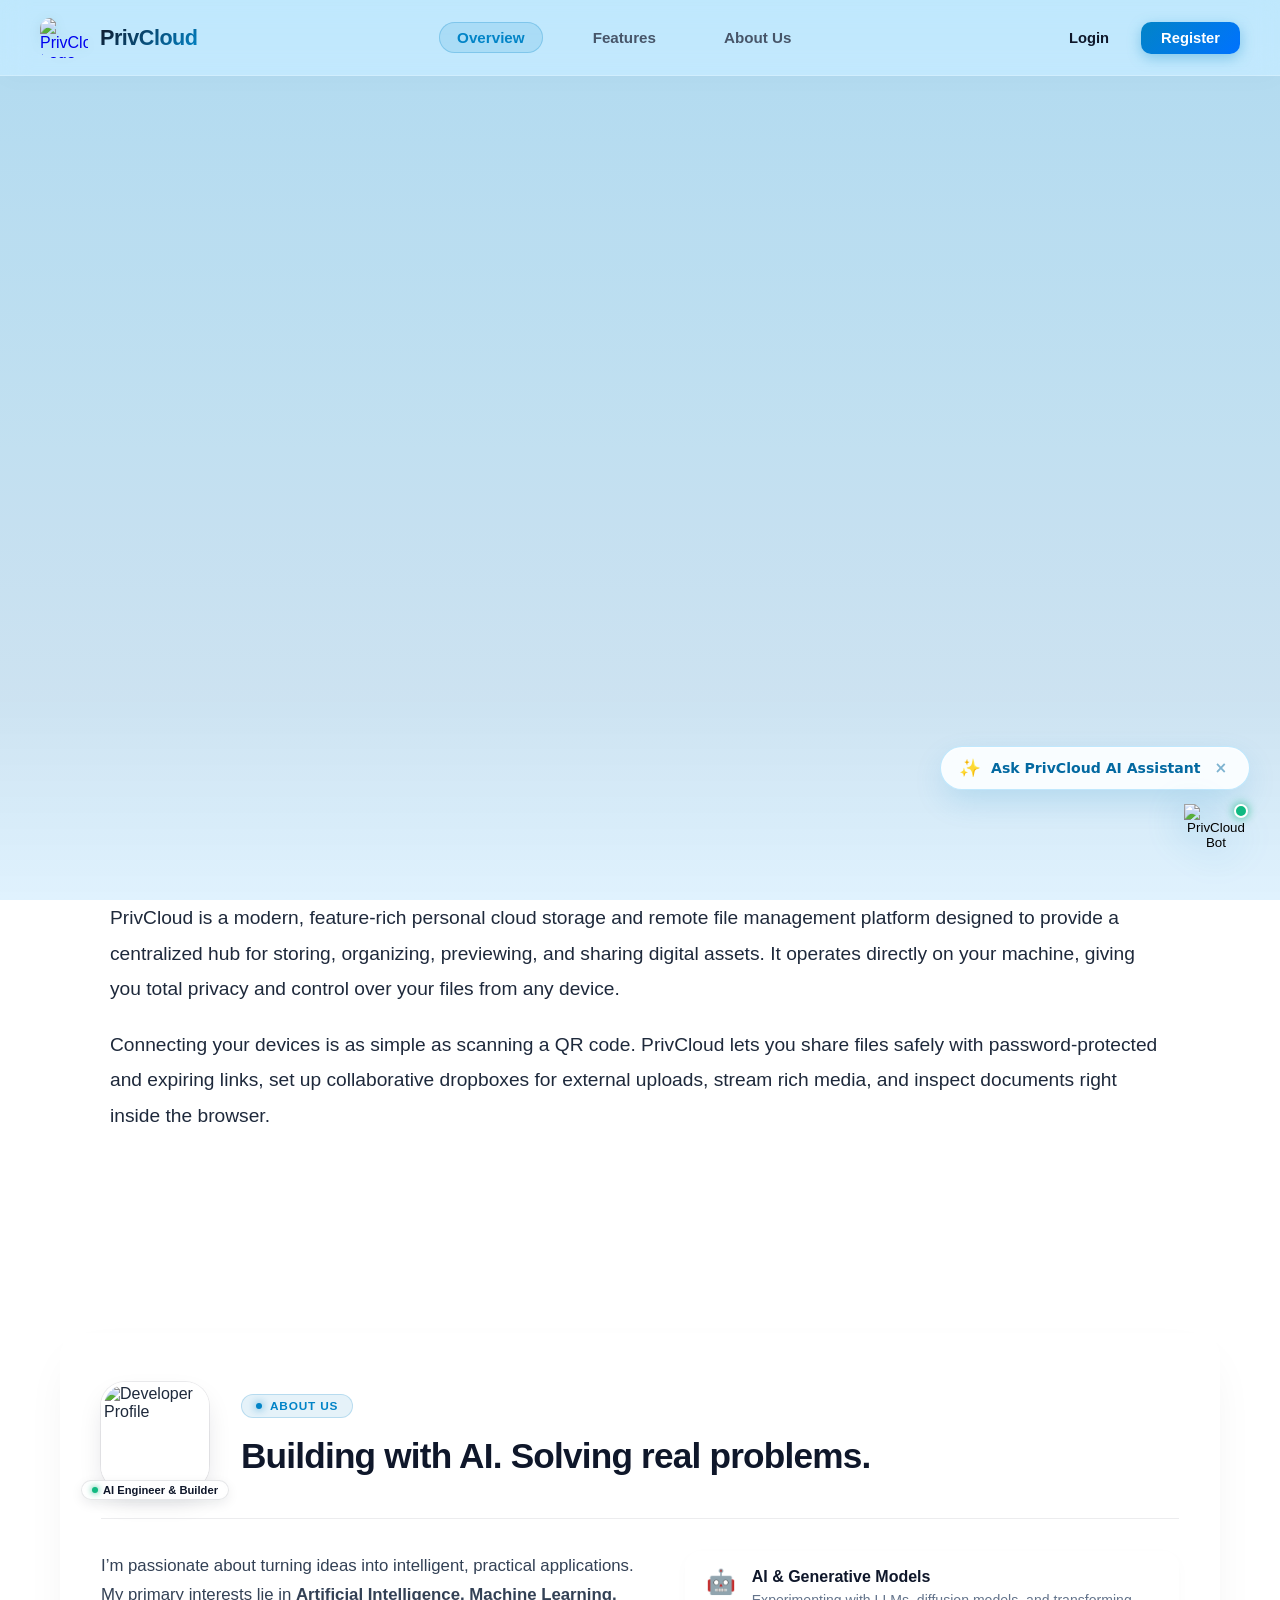
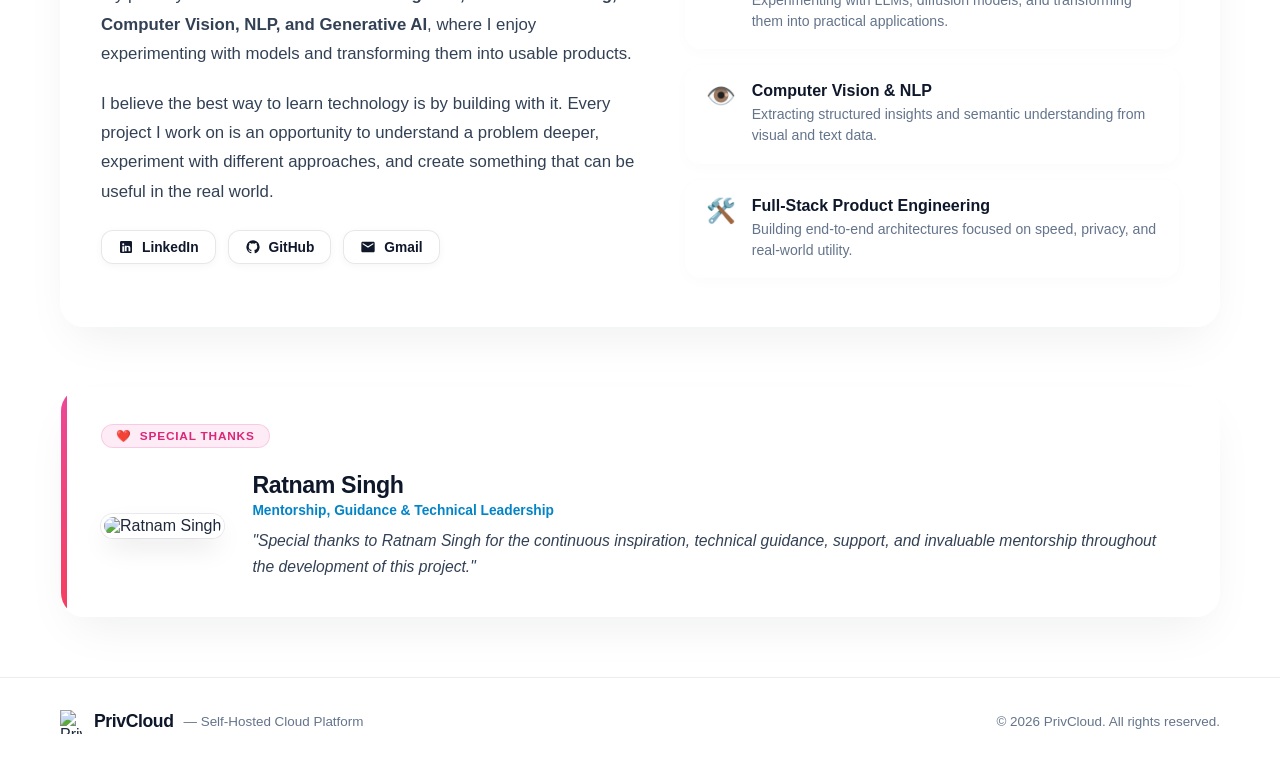
==== frontend/index.html @ df7674d1 "Merge branch 'chatbot' into features" ====
<!DOCTYPE html>
<html lang="en">

<head>
    <meta charset="UTF-8">
    <meta name="viewport" content="width=device-width, initial-scale=1.0">
    <title>PrivCloud - Features</title>
    <!-- Importing Inter font for modern typography -->
    <link rel="preconnect" href="https://fonts.googleapis.com">
    <link rel="preconnect" href="https://fonts.gstatic.com" crossorigin>
    <link rel="icon" type="image/png" href="https://qrxjyvezlotjwggtgoqe.supabase.co/storage/v1/object/public/assets/logo.png">
    <link rel="stylesheet" href="styles.css?v=18">
    <!-- Supabase JS Client -->
    <script src="https://cdn.jsdelivr.net/npm/@supabase/supabase-js@2"></script>
    <script src="supabaseClient.js"></script>
    <!-- Floating AI Chatbot Styles -->
    <link rel="stylesheet" href="chatbot.css?v=6">
</head>

<body>

    <!-- Top Navigation Bar -->
    <nav class="navbar">
        <a href="#overview" class="nav-brand">
            <img src="https://qrxjyvezlotjwggtgoqe.supabase.co/storage/v1/object/public/assets/logo.png" alt="PrivCloud Logo" class="nav-logo">
            <span class="nav-brand-text">PrivCloud</span>
        </a>
        <ul class="nav-links">
            <li><a href="#overview" class="active">Overview</a></li>
            <li><a href="#features">Features</a></li>
            <li><a href="#about-us">About Us</a></li>
        </ul>
        <div class="nav-actions">
            <a href="auth.html#login" class="btn-login">Login</a>
            <a href="auth.html#register" class="btn-register">Register</a>
        </div>
    </nav>

    <!-- Overview Section (Video + Intro) -->
    <section id="overview" class="overview-section">
        <!-- Video Container -->
        <div class="video-placeholder-wrapper">
            <video autoplay loop muted playsinline class="product-video">
                <source src="https://qrxjyvezlotjwggtgoqe.supabase.co/storage/v1/object/public/assets/retry.mp4" type="video/mp4">
            </video>
        </div>

        <div class="container">
            <!-- About Overview Text -->
            <div class="about-section">
                <div class="about-text-container">
                    <p>
                        PrivCloud is a modern, feature-rich personal cloud storage and remote file management platform
                        designed to provide a centralized hub for storing, organizing, previewing, and sharing digital
                        assets. It operates directly on your machine, giving you total privacy and control over your files
                        from any device.
                    </p>
                    <p>
                        Connecting your devices is as simple as scanning a QR code. PrivCloud lets you share files safely
                        with password-protected and expiring links, set up collaborative dropboxes for external uploads,
                        stream rich media, and inspect documents right inside the browser.
                    </p>
                </div>
            </div>
        </div>
    </section>

    <!-- Pinned Scroll-Driven SaaS Feature Showcase -->
    <section id="features" class="showcase-section-container">
        <div id="feature-showcase-root"></div>
    </section>

    <!-- About Us Section (Bottom of Page) -->
    <section id="about-us" class="about-us-section">
        <div class="container">
            
            <!-- About Me Card -->
            <div class="about-us-card">
                
                <div class="about-me-intro-row">
                    <div class="about-me-avatar-box">
                        <img src="https://qrxjyvezlotjwggtgoqe.supabase.co/storage/v1/object/public/assets/profile.jpg" alt="Developer Profile" class="about-me-avatar-img" onerror="this.onerror=null;this.src='https://qrxjyvezlotjwggtgoqe.supabase.co/storage/v1/object/public/assets/logo.png';">
                        <span class="avatar-status-badge">
                            <span class="avatar-status-dot"></span>
                            AI Engineer & Builder
                        </span>
                    </div>

                    <div class="about-me-title-box">
                        <div class="about-us-badge">
                            <span class="about-badge-dot"></span>
                            ABOUT US
                        </div>
                        <h2 class="about-us-title">Building with AI. Solving real problems.</h2>
                    </div>
                </div>

                <div class="about-us-grid">
                    <div class="about-us-text-col">
                        <p>
                            I’m passionate about turning ideas into intelligent, practical applications. My primary interests lie in <strong>Artificial Intelligence, Machine Learning, Computer Vision, NLP, and Generative AI</strong>, where I enjoy experimenting with models and transforming them into usable products.
                        </p>
                        <p>
                            I believe the best way to learn technology is by building with it. Every project I work on is an opportunity to understand a problem deeper, experiment with different approaches, and create something that can be useful in the real world.
                        </p>

                        <!-- Social / Contact Links -->
                        <div class="about-me-social-links">
                            <a href="https://www.linkedin.com" target="_blank" rel="noopener noreferrer" class="social-chip linkedin" title="Connect on LinkedIn">
                                <svg class="social-svg" viewBox="0 0 24 24" width="16" height="16" fill="currentColor"><path d="M19 3a2 2 0 0 1 2 2v14a2 2 0 0 1-2 2H5a2 2 0 0 1-2-2V5a2 2 0 0 1 2-2h14m-.5 15.5v-5.3a3.26 3.26 0 0 0-3.26-3.26c-.85 0-1.84.52-2.28 1.3v-1.11h-2.79v8.37h2.79v-4.93c0-.77.62-1.4 1.39-1.4a1.4 1.4 0 0 1 1.4 1.4v4.93h2.75M6.46 10.9v8.37H9.2V10.9H6.46M7.83 6.45a1.6 1.6 0 0 0-1.6 1.6 1.6 1.6 0 0 0 1.6 1.6 1.6 1.6 0 0 0 1.6-1.6 1.6 1.6 0 0 0-1.6-1.6Z"/></svg>
                                <span>LinkedIn</span>
                            </a>
                            <a href="https://github.com" target="_blank" rel="noopener noreferrer" class="social-chip github" title="Explore GitHub">
                                <svg class="social-svg" viewBox="0 0 24 24" width="16" height="16" fill="currentColor"><path d="M12 2A10 10 0 0 0 2 12c0 4.42 2.87 8.17 6.84 9.5.5.08.66-.23.66-.5v-1.69c-2.77.6-3.36-1.34-3.36-1.34-.46-1.16-1.11-1.47-1.11-1.47-.91-.62.07-.6.07-.6 1 .07 1.53 1.03 1.53 1.03.87 1.52 2.34 1.07 2.91.83.1-.65.35-1.09.63-1.34-2.22-.25-4.55-1.11-4.55-4.92 0-1.11.38-2 1.03-2.71-.1-.25-.45-1.29.1-2.64 0 0 .84-.27 2.75 1.02.79-.22 1.65-.33 2.5-.33.85 0 1.71.11 2.5.33 1.91-1.29 2.75-1.02 2.75-1.02.55 1.35.2 2.39.1 2.64.65.71 1.03 1.6 1.03 2.71 0 3.82-2.34 4.66-4.57 4.91.36.31.69.92.69 1.85V21c0 .27.16.59.67.5C19.14 20.16 22 16.42 22 12A10 10 0 0 0 12 2Z"/></svg>
                                <span>GitHub</span>
                            </a>
                            <a href="mailto:rajchandan739@gmail.com" class="social-chip gmail" title="Send an Email">
                                <svg class="social-svg" viewBox="0 0 24 24" width="16" height="16" fill="currentColor"><path d="M20 4H4c-1.1 0-1.99.9-1.99 2L2 18c0 1.1.9 2 2 2h16c1.1 0 2-.9 2-2V6c0-1.1-.9-2-2-2zm0 4l-8 5-8-5V6l8 5 8-5v2z"/></svg>
                                <span>Gmail</span>
                            </a>
                        </div>
                    </div>

                    <div class="about-us-pillars">
                        <div class="pillar-card">
                            <div class="pillar-icon">🤖</div>
                            <div class="pillar-content">
                                <h4>AI & Generative Models</h4>
                                <p>Experimenting with LLMs, diffusion models, and transforming them into practical applications.</p>
                            </div>
                        </div>
                        <div class="pillar-card">
                            <div class="pillar-icon">👁️</div>
                            <div class="pillar-content">
                                <h4>Computer Vision & NLP</h4>
                                <p>Extracting structured insights and semantic understanding from visual and text data.</p>
                            </div>
                        </div>
                        <div class="pillar-card">
                            <div class="pillar-icon">🛠️</div>
                            <div class="pillar-content">
                                <h4>Full-Stack Product Engineering</h4>
                                <p>Building end-to-end architectures focused on speed, privacy, and real-world utility.</p>
                            </div>
                        </div>
                    </div>
                </div>
            </div>

            <!-- Special Thanks Section Card -->
            <div class="special-thanks-card">
                <div class="special-thanks-badge">
                    <span>❤️</span> SPECIAL THANKS
                </div>
                <div class="special-thanks-content">
                    <div class="thanks-avatar-box">
                        <img src="https://qrxjyvezlotjwggtgoqe.supabase.co/storage/v1/object/public/assets/ratnam_singh.jpg" alt="Ratnam Singh" class="thanks-avatar-img" onerror="this.onerror=null;this.src='https://qrxjyvezlotjwggtgoqe.supabase.co/storage/v1/object/public/assets/logo.png';">
                    </div>
                    <div class="thanks-info">
                        <h3 class="thanks-name">Ratnam Singh</h3>
                        <span class="thanks-role">Mentorship, Guidance & Technical Leadership</span>
                        <p class="thanks-quote">
                            "Special thanks to Ratnam Singh for the continuous inspiration, technical guidance, support, and invaluable mentorship throughout the development of this project."
                        </p>
                    </div>
                </div>
            </div>

        </div>

        <!-- Modern Footer -->
        <footer class="site-footer">
            <div class="container footer-content">
                <div class="footer-brand">
                    <img src="https://qrxjyvezlotjwggtgoqe.supabase.co/storage/v1/object/public/assets/logo.png" alt="PrivCloud Logo" class="footer-logo">
                    <span class="footer-brand-name">PrivCloud</span>
                    <span class="footer-tagline">— Self-Hosted Cloud Platform</span>
                </div>
                <div class="footer-copy">
                    &copy; 2026 PrivCloud. All rights reserved.
                </div>
            </div>
        </footer>
    </section>

    <!-- Core Scripts: GSAP & ScrollTrigger -->
    <script src="https://cdnjs.cloudflare.com/ajax/libs/gsap/3.12.5/gsap.min.js"></script>
    <script src="https://cdnjs.cloudflare.com/ajax/libs/gsap/3.12.5/ScrollTrigger.min.js"></script>

    <!-- React 18 & ReactDOM -->
    <script crossorigin src="https://unpkg.com/react@18/umd/react.production.min.js"></script>
    <script crossorigin src="https://unpkg.com/react-dom@18/umd/react-dom.production.min.js"></script>

    <!-- Babel Standalone for In-Browser JSX -->
    <script src="https://unpkg.com/@babel/standalone/babel.min.js"></script>

    <!-- Feature Showcase React Component -->
    <script type="text/babel" src="FeatureShowcase.jsx?v=18"></script>

    <!-- Active Scrollspy Navigation Script -->
    <script>
        document.addEventListener('DOMContentLoaded', () => {
            const navLinks = document.querySelectorAll('.nav-links a');

            function getActiveSection() {
                const scrollY = window.pageYOffset || document.documentElement.scrollTop;
                const windowHeight = window.innerHeight;
                const documentHeight = document.documentElement.scrollHeight;

                // Check if user has reached bottom of the page
                if (scrollY + windowHeight >= documentHeight - 120) {
                    return 'about-us';
                }

                const aboutEl = document.getElementById('about-us');
                const featEl = document.getElementById('features');

                if (aboutEl) {
                    const aboutTop = aboutEl.offsetTop - 120;
                    if (scrollY >= aboutTop) {
                        return 'about-us';
                    }
                }

                if (featEl) {
                    const featTop = featEl.offsetTop - 120;
                    const featBottom = featTop + featEl.offsetHeight;
                    if (scrollY >= featTop && scrollY < featBottom) {
                        return 'features';
                    }
                }

                return 'overview';
            }

            function updateNavHighlight() {
                const activeId = getActiveSection();
                navLinks.forEach(link => {
                    const target = link.getAttribute('href').replace('#', '');
                    if (target === activeId) {
                        link.classList.add('active');
                    } else {
                        link.classList.remove('active');
                    }
                });
            }

            window.addEventListener('scroll', updateNavHighlight, { passive: true });
            window.addEventListener('resize', updateNavHighlight, { passive: true });
            updateNavHighlight();

            // Smooth scroll click handler
            document.querySelectorAll('.navbar a[href^="#"], .site-footer a[href^="#"]').forEach(anchor => {
                anchor.addEventListener('click', function(e) {
                    const href = this.getAttribute('href');
                    if (href === '#' || href === '#login' || href === '#register') return;
                    
                    const targetEl = document.querySelector(href);
                    if (targetEl) {
                        e.preventDefault();
                        const headerOffset = 76;
                        const elementPosition = targetEl.getBoundingClientRect().top;
                        const offsetPosition = elementPosition + window.pageYOffset - headerOffset;

                        window.scrollTo({
                            top: offsetPosition,
                            behavior: 'smooth'
                        });

                        setTimeout(updateNavHighlight, 300);
                    }
                });
            });

            // Supabase Auth state listener for Navbar
            if (window.PrivCloudAuth) {
                const updateNavbarUser = (session) => {
                    const navActions = document.querySelector('.nav-actions');
                    if (!navActions) return;
                    if (session && session.user) {
                        const email = session.user.email || 'User';
                        const username = email.split('@')[0];
                        navActions.innerHTML = `
                            <span style="font-size: 0.88rem; font-weight: 600; color: #0284c7; background: rgba(2,132,199,0.08); padding: 6px 14px; border-radius: 20px; border: 1px solid rgba(2,132,199,0.2);">
                                👤 ${username}
                            </span>
                            <button id="btn-logout" class="btn-login" style="cursor: pointer; border: none; background: transparent;">Sign Out</button>
                        `;
                        const logoutBtn = document.getElementById('btn-logout');
                        if (logoutBtn) {
                            logoutBtn.addEventListener('click', async () => {
                                await window.PrivCloudAuth.signOut();
                                window.location.reload();
                            });
                        }
                    }
                };

                window.PrivCloudAuth.getSession().then(updateNavbarUser);

                const client = window.PrivCloudAuth.getClient();
                if (client) {
                    client.auth.onAuthStateChange((_event, session) => {
                        updateNavbarUser(session);
                    });
                }
            }
        });
    </script>

    <!-- Floating AI Chatbot Widget -->
    <script src="chatbot-widget.js?v=6"></script>

</body>

</html>
---- frontend/styles.css ----
:root {
    --bg-light-start: #bae6fd;
    /* Lighter soft blue top */
    --bg-light-end: #e0f2fe;
    /* Still slightly blue at the bottom */
    --text-main: #1e293b;
    /* Dark slate for high contrast */
    --text-muted: #64748b;
    /* Muted slate */

    --card-bg: rgba(255, 255, 255, 0.6);
    --card-border: rgba(255, 255, 255, 0.8);
    --card-hover-bg: rgba(255, 255, 255, 0.9);
    --card-hover-border: rgba(255, 255, 255, 1);

    /* Vibrant Gradients for Icons */
    --grad-blue: linear-gradient(135deg, #00c6ff 0%, #0072ff 100%);
    --grad-purple: linear-gradient(135deg, #8e2de2 0%, #4a00e0 100%);
    --grad-pink: linear-gradient(135deg, #ff0844 0%, #ffb199 100%);
    --grad-teal: linear-gradient(135deg, #11998e 0%, #38ef7d 100%);
    --grad-orange: linear-gradient(135deg, #ff9a44 0%, #fc6076 100%);
    --grad-magenta: linear-gradient(135deg, #f0059b 0%, #61045f 100%);
    --grad-silver: linear-gradient(135deg, #e6e9f0 0%, #eef1f5 100%);
}

* {
    margin: 0;
    padding: 0;
    box-sizing: border-box;
}

html {
    scroll-behavior: smooth;
}

body {
    background: linear-gradient(to bottom, var(--bg-light-start), var(--bg-light-end));
    background-attachment: fixed;
    font-family: 'Inter', sans-serif;
    color: var(--text-main);
    min-height: 100vh;
    overflow-x: hidden;
    position: relative;
}

/* ----------------------------------------------------
   TOP NAVIGATION BAR
   ---------------------------------------------------- */
.navbar {
    position: fixed;
    top: 0;
    left: 0;
    width: 100%;
    height: 76px;
    display: flex;
    align-items: center;
    justify-content: space-between;
    padding: 0 40px;
    background: rgba(255, 255, 255, 0.08);
    backdrop-filter: blur(14px);
    -webkit-backdrop-filter: blur(14px);
    border-bottom: 1px solid rgba(255, 255, 255, 0.25);
    box-shadow: 0 4px 24px rgba(0, 0, 0, 0.02);
    z-index: 1000;
}

.nav-brand {
    display: flex;
    align-items: center;
    gap: 12px;
    text-decoration: none;
    cursor: pointer;
}

.nav-logo {
    height: 40px;
    width: auto;
    max-width: 48px;
    object-fit: contain;
    border-radius: 10px;
    filter: drop-shadow(0 2px 6px rgba(0, 0, 0, 0.08));
    transition: transform 0.3s ease;
}

.nav-brand:hover .nav-logo {
    transform: scale(1.06);
}

.nav-brand-text {
    font-size: 1.35rem;
    font-weight: 800;
    letter-spacing: -0.5px;
    color: #0f172a;
    background: linear-gradient(135deg, #0f172a 0%, #0284c7 100%);
    -webkit-background-clip: text;
    -webkit-text-fill-color: transparent;
}

.nav-links {
    display: flex;
    align-items: center;
    gap: 32px;
    list-style: none;
}

.nav-links li a {
    text-decoration: none;
    font-size: 0.95rem;
    font-weight: 600;
    color: #475569;
    padding: 7px 18px;
    border-radius: 20px;
    transition: all 0.25s cubic-bezier(0.16, 1, 0.3, 1);
    display: inline-block;
}

.nav-links li a:hover {
    color: #0284c7;
    background: rgba(2, 132, 199, 0.06);
}

.nav-links li a.active {
    color: #0284c7;
    background: rgba(2, 132, 199, 0.12);
    font-weight: 700;
    box-shadow: inset 0 0 0 1px rgba(2, 132, 199, 0.25);
}

.nav-actions {
    display: flex;
    align-items: center;
    gap: 14px;
}

.btn-login {
    text-decoration: none;
    font-size: 0.92rem;
    font-weight: 600;
    color: #0f172a;
    padding: 8px 18px;
    border-radius: 10px;
    transition: all 0.2s ease;
}

.btn-login:hover {
    color: #0284c7;
    background: rgba(255, 255, 255, 0.6);
}

.btn-register {
    text-decoration: none;
    font-size: 0.92rem;
    font-weight: 600;
    color: #ffffff;
    background: linear-gradient(135deg, #0284c7 0%, #0072ff 100%);
    padding: 8px 20px;
    border-radius: 10px;
    box-shadow: 0 4px 14px rgba(2, 132, 199, 0.35);
    transition: all 0.25s ease;
}

.btn-register:hover {
    transform: translateY(-2px);
    box-shadow: 0 6px 20px rgba(2, 132, 199, 0.45);
}

/* Layout */
.container {
    max-width: 1200px;
    margin: 0 auto;
    padding: 0 20px;
}

.section-header {
    text-align: center;
    margin-bottom: 60px;
    animation: fadeInDown 1s ease-out forwards;
    scroll-margin-top: 100px;
    /* Accounts for fixed navbar when scrolling */
}

/* About Section */
.about-section {
    margin-bottom: 100px;
    scroll-margin-top: 100px;
    /* Offset for fixed navbar */
    display: flex;
    flex-direction: column;
    align-items: center;
    animation: fadeInUp 0.8s ease-out forwards;
}

.about-text-container {
    width: 100%;
    max-width: 1100px;
    text-align: left;
    padding: 0 20px;
}

.about-text-container p {
    font-size: 1.2rem;
    line-height: 1.85;
    color: var(--text-main);
    font-weight: 450;
    margin-bottom: 20px;
}

.about-text-container p:last-child {
    margin-bottom: 0;
}

/* ==========================================================================
   ABOUT US & FOOTER SECTION (BOTTOM OF PAGE)
   ========================================================================== */
.about-us-section {
    position: relative;
    padding: 100px 0 40px;
    background: linear-gradient(to bottom, var(--bg-light-start), var(--bg-light-end));
    background-attachment: fixed;
    z-index: 20;
    scroll-margin-top: 80px;
}

.about-us-card {
    background: rgba(255, 255, 255, 0.72);
    backdrop-filter: blur(24px);
    -webkit-backdrop-filter: blur(24px);
    border: 1px solid rgba(255, 255, 255, 0.95);
    border-radius: 24px;
    padding: 48px 40px;
    box-shadow: 0 20px 50px -15px rgba(15, 23, 42, 0.08);
    margin-bottom: 60px;
}

.about-us-badge {
    display: inline-flex;
    align-items: center;
    gap: 8px;
    padding: 4px 14px;
    border-radius: 20px;
    background: rgba(2, 132, 199, 0.1);
    border: 1px solid rgba(2, 132, 199, 0.2);
    font-size: 0.74rem;
    font-weight: 800;
    letter-spacing: 0.8px;
    color: #0284c7;
    margin-bottom: 16px;
    text-transform: uppercase;
}

.about-badge-dot {
    width: 6px;
    height: 6px;
    border-radius: 50%;
    background: #0284c7;
    box-shadow: 0 0 8px #0284c7;
}

.about-me-intro-row {
    display: flex;
    align-items: center;
    gap: 32px;
    margin-bottom: 32px;
    padding-bottom: 28px;
    border-bottom: 1px solid rgba(15, 23, 42, 0.08);
}

.about-me-avatar-box {
    position: relative;
    display: flex;
    flex-direction: column;
    align-items: center;
    flex-shrink: 0;
}

.about-me-avatar-img {
    width: 108px;
    height: 108px;
    border-radius: 24px;
    object-fit: cover;
    border: 3px solid #ffffff;
    box-shadow: 0 12px 28px -6px rgba(15, 23, 42, 0.15), 0 0 0 1px rgba(15, 23, 42, 0.08);
    transition: transform 0.3s ease, box-shadow 0.3s ease;
}

.about-me-avatar-img:hover {
    transform: scale(1.04) rotate(-1deg);
    box-shadow: 0 16px 36px -8px rgba(15, 23, 42, 0.22);
}

.avatar-status-badge {
    position: absolute;
    bottom: -10px;
    background: rgba(255, 255, 255, 0.95);
    backdrop-filter: blur(12px);
    border: 1px solid rgba(15, 23, 42, 0.1);
    padding: 3px 10px;
    border-radius: 20px;
    font-size: 0.7rem;
    font-weight: 700;
    color: #0f172a;
    display: inline-flex;
    align-items: center;
    gap: 5px;
    white-space: nowrap;
    box-shadow: 0 4px 12px rgba(15, 23, 42, 0.08);
}

.avatar-status-dot {
    width: 6px;
    height: 6px;
    border-radius: 50%;
    background: #10b981;
    box-shadow: 0 0 6px #10b981;
    animation: livePulse 2s infinite;
}

.about-me-title-box {
    flex: 1;
}

.about-me-title-box .about-us-title {
    margin-bottom: 0;
}

.about-us-title {
    font-size: 2.2rem;
    font-weight: 800;
    letter-spacing: -0.8px;
    color: #0f172a;
    line-height: 1.25;
    margin-bottom: 32px;
    max-width: 750px;
}

.about-us-grid {
    display: grid;
    grid-template-columns: 1.1fr 1fr;
    gap: 40px;
    align-items: start;
}

.about-us-text-col p {
    font-size: 1.05rem;
    line-height: 1.75;
    color: #334155;
    margin-bottom: 20px;
}

.about-us-text-col p:last-child {
    margin-bottom: 0;
}

.about-us-pillars {
    display: flex;
    flex-direction: column;
    gap: 16px;
}

.pillar-card {
    background: rgba(255, 255, 255, 0.65);
    border: 1px solid rgba(255, 255, 255, 0.9);
    border-radius: 16px;
    padding: 16px 20px;
    display: flex;
    align-items: flex-start;
    gap: 16px;
    transition: all 0.25s ease;
    box-shadow: 0 4px 15px rgba(15, 23, 42, 0.02);
}

.pillar-card:hover {
    background: rgba(255, 255, 255, 0.95);
    transform: translateY(-2px);
    box-shadow: 0 8px 24px rgba(15, 23, 42, 0.06);
}

.pillar-icon {
    font-size: 1.5rem;
    line-height: 1;
    flex-shrink: 0;
    margin-top: 2px;
}

.pillar-content h4 {
    font-size: 1rem;
    font-weight: 700;
    color: #0f172a;
    margin-bottom: 4px;
}

.pillar-content p {
    font-size: 0.88rem;
    color: #64748b;
    line-height: 1.5;
    margin: 0;
}

/* Social Links */
.about-me-social-links {
    display: flex;
    gap: 12px;
    margin-top: 24px;
    flex-wrap: wrap;
}

.social-chip {
    display: inline-flex;
    align-items: center;
    gap: 8px;
    padding: 8px 16px;
    border-radius: 12px;
    background: rgba(255, 255, 255, 0.85);
    border: 1px solid rgba(15, 23, 42, 0.1);
    color: #0f172a;
    font-size: 0.86rem;
    font-weight: 700;
    text-decoration: none;
    transition: all 0.25s cubic-bezier(0.16, 1, 0.3, 1);
    box-shadow: 0 2px 8px rgba(15, 23, 42, 0.04);
}

.social-chip .social-svg {
    transition: transform 0.25s ease;
}

.social-chip.linkedin:hover {
    background: #0a66c2;
    color: #ffffff;
    border-color: #0a66c2;
    transform: translateY(-2px);
    box-shadow: 0 8px 20px rgba(10, 102, 194, 0.25);
}

.social-chip.github:hover {
    background: #0f172a;
    color: #ffffff;
    border-color: #0f172a;
    transform: translateY(-2px);
    box-shadow: 0 8px 20px rgba(15, 23, 42, 0.25);
}

.social-chip.gmail:hover {
    background: #ea4335;
    color: #ffffff;
    border-color: #ea4335;
    transform: translateY(-2px);
    box-shadow: 0 8px 20px rgba(234, 67, 53, 0.25);
}

.social-chip:hover .social-svg {
    transform: scale(1.15);
}

/* Special Thanks Section Card */
.special-thanks-card {
    background: rgba(255, 255, 255, 0.72);
    backdrop-filter: blur(24px);
    -webkit-backdrop-filter: blur(24px);
    border: 1px solid rgba(255, 255, 255, 0.95);
    border-radius: 24px;
    padding: 36px 40px;
    box-shadow: 0 20px 50px -15px rgba(15, 23, 42, 0.08);
    margin-bottom: 60px;
    position: relative;
    overflow: hidden;
}

.special-thanks-card::before {
    content: '';
    position: absolute;
    top: 0;
    left: 0;
    width: 6px;
    height: 100%;
    background: linear-gradient(to bottom, #ec4899, #f43f5e);
}

.special-thanks-badge {
    display: inline-flex;
    align-items: center;
    gap: 8px;
    padding: 4px 14px;
    border-radius: 20px;
    background: rgba(236, 72, 153, 0.1);
    border: 1px solid rgba(236, 72, 153, 0.2);
    font-size: 0.74rem;
    font-weight: 800;
    letter-spacing: 0.8px;
    color: #db2777;
    margin-bottom: 24px;
    text-transform: uppercase;
}

.special-thanks-content {
    display: flex;
    align-items: center;
    gap: 28px;
}

.thanks-avatar-box {
    flex-shrink: 0;
}

.thanks-avatar-img {
    width: 96px;
    height: 96px;
    border-radius: 22px;
    object-fit: cover;
    border: 3px solid #ffffff;
    box-shadow: 0 12px 28px -6px rgba(15, 23, 42, 0.15), 0 0 0 1px rgba(15, 23, 42, 0.08);
    transition: transform 0.3s ease;
}

.thanks-avatar-img:hover {
    transform: scale(1.04) rotate(1deg);
}

.thanks-info {
    flex: 1;
}

.thanks-name {
    font-size: 1.45rem;
    font-weight: 800;
    letter-spacing: -0.4px;
    color: #0f172a;
    margin-bottom: 4px;
}

.thanks-role {
    font-size: 0.86rem;
    font-weight: 700;
    color: #0284c7;
    display: block;
    margin-bottom: 10px;
}

.thanks-quote {
    font-size: 0.98rem;
    line-height: 1.65;
    color: #334155;
    margin: 0;
    font-style: italic;
}

/* Modern Site Footer */
.site-footer {
    border-top: 1px solid rgba(15, 23, 42, 0.08);
    padding-top: 32px;
}

.footer-content {
    display: flex;
    align-items: center;
    justify-content: space-between;
    flex-wrap: wrap;
    gap: 20px;
}

.footer-brand {
    display: flex;
    align-items: center;
    gap: 10px;
}

.footer-logo {
    width: 24px;
    height: 24px;
    object-fit: contain;
}

.footer-brand-name {
    font-size: 1.1rem;
    font-weight: 800;
    color: #0f172a;
    letter-spacing: -0.4px;
}

.footer-tagline {
    font-size: 0.84rem;
    color: #64748b;
}

.footer-links {
    display: flex;
    gap: 24px;
}

.footer-links a {
    color: #475569;
    text-decoration: none;
    font-size: 0.9rem;
    font-weight: 600;
    transition: color 0.2s ease;
}

.footer-links a:hover {
    color: #0284c7;
}

.footer-copy {
    font-size: 0.84rem;
    color: #64748b;
}

.glow-text {
    font-size: 3.5rem;
    font-weight: 800;
    letter-spacing: -1.5px;
    margin-bottom: 15px;
    background: linear-gradient(to right, #0f172a, #334155);
    -webkit-background-clip: text;
    -webkit-text-fill-color: transparent;
    text-shadow: 0 10px 30px rgba(0, 0, 0, 0.05);
}

.subtitle {
    font-size: 1.1rem;
    color: var(--text-muted);
    max-width: 600px;
    margin: 0 auto;
    line-height: 1.6;
}

/* Video Section */
.video-section {
    width: 100%;
    margin-bottom: 80px;
    display: flex;
    justify-content: center;
    animation: fadeInDown 1s ease-out forwards;
}

.video-placeholder-wrapper {
    width: 100%;
    max-width: 100%;
    height: calc(100vh - 76px);
    /* Fills the rest of the screen vertically */
    background: rgba(0, 0, 0, 0.05);
    /* very faint tint just to see the placeholder */
    position: relative;
    overflow: hidden;

    /* Smoothly fade the bottom of the video into the page */
    -webkit-mask-image: linear-gradient(to bottom, black 75%, transparent 100%);
    mask-image: linear-gradient(to bottom, black 75%, transparent 100%);
}

.product-video {
    width: 100%;
    height: 100%;
    object-fit: cover;
    display: block;
}

/* Grid System */
.features-grid {
    display: grid;
    grid-template-columns: repeat(auto-fit, minmax(320px, 1fr));
    gap: 30px;
}

/* Glassmorphic Cards */
.feature-card {
    background: var(--card-bg);
    backdrop-filter: blur(16px);
    -webkit-backdrop-filter: blur(16px);
    border: 1px solid var(--card-border);
    border-radius: 24px;
    padding: 40px 30px;
    transition: all 0.4s cubic-bezier(0.175, 0.885, 0.32, 1.275);
    box-shadow: 0 10px 30px rgba(0, 0, 0, 0.2);
    position: relative;
    overflow: hidden;
    display: flex;
    flex-direction: column;
    opacity: 0;
    transform: translateY(20px);
    animation: fadeInUp 0.6s ease-out forwards;
}

/* Stagger card animations */
.feature-card:nth-child(1) {
    animation-delay: 0.1s;
}

.feature-card:nth-child(2) {
    animation-delay: 0.2s;
}

.feature-card:nth-child(3) {
    animation-delay: 0.3s;
}

.feature-card:nth-child(4) {
    animation-delay: 0.4s;
}

.feature-card:nth-child(5) {
    animation-delay: 0.5s;
}

.feature-card:nth-child(6) {
    animation-delay: 0.6s;
}

.feature-card:nth-child(7) {
    animation-delay: 0.7s;
}

/* Micro-interactions & Hover States */
.feature-card:hover {
    transform: translateY(-12px);
    background: var(--card-hover-bg);
    border-color: var(--card-hover-border);
    box-shadow: 0 20px 50px rgba(0, 0, 0, 0.5);
}

/* Card highlight effect on top edge */
.feature-card::before {
    content: '';
    position: absolute;
    top: 0;
    left: 0;
    right: 0;
    height: 2px;
    background: linear-gradient(90deg, transparent, rgba(255, 255, 255, 0.8), transparent);
    opacity: 0;
    transition: opacity 0.4s;
}

.feature-card:hover::before {
    opacity: 1;
}

/* Icon Design */
.card-icon-wrapper {
    width: 60px;
    height: 60px;
    border-radius: 16px;
    display: flex;
    align-items: center;
    justify-content: center;
    margin-bottom: 25px;
    font-size: 1.5rem;
    box-shadow: 0 10px 20px rgba(0, 0, 0, 0.2);
}

.blue-gradient {
    background: var(--grad-blue);
}

.purple-gradient {
    background: var(--grad-purple);
}

.pink-gradient {
    background: var(--grad-pink);
}

.teal-gradient {
    background: var(--grad-teal);
}

.orange-gradient {
    background: var(--grad-orange);
}

.magenta-gradient {
    background: var(--grad-magenta);
}

.silver-gradient {
    background: var(--grad-silver);
    text-shadow: 0 2px 5px rgba(0, 0, 0, 0.2);
}

.card-title {
    font-size: 1.35rem;
    font-weight: 600;
    margin-bottom: 20px;
    letter-spacing: -0.3px;
}

/* Bullet Points */
.card-list {
    list-style: none;
    flex-grow: 1;
}

.card-list li {
    margin-bottom: 14px;
    font-size: 0.95rem;
    color: var(--text-muted);
    display: flex;
    align-items: flex-start;
    transition: color 0.2s;
    line-height: 1.55;
}

.card-list li:last-child {
    margin-bottom: 0;
}

.card-list li span {
    flex: 1;
}

.card-list li strong {
    color: var(--text-main);
    font-weight: 600;
}

.card-list li:hover {
    color: var(--text-main);
}

.card-list li::before {
    content: '→';
    margin-right: 10px;
    font-size: 1rem;
    color: #0072ff;
    line-height: 1.5;
    flex-shrink: 0;
}

/* Featured Card (Spans gracefully across desktop grid) */
@media (min-width: 993px) {
    .features-grid {
        grid-template-columns: repeat(3, 1fr);
    }

    .feature-card.featured {
        grid-column: 1 / -1;
    }

    .feature-card.featured .card-list {
        display: grid;
        grid-template-columns: repeat(2, 1fr);
        gap: 14px 40px;
    }
}

/* Override body padding for fixed navbar */
body {
    padding-top: 76px;
    /* Exactly matches the height of the navbar */
}

/* Animations */
@keyframes fadeInUp {
    to {
        opacity: 1;
        transform: translateY(0);
    }
}

@keyframes fadeInDown {
    from {
        opacity: 0;
        transform: translateY(-20px);
    }

    to {
        opacity: 1;
        transform: translateY(0);
    }
}

/* Responsive Breakpoints & Mobile Optimization */
@media (max-width: 992px) {
    .glow-text {
        font-size: 2.8rem;
    }

    .features-grid {
        grid-template-columns: repeat(auto-fit, minmax(280px, 1fr));
        gap: 24px;
    }

    .navbar {
        padding: 16px 28px;
    }

    .nav-links {
        gap: 22px;
    }

    .about-us-section {
        margin-top: 90px;
    }
}

@media (max-width: 768px) {
    body {
        padding-top: 66px;
    }

    .navbar {
        padding: 14px 20px;
    }

    .nav-brand {
        font-size: 1.45rem;
    }

    .nav-links {
        gap: 16px;
    }

    .nav-links a {
        font-size: 0.92rem;
    }

    .nav-actions {
        gap: 12px;
    }

    .btn-login {
        font-size: 0.88rem;
    }

    .btn-register {
        padding: 8px 18px;
        font-size: 0.88rem;
    }

    .video-placeholder-wrapper {
        height: 52vh;
        min-height: 280px;
    }

    .glow-text {
        font-size: 2.3rem;
        letter-spacing: -1px;
    }

    .subtitle {
        font-size: 0.95rem;
    }

    .section-header {
        margin-bottom: 40px;
        scroll-margin-top: 80px;
    }

    .about-section {
        margin-bottom: 60px;
    }

    .about-us-section {
        margin-top: 70px;
        margin-bottom: 50px;
        scroll-margin-top: 80px;
    }

    .about-text-container p,
    .about-us-container p {
        font-size: 1.05rem;
        line-height: 1.7;
        margin-bottom: 16px;
    }

    .features-grid {
        grid-template-columns: 1fr;
        gap: 20px;
    }

    .feature-card {
        padding: 28px 22px;
        border-radius: 20px;
    }
}

@media (max-width: 480px) {
    body {
        padding-top: 60px;
    }

    .navbar {
        padding: 10px 14px;
    }

    .nav-brand {
        font-size: 1.25rem;
        letter-spacing: -0.5px;
    }

    .nav-links {
        gap: 10px;
    }

    .nav-links a {
        font-size: 0.82rem;
    }

    .nav-actions {
        gap: 8px;
    }

    .btn-login {
        display: none;
        /* Keep header clean on small mobile */
    }

    .btn-register {
        padding: 6px 14px;
        font-size: 0.8rem;
        border-radius: 20px;
    }

    .container {
        padding: 0 14px;
    }

    .video-placeholder-wrapper {
        height: 42vh;
        min-height: 240px;
    }

    .glow-text {
        font-size: 1.85rem;
    }

    .subtitle {
        font-size: 0.9rem;
        line-height: 1.5;
    }

    .about-text-container,
    .about-us-container {
        padding: 0 4px;
    }

    .about-text-container p,
    .about-us-container p {
        font-size: 0.96rem;
        line-height: 1.65;
        margin-bottom: 14px;
    }

    .feature-card {
        padding: 22px 18px;
        border-radius: 18px;
    }

    .card-icon-wrapper {
        width: 46px;
        height: 46px;
        font-size: 1.2rem;
        margin-bottom: 14px;
        border-radius: 12px;
    }

    .card-title {
        font-size: 1.15rem;
        margin-bottom: 12px;
    }

    .card-list li {
        font-size: 0.88rem;
        margin-bottom: 8px;
    }
}

/* ==========================================================================
   SCROLL-DRIVEN PINNED SAAS FEATURE SHOWCASE (LIGHT LUXURY STUDIO EXPERIENCE)
   ========================================================================== */

.showcase-section-container {
    width: 100%;
    position: relative;
    background: linear-gradient(to bottom, var(--bg-light-start), var(--bg-light-end));
    background-attachment: fixed;
    margin-top: 0;
    z-index: 20;
}

.showcase-scroll-wrapper {
    position: relative;
    width: 100%;
    background: linear-gradient(to bottom, var(--bg-light-start), var(--bg-light-end));
    background-attachment: fixed;
    color: #0f172a;
}

.showcase-pinned-stage {
    width: 100%;
    height: 100vh;
    min-height: 680px;
    position: relative;
    overflow: hidden;
    display: flex;
    flex-direction: column;
    justify-content: space-between;
    padding: 86px 40px 18px; /* Offset for 76px navbar */
    box-sizing: border-box;
    z-index: 50;
    background: linear-gradient(to bottom, var(--bg-light-start), var(--bg-light-end));
    background-attachment: fixed;
}

/* Ambient Backlight Glow */
.showcase-ambient-glow {
    position: absolute;
    top: 50%;
    left: 50%;
    transform: translate(-50%, -50%);
    width: 75vw;
    height: 65vh;
    border-radius: 50%;
    pointer-events: none;
    z-index: 0;
    transition: background 0.7s cubic-bezier(0.16, 1, 0.3, 1);
    filter: blur(90px);
    opacity: 0.75;
}

/* Subtle Matrix Grid Texture */
.showcase-grid-overlay {
    position: absolute;
    inset: 0;
    background-image: radial-gradient(rgba(15, 23, 42, 0.06) 1px, transparent 1px);
    background-size: 28px 28px;
    pointer-events: none;
    z-index: 1;
    opacity: 0.6;
}

/* ----------------------------------------------------
   SECTION HEADER
   ---------------------------------------------------- */
.showcase-header {
    text-align: center;
    margin-bottom: 6px;
    flex-shrink: 0;
    position: relative;
    z-index: 5;
}

.showcase-badge-row {
    display: inline-flex;
    align-items: center;
    gap: 12px;
    margin-bottom: 6px;
}

.showcase-pill-badge {
    background: rgba(255, 255, 255, 0.65);
    backdrop-filter: blur(16px);
    -webkit-backdrop-filter: blur(16px);
    border: 1px solid rgba(255, 255, 255, 0.95);
    padding: 4px 14px;
    border-radius: 30px;
    font-size: 0.75rem;
    font-weight: 700;
    letter-spacing: 0.8px;
    text-transform: uppercase;
    color: #0f172a;
    display: inline-flex;
    align-items: center;
    gap: 7px;
    box-shadow: 0 4px 15px rgba(0, 0, 0, 0.04);
    transition: border-color 0.4s;
}

.badge-pulse-dot {
    width: 6px;
    height: 6px;
    border-radius: 50%;
    display: inline-block;
    box-shadow: 0 0 10px currentColor;
    animation: livePulse 2s infinite;
}

.showcase-scroll-hint {
    font-size: 0.78rem;
    color: #475569;
    font-weight: 600;
    letter-spacing: -0.2px;
    display: inline-flex;
    align-items: center;
    gap: 5px;
    opacity: 0.9;
}

.mouse-icon {
    font-size: 0.85rem;
}

.showcase-main-title {
    font-size: 2.05rem;
    font-weight: 800;
    letter-spacing: -1px;
    color: #0f172a;
    line-height: 1.15;
}

.title-gradient-word {
    background-clip: text;
    -webkit-background-clip: text;
    -webkit-text-fill-color: transparent;
    transition: background-image 0.5s ease;
}

/* ----------------------------------------------------
   3-COLUMN SHOWCASE GRID
   ---------------------------------------------------- */
.showcase-columns-grid {
    display: grid;
    grid-template-columns: 290px 1fr 390px;
    gap: 32px;
    align-items: center;
    width: 100%;
    max-width: 1440px;
    margin: 0 auto;
    flex: 1;
    min-height: 0;
    position: relative;
    z-index: 5;
}

/* ----------------------------------------------------
   LEFT COLUMN: Clean Active Feature Name & Counter
   ---------------------------------------------------- */
.showcase-left-nav {
    display: flex;
    flex-direction: column;
    justify-content: center;
    height: 100%;
    padding: 0 10px;
}

.showcase-active-name-wrapper {
    display: flex;
    flex-direction: column;
    gap: 8px;
}

.showcase-feature-counter-tag {
    font-size: 0.88rem;
    font-weight: 800;
    font-family: monospace;
    letter-spacing: 1px;
    display: inline-block;
    transition: color 0.3s ease;
}

.counter-slash {
    opacity: 0.4;
    margin: 0 2px;
}

.showcase-active-feature-name {
    font-size: 1.85rem;
    font-weight: 800;
    letter-spacing: -0.8px;
    color: #0f172a;
    line-height: 1.25;
    display: block;
}

/* ----------------------------------------------------
   CENTER COLUMN: 3D Studio Floating Device Mockup
   ---------------------------------------------------- */
.showcase-center-visual {
    display: flex;
    align-items: center;
    justify-content: center;
    perspective: 1200px;
    width: 100%;
}

.showcase-mockup-studio {
    width: 100%;
    max-width: 660px;
    transition: transform 0.25s ease-out;
    transform-style: preserve-3d;
}

.studio-frame-shell {
    background: rgba(255, 255, 255, 0.85);
    backdrop-filter: blur(24px);
    -webkit-backdrop-filter: blur(24px);
    border-radius: 20px;
    border: 1px solid rgba(255, 255, 255, 1);
    box-shadow: 0 30px 75px -15px rgba(15, 23, 42, 0.2), 0 0 45px -10px var(--mockup-glow), 0 0 0 1px rgba(255, 255, 255, 0.9);
    overflow: hidden;
    display: flex;
    flex-direction: column;
    position: relative;
}

/* Studio Acrylic Topbar */
.studio-topbar {
    display: flex;
    align-items: center;
    justify-content: space-between;
    padding: 10px 16px;
    background: rgba(255, 255, 255, 0.92);
    backdrop-filter: blur(24px);
    -webkit-backdrop-filter: blur(24px);
    border-bottom: 1px solid rgba(15, 23, 42, 0.06);
    gap: 12px;
}

.studio-controls {
    display: flex;
    gap: 7px;
    align-items: center;
}

.control-dot {
    width: 10px;
    height: 10px;
    border-radius: 50%;
    display: inline-block;
}

.control-dot.close { background: #ff5f56; }
.control-dot.minimize { background: #ffbd2e; }
.control-dot.expand { background: #27c93f; }

.studio-address-capsule {
    flex: 1;
    max-width: 320px;
    background: rgba(15, 23, 42, 0.04);
    border: 1px solid rgba(15, 23, 42, 0.08);
    border-radius: 8px;
    padding: 4px 10px;
    display: flex;
    align-items: center;
    gap: 6px;
    font-size: 0.74rem;
    font-family: monospace;
}

.capsule-icon {
    font-size: 0.7rem;
    opacity: 0.8;
}

.capsule-host {
    color: #0f172a;
    font-weight: 600;
}

.capsule-path {
    color: var(--mockup-accent);
    font-weight: 600;
    white-space: nowrap;
    overflow: hidden;
    text-overflow: ellipsis;
}

.studio-status-pill {
    display: flex;
    align-items: center;
    gap: 6px;
    font-size: 0.7rem;
    font-weight: 700;
    color: #059669;
    text-transform: uppercase;
    letter-spacing: 0.6px;
    background: rgba(16, 185, 129, 0.1);
    padding: 3px 8px;
    border-radius: 12px;
    border: 1px solid rgba(16, 185, 129, 0.25);
}

.status-live-beacon {
    width: 6px;
    height: 6px;
    border-radius: 50%;
    background: #10b981;
    display: inline-block;
    box-shadow: 0 0 8px #10b981;
    animation: livePulse 2s infinite;
}

/* Viewport Stack */
.studio-image-screen {
    position: relative;
    width: 100%;
    aspect-ratio: 16 / 9.5;
    background: #0f172a;
    overflow: hidden;
}

.studio-image-slide {
    position: absolute;
    inset: 0;
    width: 100%;
    height: 100%;
    display: flex;
    align-items: center;
    justify-content: center;
    opacity: 0;
    will-change: transform, opacity, filter;
    transform-origin: center center;
}

.studio-image-slide.visible-initially {
    opacity: 1;
}

.studio-img-asset {
    width: 100%;
    height: 100%;
    object-fit: cover;
    display: block;
}

.studio-floating-tag {
    position: absolute;
    bottom: 14px;
    right: 14px;
    padding: 6px 14px;
    border-radius: 30px;
    color: #ffffff;
    font-size: 0.76rem;
    font-weight: 700;
    letter-spacing: 0.4px;
    box-shadow: 0 10px 25px rgba(0, 0, 0, 0.3);
    display: flex;
    align-items: center;
    gap: 7px;
    backdrop-filter: blur(12px);
    border: 1px solid rgba(255, 255, 255, 0.3);
}

.tag-icon {
    font-size: 0.95rem;
}

.studio-screen-glare {
    position: absolute;
    inset: 0;
    background: linear-gradient(135deg, rgba(255, 255, 255, 0.12) 0%, transparent 60%);
    pointer-events: none;
}

/* ----------------------------------------------------
   RIGHT COLUMN: Editorial Modern SaaS Highlights
   ---------------------------------------------------- */
.showcase-right-details {
    display: flex;
    align-items: center;
    height: 100%;
    position: relative;
    padding: 0 10px;
}

.showcase-content-viewport {
    position: relative;
    width: 100%;
    min-height: 440px;
    display: flex;
    align-items: center;
}

.showcase-detail-pane {
    position: absolute;
    inset: 0;
    width: 100%;
    display: flex;
    flex-direction: column;
    justify-content: center;
    opacity: 0;
    pointer-events: none;
    will-change: transform, opacity, filter;
}

.showcase-detail-pane.visible-initially {
    opacity: 1;
    pointer-events: auto;
}

.detail-meta-header {
    display: flex;
    align-items: center;
    gap: 10px;
    margin-bottom: 12px;
}

.detail-step-badge {
    font-size: 0.72rem;
    font-weight: 800;
    letter-spacing: 1px;
    font-family: monospace;
    border: 1px solid currentColor;
    padding: 3px 10px;
    border-radius: 20px;
    background: rgba(255, 255, 255, 0.7);
    backdrop-filter: blur(8px);
}

.detail-category-pill {
    padding: 3px 12px;
    border-radius: 20px;
    font-size: 0.72rem;
    font-weight: 700;
    letter-spacing: 0.4px;
    text-transform: uppercase;
    color: #ffffff;
    box-shadow: 0 4px 12px rgba(0, 0, 0, 0.15);
}

.detail-headline {
    font-size: 1.65rem;
    font-weight: 800;
    letter-spacing: -0.6px;
    color: #0f172a;
    line-height: 1.22;
    margin-bottom: 10px;
}

.detail-summary {
    font-size: 0.92rem;
    color: #475569;
    line-height: 1.6;
    margin-bottom: 18px;
}

.detail-separator {
    width: 100%;
    height: 1px;
    background: linear-gradient(90deg, rgba(15, 23, 42, 0.08), transparent);
    margin-bottom: 18px;
}

/* Modern Bento Capability Chips (2x2 Grid) */
.showcase-specs-grid {
    display: grid;
    grid-template-columns: 1fr 1fr;
    gap: 10px;
}

.showcase-spec-chip {
    background: rgba(255, 255, 255, 0.65);
    backdrop-filter: blur(14px);
    -webkit-backdrop-filter: blur(14px);
    border: 1px solid rgba(255, 255, 255, 0.95);
    border-radius: 12px;
    padding: 10px 14px;
    display: flex;
    align-items: center;
    gap: 10px;
    box-shadow: 0 4px 15px rgba(15, 23, 42, 0.03);
    transition: all 0.25s ease;
    cursor: default;
}

.showcase-spec-chip:hover {
    background: rgba(255, 255, 255, 0.95);
    border-color: #ffffff;
    transform: translateY(-2px);
    box-shadow: 0 8px 20px rgba(15, 23, 42, 0.08);
}

.spec-chip-icon {
    font-size: 1.1rem;
    flex-shrink: 0;
}

.spec-chip-label {
    font-size: 0.84rem;
    font-weight: 700;
    color: #0f172a;
    line-height: 1.25;
}

/* ----------------------------------------------------
   RESPONSIVE BREAKPOINTS
   ---------------------------------------------------- */
@media (max-width: 1200px) {
    .showcase-columns-grid {
        grid-template-columns: 240px 1fr 320px;
        gap: 24px;
    }

    .detail-headline {
        font-size: 1.45rem;
    }

    .showcase-main-title {
        font-size: 1.75rem;
    }

    .showcase-active-feature-name {
        font-size: 1.5rem;
    }
}

@media (max-width: 992px) {
    .showcase-pinned-stage {
        padding: 80px 20px 24px;
        height: auto;
        min-height: 100vh;
    }

    .showcase-columns-grid {
        grid-template-columns: 1fr;
        gap: 20px;
        max-width: 660px;
    }

    .showcase-left-nav {
        display: none;
    }

    .showcase-content-viewport {
        min-height: 380px;
    }
}

@media (max-width: 768px) {
    .showcase-pinned-stage {
        padding: 76px 14px 20px;
    }

    .showcase-main-title {
        font-size: 1.4rem;
    }

    .studio-frame-shell {
        max-width: 100%;
        border-radius: 14px;
    }

    .detail-headline {
        font-size: 1.25rem;
    }

    .detail-summary {
        font-size: 0.82rem;
    }

    .showcase-spec-chip {
        padding: 8px 10px;
    }

    .spec-chip-label {
        font-size: 0.76rem;
    }

    .about-me-intro-row {
        flex-direction: column;
        align-items: flex-start;
        gap: 20px;
        margin-bottom: 24px;
        padding-bottom: 20px;
    }

    .about-us-card {
        padding: 28px 20px;
    }

    .about-us-title {
        font-size: 1.65rem;
    }

    .about-us-grid {
        grid-template-columns: 1fr;
        gap: 28px;
    }

    .special-thanks-card {
        padding: 28px 20px;
    }

    .special-thanks-content {
        flex-direction: column;
        align-items: flex-start;
        gap: 16px;
    }

    .footer-content {
        flex-direction: column;
        align-items: flex-start;
        gap: 16px;
    }
}
---- frontend/chatbot.css ----
/* ==========================================================================
   PrivCloud AI Floating Chatbot Widget Styles
   Ultra-Modern Frosted Glassmorphism with Sky Blue Theme
   ========================================================================== */

/* Root Variables for Sky Blue Glass Theme */
:root {
    --chat-sky-light: #e0f2fe;
    --chat-sky-soft: #bae6fd;
    --chat-sky-mid: #38bdf8;
    --chat-sky-primary: #0284c7;
    --chat-sky-deep: #0369a1;
    
    /* Vibrant Sky Blue Gradients */
    --chat-grad: linear-gradient(135deg, #38bdf8 0%, #0284c7 100%);
    --chat-grad-glow: linear-gradient(135deg, rgba(56, 189, 248, 0.55) 0%, rgba(2, 132, 199, 0.55) 100%);
    --chat-grad-user: linear-gradient(135deg, #38bdf8 0%, #0284c7 100%);
    --chat-grad-glass: linear-gradient(145deg, rgba(255, 255, 255, 0.84) 0%, rgba(224, 242, 254, 0.68) 100%);
    --chat-grad-hero: linear-gradient(135deg, rgba(255, 255, 255, 0.78) 0%, rgba(224, 242, 254, 0.55) 100%);
    
    /* Translucent Glass Boundaries */
    --chat-glass-border: rgba(255, 255, 255, 0.9);
    --chat-glass-subtle-border: rgba(186, 230, 253, 0.75);
    --chat-text-main: #0f172a;
    --chat-text-muted: #64748b;
    
    /* Shadows with Sky Glow */
    --chat-shadow-lg: 0 24px 60px -10px rgba(2, 132, 199, 0.25), 0 0 24px rgba(56, 189, 248, 0.15), inset 0 1px 2px rgba(255, 255, 255, 0.95);
    --chat-shadow-fab: 0 10px 30px -5px rgba(2, 132, 199, 0.48), 0 0 0 2px rgba(255, 255, 255, 0.85);
    --chat-radius-bubble: 18px;
    --chat-radius-window: 24px;
}

/* Floating Action Button (FAB) Container */
.privcloud-chatbot-fab-wrap {
    position: fixed;
    bottom: 30px;
    right: 30px;
    z-index: 99999;
    display: flex;
    flex-direction: column;
    align-items: flex-end;
    gap: 12px;
    font-family: 'Inter', system-ui, -apple-system, sans-serif;
}

/* Floating Welcome Proactive Pill */
.privcloud-chat-promo-pill {
    background: rgba(255, 255, 255, 0.88);
    backdrop-filter: blur(20px) saturate(180%);
    -webkit-backdrop-filter: blur(20px) saturate(180%);
    border: 1px solid rgba(186, 230, 253, 0.9);
    color: #0369a1;
    padding: 10px 18px;
    border-radius: 50px;
    font-size: 0.88rem;
    font-weight: 600;
    box-shadow: 0 12px 32px -4px rgba(2, 132, 199, 0.18), inset 0 1px 2px rgba(255, 255, 255, 0.9);
    display: flex;
    align-items: center;
    gap: 10px;
    cursor: pointer;
    transform-origin: bottom right;
    animation: promoPillPop 0.5s cubic-bezier(0.175, 0.885, 0.32, 1.275) forwards;
    transition: all 0.3s cubic-bezier(0.16, 1, 0.3, 1);
}

.privcloud-chat-promo-pill:hover {
    transform: translateY(-3px) scale(1.03);
    box-shadow: 0 16px 36px -4px rgba(2, 132, 199, 0.3), inset 0 1px 2px rgba(255, 255, 255, 1);
    background: rgba(255, 255, 255, 0.96);
    border-color: #38bdf8;
}

.privcloud-chat-promo-pill .promo-sparkle {
    font-size: 1.1rem;
    animation: sparkleSpin 3s ease-in-out infinite;
}

.privcloud-chat-promo-pill .promo-close {
    opacity: 0.5;
    font-size: 0.95rem;
    padding: 2px 4px;
    border-radius: 50%;
    transition: opacity 0.2s;
}

.privcloud-chat-promo-pill .promo-close:hover {
    opacity: 1;
    background: rgba(2, 132, 199, 0.1);
}

@keyframes promoPillPop {
    from {
        opacity: 0;
        transform: translateY(20px) scale(0.85);
    }
    to {
        opacity: 1;
        transform: translateY(0) scale(1);
    }
}

@keyframes sparkleSpin {
    0%, 100% { transform: rotate(0deg) scale(1); }
    50% { transform: rotate(15deg) scale(1.15); }
}

/* FAB Main Toggle Button - Only Bot Character */
.privcloud-chatbot-fab {
    position: relative;
    width: 68px;
    height: 68px;
    background: transparent;
    border: none;
    cursor: pointer;
    display: flex;
    align-items: center;
    justify-content: center;
    outline: none;
    transition: all 0.35s cubic-bezier(0.16, 1, 0.3, 1);
    padding: 0;
}

.privcloud-chatbot-fab:hover {
    transform: scale(1.1) translateY(-4px);
}

.privcloud-chatbot-fab:active {
    transform: scale(0.95);
}

/* FAB Icons */
.privcloud-chatbot-fab .fab-icon {
    position: absolute;
    display: flex;
    align-items: center;
    justify-content: center;
    transition: all 0.35s cubic-bezier(0.16, 1, 0.3, 1);
}

.privcloud-chatbot-fab .fab-icon-ai {
    opacity: 1;
    transform: rotate(0deg) scale(1);
}

.privcloud-chatbot-fab .fab-icon-close {
    opacity: 0;
    transform: rotate(-90deg) scale(0.5);
    width: 52px;
    height: 52px;
    border-radius: 50%;
    background: var(--chat-grad);
    color: #ffffff;
    border: 2px solid rgba(255, 255, 255, 0.9);
    box-shadow: var(--chat-shadow-fab);
}

.privcloud-chatbot-fab.is-open .fab-icon-ai {
    opacity: 0;
    transform: rotate(90deg) scale(0.5);
}

.privcloud-chatbot-fab.is-open .fab-icon-close {
    opacity: 1;
    transform: rotate(0deg) scale(1);
}

/* Custom Bot PNG Image Styles */
.fab-bot-img {
    width: 64px;
    height: 64px;
    object-fit: contain;
    filter: drop-shadow(0 8px 18px rgba(2, 132, 199, 0.45));
    transition: transform 0.3s ease, filter 0.3s ease;
}

.privcloud-chatbot-fab:hover .fab-bot-img {
    filter: drop-shadow(0 14px 26px rgba(2, 132, 199, 0.65));
}

.header-bot-img {
    width: 38px;
    height: 38px;
    object-fit: contain;
    filter: drop-shadow(0 2px 6px rgba(2, 132, 199, 0.25));
}

.hero-bot-img {
    width: 32px;
    height: 32px;
    object-fit: contain;
    display: inline-block;
    vertical-align: middle;
    filter: drop-shadow(0 2px 6px rgba(2, 132, 199, 0.2));
}

.msg-bot-img {
    width: 30px;
    height: 30px;
    object-fit: contain;
    filter: drop-shadow(0 2px 4px rgba(0, 0, 0, 0.1));
}

/* Live Status Dot Badge on FAB */
.fab-status-dot {
    position: absolute;
    top: 2px;
    right: 2px;
    width: 14px;
    height: 14px;
    background: #10b981;
    border: 2.5px solid #ffffff;
    border-radius: 50%;
    box-shadow: 0 0 10px rgba(16, 185, 129, 0.9);
}


/* ==========================================================================
   Chatbot Main Window - Frosted Sky Glass
   ========================================================================== */
.privcloud-chat-window {
    position: fixed;
    bottom: 106px;
    right: 30px;
    width: 450px;
    height: 680px;
    max-height: calc(100vh - 130px);
    max-width: calc(100vw - 40px);
    background: var(--chat-grad-glass);
    backdrop-filter: blur(28px) saturate(190%);
    -webkit-backdrop-filter: blur(28px) saturate(190%);
    border: 1.5px solid var(--chat-glass-border);
    border-radius: var(--chat-radius-window);
    box-shadow: var(--chat-shadow-lg);
    display: flex;
    flex-direction: column;
    overflow: hidden;
    z-index: 99998;
    transform-origin: bottom right;
    transition: all 0.4s cubic-bezier(0.16, 1, 0.3, 1);
    opacity: 0;
    transform: scale(0.85) translateY(30px);
    pointer-events: none;
    font-family: 'Inter', system-ui, -apple-system, sans-serif;
}

.privcloud-chat-window.is-visible {
    opacity: 1;
    transform: scale(1) translateY(0);
    pointer-events: all;
}

/* Expanded state for larger view */
.privcloud-chat-window.is-expanded {
    width: 580px;
    height: 800px;
    max-height: calc(100vh - 130px);
}

/* Streamlit Iframe Container & Loader */
.streamlit-frame-wrap {
    flex: 1;
    position: relative;
    width: 100%;
    height: 100%;
    overflow: hidden;
    background: rgba(255, 255, 255, 0.3);
}

.streamlit-chat-iframe {
    width: 100%;
    height: 100%;
    border: none;
    background: transparent;
    display: block;
}

.streamlit-loading-state {
    position: absolute;
    inset: 0;
    display: flex;
    align-items: center;
    justify-content: center;
    background: rgba(255, 255, 255, 0.85);
    backdrop-filter: blur(12px);
    z-index: 5;
    transition: opacity 0.3s ease;
}


/* ==========================================================================
   Chat Header - Glassmorphic
   ========================================================================== */
.privcloud-chat-header {
    display: flex;
    align-items: center;
    justify-content: space-between;
    padding: 16px 20px;
    background: rgba(255, 255, 255, 0.75);
    backdrop-filter: blur(20px);
    -webkit-backdrop-filter: blur(20px);
    border-bottom: 1px solid var(--chat-glass-subtle-border);
    position: relative;
    z-index: 10;
}

.privcloud-chat-header-left {
    display: flex;
    align-items: center;
    gap: 12px;
}

.chat-avatar-ring {
    position: relative;
    width: 42px;
    height: 42px;
    background: transparent;
    display: flex;
    align-items: center;
    justify-content: center;
}

.chat-avatar-status {
    position: absolute;
    bottom: -2px;
    right: -2px;
    width: 11px;
    height: 11px;
    background: #10b981;
    border: 2px solid #ffffff;
    border-radius: 50%;
    box-shadow: 0 0 6px rgba(16, 185, 129, 0.6);
}

.chat-title-group {
    display: flex;
    flex-direction: column;
}

.chat-title-row {
    display: flex;
    align-items: center;
    gap: 8px;
}

.chat-title {
    font-size: 1.05rem;
    font-weight: 700;
    color: #0f172a;
    letter-spacing: -0.3px;
}

.chat-badge-pill {
    font-size: 0.68rem;
    font-weight: 700;
    padding: 2px 8px;
    border-radius: 20px;
    background: rgba(2, 132, 199, 0.12);
    color: #0284c7;
    border: 1px solid rgba(56, 189, 248, 0.4);
    text-transform: uppercase;
    letter-spacing: 0.4px;
}

.chat-subtitle {
    font-size: 0.78rem;
    color: #64748b;
    font-weight: 500;
}

/* Header Controls */
.privcloud-chat-header-actions {
    display: flex;
    align-items: center;
    gap: 6px;
}

.chat-hdr-btn {
    width: 32px;
    height: 32px;
    border-radius: 8px;
    background: rgba(255, 255, 255, 0.6);
    border: 1px solid rgba(186, 230, 253, 0.5);
    color: #0284c7;
    cursor: pointer;
    display: flex;
    align-items: center;
    justify-content: center;
    transition: all 0.25s cubic-bezier(0.16, 1, 0.3, 1);
    font-size: 0.95rem;
}

.chat-hdr-btn:hover {
    background: #0284c7;
    color: #ffffff;
    border-color: #0284c7;
    transform: translateY(-1px);
    box-shadow: 0 4px 10px rgba(2, 132, 199, 0.25);
}

.chat-hdr-btn:active {
    transform: scale(0.92);
}

/* ==========================================================================
   Chat Messages Scroll Area
   ========================================================================== */
.privcloud-chat-messages {
    flex: 1;
    overflow-y: auto;
    padding: 20px;
    display: flex;
    flex-direction: column;
    gap: 16px;
    scroll-behavior: smooth;
    background: transparent;
}

.privcloud-chat-messages::-webkit-scrollbar {
    width: 5px;
}

.privcloud-chat-messages::-webkit-scrollbar-thumb {
    background: rgba(56, 189, 248, 0.3);
    border-radius: 10px;
}

/* Welcome Hero Box inside messages */
.chat-welcome-hero {
    background: var(--chat-grad-hero);
    backdrop-filter: blur(16px);
    -webkit-backdrop-filter: blur(16px);
    border: 1px solid var(--chat-glass-subtle-border);
    border-radius: 18px;
    padding: 18px;
    text-align: left;
    margin-bottom: 6px;
    box-shadow: 0 8px 24px -4px rgba(2, 132, 199, 0.08);
}

.welcome-hero-hdr {
    display: flex;
    align-items: center;
    gap: 10px;
    margin-bottom: 8px;
}

.welcome-hero-icon {
    font-size: 1.4rem;
}

.welcome-hero-title {
    font-size: 1rem;
    font-weight: 700;
    color: #0f172a;
}

.welcome-hero-text {
    font-size: 0.86rem;
    color: #334155;
    line-height: 1.55;
    margin-bottom: 14px;
}

/* Quick Prompt Action Pills */
.chat-prompt-chips-title {
    font-size: 0.76rem;
    font-weight: 700;
    color: #0284c7;
    text-transform: uppercase;
    letter-spacing: 0.6px;
    margin-bottom: 8px;
}

.chat-prompt-chips {
    display: flex;
    flex-wrap: wrap;
    gap: 8px;
}

.prompt-chip {
    background: rgba(255, 255, 255, 0.88);
    backdrop-filter: blur(10px);
    border: 1px solid rgba(186, 230, 253, 0.95);
    padding: 7px 13px;
    border-radius: 20px;
    font-size: 0.82rem;
    font-weight: 600;
    color: #0284c7;
    cursor: pointer;
    transition: all 0.25s cubic-bezier(0.16, 1, 0.3, 1);
    display: flex;
    align-items: center;
    gap: 6px;
    box-shadow: 0 2px 8px rgba(2, 132, 199, 0.06);
}

.prompt-chip:hover {
    background: var(--chat-grad);
    color: #ffffff;
    border-color: #38bdf8;
    transform: translateY(-2px);
    box-shadow: 0 6px 18px rgba(2, 132, 199, 0.35);
}

/* Message Item Rows */
.chat-msg-row {
    display: flex;
    gap: 10px;
    width: 100%;
    animation: messageSlideIn 0.35s cubic-bezier(0.16, 1, 0.3, 1) forwards;
}

@keyframes messageSlideIn {
    from {
        opacity: 0;
        transform: translateY(12px) scale(0.97);
    }
    to {
        opacity: 1;
        transform: translateY(0) scale(1);
    }
}

.chat-msg-row.user {
    justify-content: flex-end;
}

.chat-msg-row.bot {
    justify-content: flex-start;
}

.msg-bot-avatar {
    width: 32px;
    height: 32px;
    background: transparent;
    display: flex;
    align-items: center;
    justify-content: center;
    flex-shrink: 0;
    margin-top: 2px;
}

.msg-bubble-wrap {
    max-width: 84%;
    display: flex;
    flex-direction: column;
}

.chat-msg-row.user .msg-bubble-wrap {
    align-items: flex-end;
}

.msg-bubble {
    padding: 12px 16px;
    font-size: 0.9rem;
    line-height: 1.55;
    word-break: break-word;
    border-radius: var(--chat-radius-bubble);
}

/* User Message Styling - Sky Gradient */
.chat-msg-row.user .msg-bubble {
    background: var(--chat-grad-user);
    color: #ffffff;
    border-bottom-right-radius: 4px;
    border: 1px solid rgba(255, 255, 255, 0.3);
    box-shadow: 0 6px 18px rgba(2, 132, 199, 0.32);
}

/* Bot Message Styling - Frosted Glass Bubble */
.chat-msg-row.bot .msg-bubble {
    background: rgba(255, 255, 255, 0.85);
    backdrop-filter: blur(16px);
    -webkit-backdrop-filter: blur(16px);
    color: var(--chat-text-main);
    border: 1px solid rgba(186, 230, 253, 0.85);
    border-bottom-left-radius: 4px;
    box-shadow: 0 4px 16px rgba(15, 23, 42, 0.04), inset 0 1px 1px rgba(255, 255, 255, 0.9);
}

/* Markdown formatting inside Bot Bubble */
.msg-bubble p {
    margin-bottom: 8px;
}

.msg-bubble p:last-child {
    margin-bottom: 0;
}

.msg-bubble strong {
    font-weight: 700;
    color: #0284c7;
}

.msg-bubble ul, .msg-bubble ol {
    margin-left: 18px;
    margin-bottom: 8px;
}

.msg-bubble li {
    margin-bottom: 4px;
}

.msg-bubble code {
    background: rgba(2, 132, 199, 0.08);
    padding: 2px 6px;
    border-radius: 6px;
    font-family: 'Consolas', monospace;
    font-size: 0.82rem;
    color: #0284c7;
    border: 1px solid rgba(56, 189, 248, 0.2);
}

.msg-bubble pre {
    background: #0f172a;
    color: #e2e8f0;
    padding: 12px 14px;
    border-radius: 10px;
    overflow-x: auto;
    margin: 8px 0;
    position: relative;
    border: 1px solid rgba(56, 189, 248, 0.2);
}

.msg-bubble pre code {
    background: transparent;
    color: #38bdf8;
    padding: 0;
    border: none;
}

/* Copy Code Button on Snippets */
.snippet-copy-btn {
    position: absolute;
    top: 6px;
    right: 6px;
    background: rgba(255, 255, 255, 0.18);
    border: none;
    color: #e2e8f0;
    border-radius: 6px;
    padding: 3px 8px;
    font-size: 0.72rem;
    font-weight: 600;
    cursor: pointer;
    transition: all 0.2s;
}

.snippet-copy-btn:hover {
    background: #0284c7;
    color: #ffffff;
}

/* Message Meta (Timestamp & Copy) */
.msg-meta {
    font-size: 0.72rem;
    color: #64748b;
    margin-top: 4px;
    display: flex;
    align-items: center;
    gap: 8px;
    padding: 0 4px;
}

/* ==========================================================================
   Typing Indicator & Thinking Wave
   ========================================================================== */
.chat-typing-row {
    display: flex;
    align-items: center;
    gap: 10px;
    animation: messageSlideIn 0.3s ease forwards;
}

.typing-bubble {
    background: rgba(255, 255, 255, 0.85);
    backdrop-filter: blur(14px);
    border: 1px solid rgba(186, 230, 253, 0.85);
    padding: 10px 16px;
    border-radius: 18px;
    border-bottom-left-radius: 4px;
    display: flex;
    align-items: center;
    gap: 6px;
    box-shadow: 0 2px 10px rgba(2, 132, 199, 0.05);
}

.typing-dot {
    width: 7px;
    height: 7px;
    background: #0284c7;
    border-radius: 50%;
    animation: typingWave 1.4s ease-in-out infinite;
}

.typing-dot:nth-child(2) {
    animation-delay: 0.2s;
}

.typing-dot:nth-child(3) {
    animation-delay: 0.4s;
}

@keyframes typingWave {
    0%, 60%, 100% {
        transform: translateY(0);
        opacity: 0.4;
    }
    30% {
        transform: translateY(-6px);
        opacity: 1;
    }
}

.typing-status-text {
    font-size: 0.78rem;
    color: #0284c7;
    font-weight: 600;
    margin-left: 4px;
}

/* ==========================================================================
   Chat Input Area - Glassmorphic
   ========================================================================== */
.privcloud-chat-footer {
    padding: 14px 18px 16px;
    background: rgba(255, 255, 255, 0.75);
    backdrop-filter: blur(20px);
    -webkit-backdrop-filter: blur(20px);
    border-top: 1px solid var(--chat-glass-subtle-border);
    position: relative;
    z-index: 10;
}

.chat-input-pill {
    display: flex;
    align-items: center;
    background: rgba(255, 255, 255, 0.9);
    border: 1.5px solid rgba(186, 230, 253, 0.95);
    border-radius: 26px;
    padding: 6px 8px 6px 16px;
    box-shadow: inset 0 1px 3px rgba(2, 132, 199, 0.05), 0 2px 8px rgba(2, 132, 199, 0.04);
    transition: all 0.25s cubic-bezier(0.16, 1, 0.3, 1);
}

.chat-input-pill:focus-within {
    border-color: #0284c7;
    background: #ffffff;
    box-shadow: 0 0 0 3.5px rgba(56, 189, 248, 0.28), inset 0 1px 2px rgba(255, 255, 255, 1);
}

.chat-textarea {
    flex: 1;
    border: none;
    background: transparent;
    font-size: 0.9rem;
    color: #0f172a;
    resize: none;
    max-height: 100px;
    line-height: 1.4;
    font-family: inherit;
    outline: none;
    padding: 4px 0;
}

.chat-textarea::placeholder {
    color: #94a3b8;
}

.chat-send-btn {
    width: 38px;
    height: 38px;
    border-radius: 50%;
    background: var(--chat-grad);
    color: #ffffff;
    border: none;
    cursor: pointer;
    display: flex;
    align-items: center;
    justify-content: center;
    margin-left: 6px;
    flex-shrink: 0;
    transition: all 0.2s cubic-bezier(0.16, 1, 0.3, 1);
    box-shadow: 0 4px 14px rgba(2, 132, 199, 0.38);
}

.chat-send-btn:hover:not(:disabled) {
    transform: scale(1.08);
    box-shadow: 0 6px 18px rgba(2, 132, 199, 0.55);
}

.chat-send-btn:active:not(:disabled) {
    transform: scale(0.94);
}

.chat-send-btn:disabled {
    opacity: 0.45;
    cursor: not-allowed;
    box-shadow: none;
}

.chat-footer-hint {
    display: flex;
    justify-content: space-between;
    align-items: center;
    font-size: 0.72rem;
    color: #64748b;
    margin-top: 8px;
    padding: 0 4px;
}

.chat-endpoint-indicator {
    display: flex;
    align-items: center;
    gap: 4px;
    color: #0284c7;
    font-weight: 600;
}

/* ==========================================================================
   Responsive Adaptations
   ========================================================================== */
@media (max-width: 640px) {
    .privcloud-chatbot-fab-wrap {
        bottom: 20px;
        right: 20px;
    }

    .privcloud-chat-window {
        bottom: 0;
        right: 0;
        width: 100vw !important;
        height: 100vh !important;
        max-height: 100vh !important;
        max-width: 100vw !important;
        border-radius: 0;
    }

    .chat-hdr-btn.btn-expand {
        display: none;
    }
}
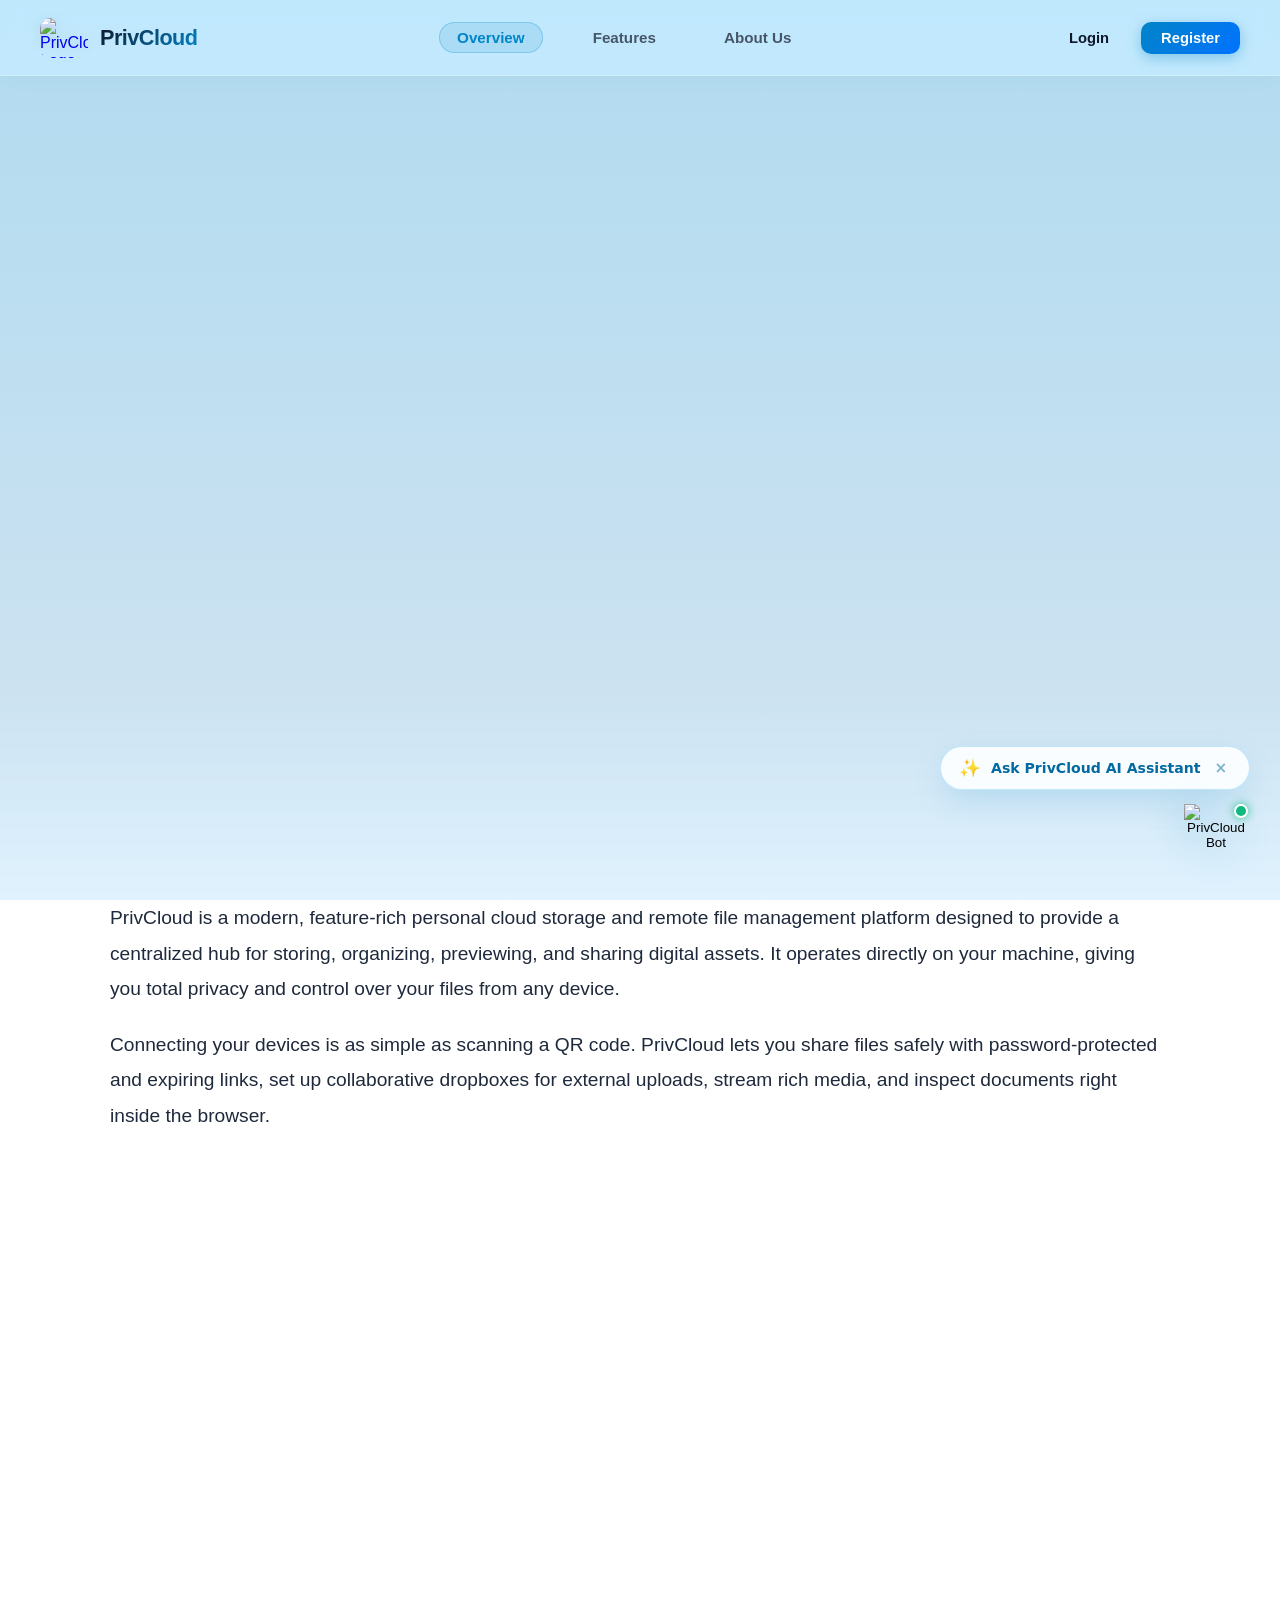
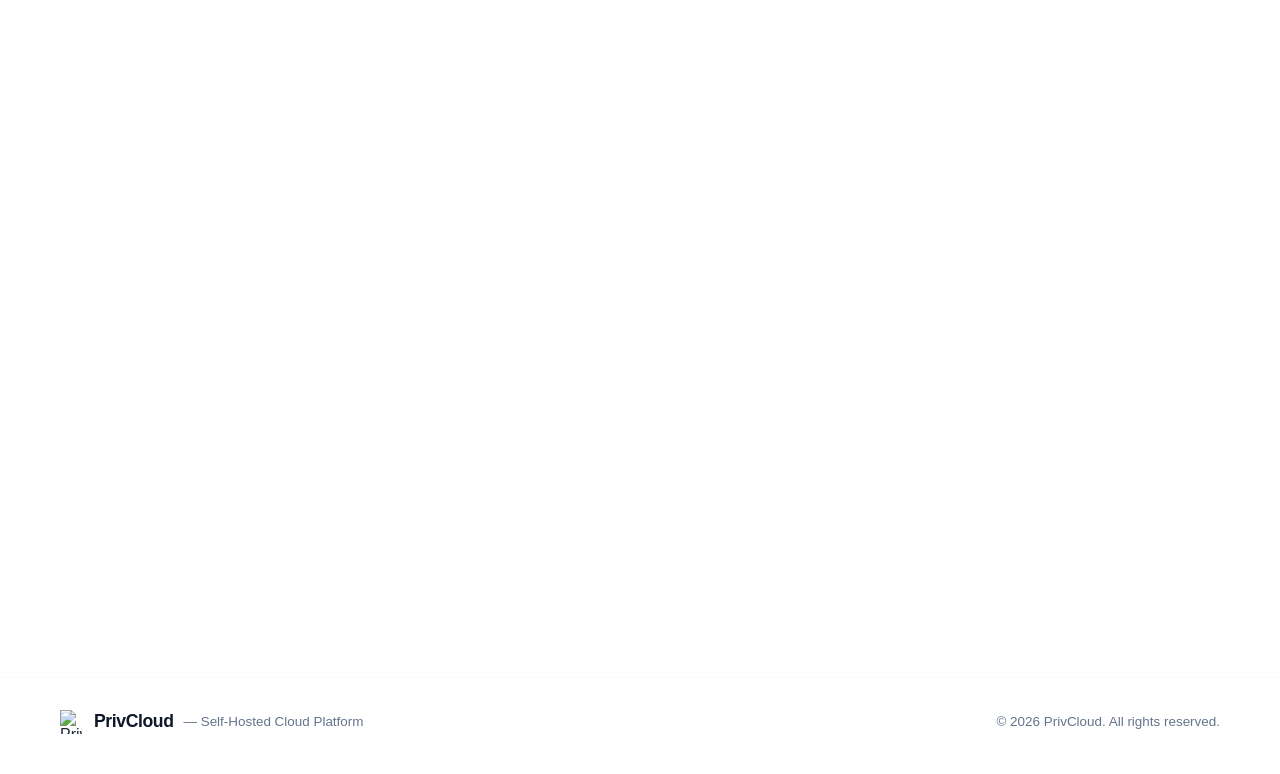
==== commit 6477d648: "implement email OTP verification for signup" ====
--- a/frontend/index.html
+++ b/frontend/index.html
@@ -12,6 +12,7 @@
     <link rel="stylesheet" href="styles.css?v=18">
     <!-- Supabase JS Client -->
     <script src="https://cdn.jsdelivr.net/npm/@supabase/supabase-js@2"></script>
+    <script src="config.js"></script>
     <script src="supabaseClient.js"></script>
     <!-- Floating AI Chatbot Styles -->
     <link rel="stylesheet" href="chatbot.css?v=6">
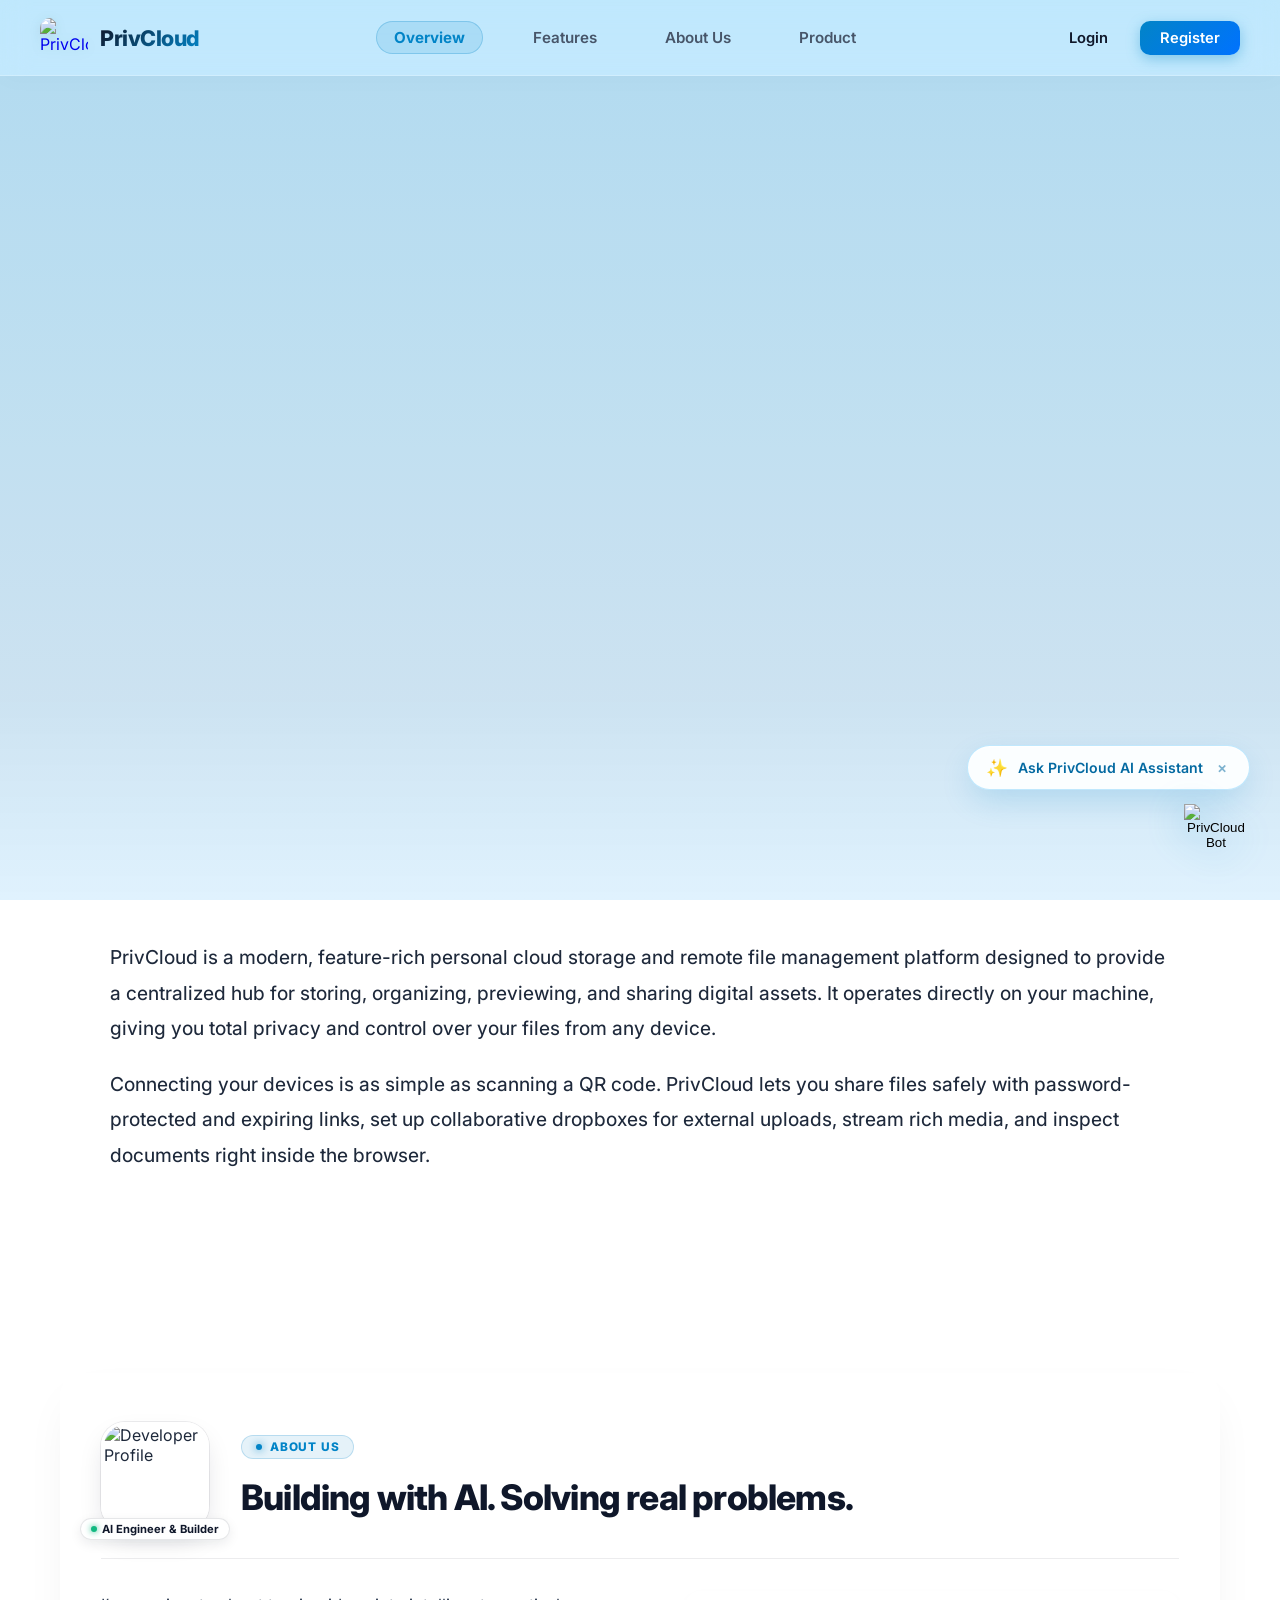
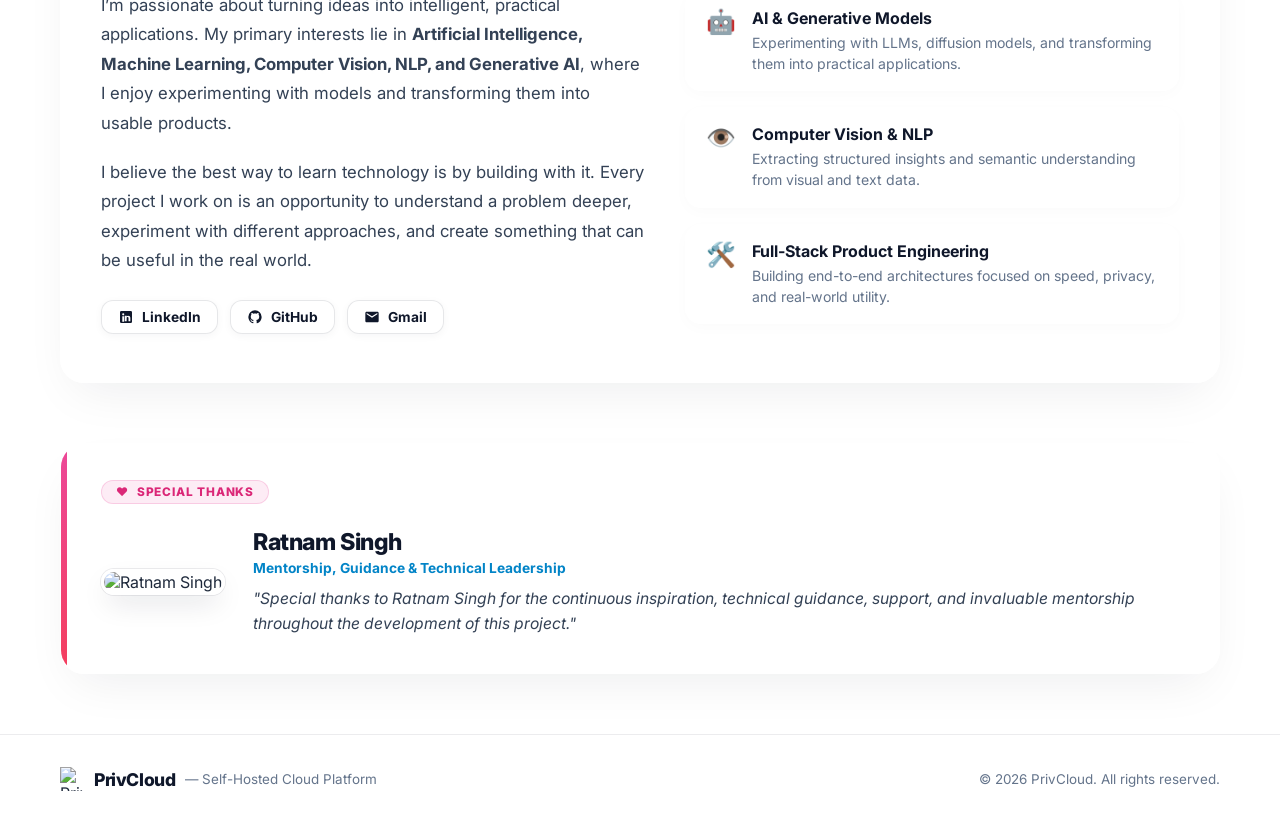
==== commit 7d8d1f59: "feat(chatbot): customize widget UI, clean labels and sources, add conversational quick-intents and f" ====
--- a/frontend/index.html
+++ b/frontend/index.html
@@ -4,42 +4,47 @@
 <head>
     <meta charset="UTF-8">
     <meta name="viewport" content="width=device-width, initial-scale=1.0">
-    <title>PrivCloud - Features</title>
-    <!-- Importing Inter font for modern typography -->
+    <title>PrivCloud - Self-Hosted Cloud Platform</title>
+    
+    <!-- Modern Typography & Icons -->
     <link rel="preconnect" href="https://fonts.googleapis.com">
     <link rel="preconnect" href="https://fonts.gstatic.com" crossorigin>
+    <link href="https://fonts.googleapis.com/css2?family=Inter:wght@300;400;500;600;700;800&display=swap" rel="stylesheet">
     <link rel="icon" type="image/png" href="https://qrxjyvezlotjwggtgoqe.supabase.co/storage/v1/object/public/assets/logo.png">
-    <link rel="stylesheet" href="styles.css?v=18">
-    <!-- Supabase JS Client -->
+
+    <!-- Modular CSS Stylesheets -->
+    <link rel="stylesheet" href="landing_page/overview/overview.css?v=20">
+    <link rel="stylesheet" href="landing_page/features/feature.css?v=20">
+    <link rel="stylesheet" href="landing_page/about/about.css?v=20">
+    <link rel="stylesheet" href="landing_page/chatbot/chatbot.css?v=20">
+
+    <!-- Supabase JS SDK & Client Initialization -->
     <script src="https://cdn.jsdelivr.net/npm/@supabase/supabase-js@2"></script>
-    <script src="config.js"></script>
-    <script src="supabaseClient.js"></script>
-    <!-- Floating AI Chatbot Styles -->
-    <link rel="stylesheet" href="chatbot.css?v=6">
+    <script src="supabaseClient.js?v=20"></script>
 </head>
 
 <body>
 
-    <!-- Top Navigation Bar -->
+    <!-- 1. Top Navigation Bar -->
     <nav class="navbar">
-        <a href="#overview" class="nav-brand">
+        <a href="#a8f10e7b9c2d4a6e" class="nav-brand">
             <img src="https://qrxjyvezlotjwggtgoqe.supabase.co/storage/v1/object/public/assets/logo.png" alt="PrivCloud Logo" class="nav-logo">
             <span class="nav-brand-text">PrivCloud</span>
         </a>
         <ul class="nav-links">
-            <li><a href="#overview" class="active">Overview</a></li>
-            <li><a href="#features">Features</a></li>
-            <li><a href="#about-us">About Us</a></li>
+            <li><a href="#a8f10e7b9c2d4a6e" class="active">Overview</a></li>
+            <li><a href="#3b8c2f1e4a7d90bc">Features</a></li>
+            <li><a href="#7e2a9b4c0f81d3ea">About Us</a></li>
+            <li><a href="product_page/product.html">Product</a></li>
         </ul>
         <div class="nav-actions">
-            <a href="auth.html#login" class="btn-login">Login</a>
-            <a href="auth.html#register" class="btn-register">Register</a>
+            <a href="auth_page/auth.html#e9b4c0f81d3ea72a" class="btn-login">Login</a>
+            <a href="auth_page/auth.html#f2d8a0c4e6b1973f" class="btn-register">Register</a>
         </div>
     </nav>
 
-    <!-- Overview Section (Video + Intro) -->
-    <section id="overview" class="overview-section">
-        <!-- Video Container -->
+    <!-- 2. Landing Page: Overview Section (Video + Intro) -->
+    <section id="a8f10e7b9c2d4a6e" class="overview-section">
         <div class="video-placeholder-wrapper">
             <video autoplay loop muted playsinline class="product-video">
                 <source src="https://qrxjyvezlotjwggtgoqe.supabase.co/storage/v1/object/public/assets/retry.mp4" type="video/mp4">
@@ -47,7 +52,6 @@
         </div>
 
         <div class="container">
-            <!-- About Overview Text -->
             <div class="about-section">
                 <div class="about-text-container">
                     <p>
@@ -66,13 +70,13 @@
         </div>
     </section>
 
-    <!-- Pinned Scroll-Driven SaaS Feature Showcase -->
-    <section id="features" class="showcase-section-container">
+    <!-- 3. Landing Page: Pinned Scroll-Driven SaaS Feature Showcase -->
+    <section id="3b8c2f1e4a7d90bc" class="showcase-section-container">
         <div id="feature-showcase-root"></div>
     </section>
 
-    <!-- About Us Section (Bottom of Page) -->
-    <section id="about-us" class="about-us-section">
+    <!-- 4. Landing Page: About Us & Special Thanks Section -->
+    <section id="7e2a9b4c0f81d3ea" class="about-us-section">
         <div class="container">
             
             <!-- About Me Card -->
@@ -192,125 +196,17 @@
     <script crossorigin src="https://unpkg.com/react@18/umd/react.production.min.js"></script>
     <script crossorigin src="https://unpkg.com/react-dom@18/umd/react-dom.production.min.js"></script>
 
-    <!-- Babel Standalone for In-Browser JSX -->
+    <!-- Babel Standalone for JSX -->
     <script src="https://unpkg.com/@babel/standalone/babel.min.js"></script>
 
-    <!-- Feature Showcase React Component -->
-    <script type="text/babel" src="FeatureShowcase.jsx?v=18"></script>
-
-    <!-- Active Scrollspy Navigation Script -->
-    <script>
-        document.addEventListener('DOMContentLoaded', () => {
-            const navLinks = document.querySelectorAll('.nav-links a');
-
-            function getActiveSection() {
-                const scrollY = window.pageYOffset || document.documentElement.scrollTop;
-                const windowHeight = window.innerHeight;
-                const documentHeight = document.documentElement.scrollHeight;
-
-                // Check if user has reached bottom of the page
-                if (scrollY + windowHeight >= documentHeight - 120) {
-                    return 'about-us';
-                }
-
-                const aboutEl = document.getElementById('about-us');
-                const featEl = document.getElementById('features');
-
-                if (aboutEl) {
-                    const aboutTop = aboutEl.offsetTop - 120;
-                    if (scrollY >= aboutTop) {
-                        return 'about-us';
-                    }
-                }
-
-                if (featEl) {
-                    const featTop = featEl.offsetTop - 120;
-                    const featBottom = featTop + featEl.offsetHeight;
-                    if (scrollY >= featTop && scrollY < featBottom) {
-                        return 'features';
-                    }
-                }
-
-                return 'overview';
-            }
-
-            function updateNavHighlight() {
-                const activeId = getActiveSection();
-                navLinks.forEach(link => {
-                    const target = link.getAttribute('href').replace('#', '');
-                    if (target === activeId) {
-                        link.classList.add('active');
-                    } else {
-                        link.classList.remove('active');
-                    }
-                });
-            }
-
-            window.addEventListener('scroll', updateNavHighlight, { passive: true });
-            window.addEventListener('resize', updateNavHighlight, { passive: true });
-            updateNavHighlight();
-
-            // Smooth scroll click handler
-            document.querySelectorAll('.navbar a[href^="#"], .site-footer a[href^="#"]').forEach(anchor => {
-                anchor.addEventListener('click', function(e) {
-                    const href = this.getAttribute('href');
-                    if (href === '#' || href === '#login' || href === '#register') return;
-                    
-                    const targetEl = document.querySelector(href);
-                    if (targetEl) {
-                        e.preventDefault();
-                        const headerOffset = 76;
-                        const elementPosition = targetEl.getBoundingClientRect().top;
-                        const offsetPosition = elementPosition + window.pageYOffset - headerOffset;
-
-                        window.scrollTo({
-                            top: offsetPosition,
-                            behavior: 'smooth'
-                        });
-
-                        setTimeout(updateNavHighlight, 300);
-                    }
-                });
-            });
-
-            // Supabase Auth state listener for Navbar
-            if (window.PrivCloudAuth) {
-                const updateNavbarUser = (session) => {
-                    const navActions = document.querySelector('.nav-actions');
-                    if (!navActions) return;
-                    if (session && session.user) {
-                        const email = session.user.email || 'User';
-                        const username = email.split('@')[0];
-                        navActions.innerHTML = `
-                            <span style="font-size: 0.88rem; font-weight: 600; color: #0284c7; background: rgba(2,132,199,0.08); padding: 6px 14px; border-radius: 20px; border: 1px solid rgba(2,132,199,0.2);">
-                                👤 ${username}
-                            </span>
-                            <button id="btn-logout" class="btn-login" style="cursor: pointer; border: none; background: transparent;">Sign Out</button>
-                        `;
-                        const logoutBtn = document.getElementById('btn-logout');
-                        if (logoutBtn) {
-                            logoutBtn.addEventListener('click', async () => {
-                                await window.PrivCloudAuth.signOut();
-                                window.location.reload();
-                            });
-                        }
-                    }
-                };
-
-                window.PrivCloudAuth.getSession().then(updateNavbarUser);
-
-                const client = window.PrivCloudAuth.getClient();
-                if (client) {
-                    client.auth.onAuthStateChange((_event, session) => {
-                        updateNavbarUser(session);
-                    });
-                }
-            }
-        });
-    </script>
-
-    <!-- Floating AI Chatbot Widget -->
-    <script src="chatbot-widget.js?v=6"></script>
+    <!-- Modular Module Scripts -->
+    <script src="landing_page/overview/overview.js?v=20"></script>
+    <script src="landing_page/features/feature.js?v=20"></script>
+    <script type="text/babel" src="landing_page/features/FeatureShowcase.jsx?v=20"></script>
+    <script src="landing_page/about/about.js?v=20"></script>
+
+    <!-- 5. Floating AI Chatbot Widget -->
+    <script src="landing_page/chatbot/chatbot.js?v=20"></script>
 
 </body>
 
--- a/frontend/landing_page/overview/overview.css
+++ b/frontend/landing_page/overview/overview.css
@@ -0,0 +1,262 @@
+:root {
+    --bg-light-start: #bae6fd;
+    --bg-light-end: #e0f2fe;
+    --text-main: #1e293b;
+    --text-muted: #64748b;
+
+    --card-bg: rgba(255, 255, 255, 0.6);
+    --card-border: rgba(255, 255, 255, 0.8);
+    --card-hover-bg: rgba(255, 255, 255, 0.9);
+    --card-hover-border: rgba(255, 255, 255, 1);
+
+    --grad-blue: linear-gradient(135deg, #00c6ff 0%, #0072ff 100%);
+    --grad-purple: linear-gradient(135deg, #8e2de2 0%, #4a00e0 100%);
+    --grad-pink: linear-gradient(135deg, #ff0844 0%, #ffb199 100%);
+    --grad-teal: linear-gradient(135deg, #11998e 0%, #38ef7d 100%);
+    --grad-orange: linear-gradient(135deg, #ff9a44 0%, #fc6076 100%);
+    --grad-magenta: linear-gradient(135deg, #f0059b 0%, #61045f 100%);
+    --grad-silver: linear-gradient(135deg, #e6e9f0 0%, #eef1f5 100%);
+}
+
+* {
+    margin: 0;
+    padding: 0;
+    box-sizing: border-box;
+}
+
+html {
+    scroll-behavior: smooth;
+}
+
+body {
+    background: linear-gradient(to bottom, var(--bg-light-start), var(--bg-light-end));
+    background-attachment: fixed;
+    font-family: 'Inter', -apple-system, BlinkMacSystemFont, 'Segoe UI', Roboto, sans-serif;
+    color: var(--text-main);
+    min-height: 100vh;
+    overflow-x: hidden;
+    position: relative;
+}
+
+/* ----------------------------------------------------
+   TOP NAVIGATION BAR
+   ---------------------------------------------------- */
+.navbar {
+    position: fixed;
+    top: 0;
+    left: 0;
+    width: 100%;
+    height: 76px;
+    display: flex;
+    align-items: center;
+    justify-content: space-between;
+    padding: 0 40px;
+    background: rgba(255, 255, 255, 0.08);
+    backdrop-filter: blur(14px);
+    -webkit-backdrop-filter: blur(14px);
+    border-bottom: 1px solid rgba(255, 255, 255, 0.25);
+    box-shadow: 0 4px 24px rgba(0, 0, 0, 0.02);
+    z-index: 1000;
+}
+
+.nav-brand {
+    display: flex;
+    align-items: center;
+    gap: 12px;
+    text-decoration: none;
+    cursor: pointer;
+}
+
+.nav-logo {
+    height: 40px;
+    width: auto;
+    max-width: 48px;
+    object-fit: contain;
+    border-radius: 10px;
+    filter: drop-shadow(0 2px 6px rgba(0, 0, 0, 0.08));
+    transition: transform 0.3s ease;
+}
+
+.nav-brand:hover .nav-logo {
+    transform: scale(1.06);
+}
+
+.nav-brand-text {
+    font-size: 1.35rem;
+    font-weight: 800;
+    letter-spacing: -0.5px;
+    color: #0f172a;
+    background: linear-gradient(135deg, #0f172a 0%, #0284c7 100%);
+    -webkit-background-clip: text;
+    -webkit-text-fill-color: transparent;
+}
+
+.nav-links {
+    display: flex;
+    align-items: center;
+    gap: 32px;
+    list-style: none;
+}
+
+.nav-links li a {
+    text-decoration: none;
+    font-size: 0.95rem;
+    font-weight: 600;
+    color: #475569;
+    padding: 7px 18px;
+    border-radius: 20px;
+    transition: all 0.25s cubic-bezier(0.16, 1, 0.3, 1);
+    display: inline-block;
+}
+
+.nav-links li a:hover {
+    color: #0284c7;
+    background: rgba(2, 132, 199, 0.06);
+}
+
+.nav-links li a.active {
+    color: #0284c7;
+    background: rgba(2, 132, 199, 0.12);
+    font-weight: 700;
+    box-shadow: inset 0 0 0 1px rgba(2, 132, 199, 0.25);
+}
+
+.nav-actions {
+    display: flex;
+    align-items: center;
+    gap: 14px;
+}
+
+.btn-login {
+    text-decoration: none;
+    font-size: 0.92rem;
+    font-weight: 600;
+    color: #0f172a;
+    padding: 8px 18px;
+    border-radius: 10px;
+    transition: all 0.2s ease;
+}
+
+.btn-login:hover {
+    color: #0284c7;
+    background: rgba(255, 255, 255, 0.6);
+}
+
+.btn-register {
+    text-decoration: none;
+    font-size: 0.92rem;
+    font-weight: 600;
+    color: #ffffff;
+    background: linear-gradient(135deg, #0284c7 0%, #0072ff 100%);
+    padding: 8px 20px;
+    border-radius: 10px;
+    box-shadow: 0 4px 14px rgba(2, 132, 199, 0.35);
+    transition: all 0.25s ease;
+}
+
+.btn-register:hover {
+    transform: translateY(-2px);
+    box-shadow: 0 6px 20px rgba(2, 132, 199, 0.45);
+}
+
+/* Layout */
+.container {
+    max-width: 1200px;
+    margin: 0 auto;
+    padding: 0 20px;
+}
+
+/* ----------------------------------------------------
+   OVERVIEW SECTION (VIDEO + INTRO)
+   ---------------------------------------------------- */
+.overview-section {
+    position: relative;
+    width: 100%;
+    padding-top: 76px; /* Offset for fixed navbar */
+}
+
+.video-placeholder-wrapper {
+    width: 100%;
+    max-width: 100%;
+    height: calc(100vh - 76px);
+    background: rgba(0, 0, 0, 0.05);
+    position: relative;
+    overflow: hidden;
+    -webkit-mask-image: linear-gradient(to bottom, black 75%, transparent 100%);
+    mask-image: linear-gradient(to bottom, black 75%, transparent 100%);
+}
+
+.product-video {
+    width: 100%;
+    height: 100%;
+    object-fit: cover;
+    display: block;
+}
+
+.about-section {
+    margin-top: 40px;
+    margin-bottom: 100px;
+    scroll-margin-top: 100px;
+    display: flex;
+    flex-direction: column;
+    align-items: center;
+    animation: fadeInUp 0.8s ease-out forwards;
+}
+
+.about-text-container {
+    width: 100%;
+    max-width: 1100px;
+    text-align: left;
+    padding: 0 20px;
+}
+
+.about-text-container p {
+    font-size: 1.2rem;
+    line-height: 1.85;
+    color: var(--text-main);
+    font-weight: 450;
+    margin-bottom: 20px;
+}
+
+.about-text-container p:last-child {
+    margin-bottom: 0;
+}
+
+@keyframes fadeInUp {
+    from {
+        opacity: 0;
+        transform: translateY(20px);
+    }
+    to {
+        opacity: 1;
+        transform: translateY(0);
+    }
+}
+
+@keyframes livePulse {
+    0%, 100% {
+        opacity: 1;
+        transform: scale(1);
+    }
+    50% {
+        opacity: 0.5;
+        transform: scale(0.85);
+    }
+}
+
+@media (max-width: 768px) {
+    .navbar {
+        padding: 0 16px;
+        height: 64px;
+    }
+    .nav-links {
+        display: none;
+    }
+    .about-text-container p {
+        font-size: 1.05rem;
+        line-height: 1.7;
+    }
+    .video-placeholder-wrapper {
+        height: 60vh;
+    }
+}
--- a/frontend/landing_page/features/feature.css
+++ b/frontend/landing_page/features/feature.css
@@ -0,0 +1,569 @@
+/* ==========================================================================
+   SCROLL-DRIVEN PINNED SAAS FEATURE SHOWCASE
+   ========================================================================== */
+
+.showcase-section-container {
+    width: 100%;
+    position: relative;
+    background: linear-gradient(to bottom, var(--bg-light-start, #bae6fd), var(--bg-light-end, #e0f2fe));
+    background-attachment: fixed;
+    margin-top: 0;
+    z-index: 20;
+}
+
+.showcase-scroll-wrapper {
+    position: relative;
+    width: 100%;
+    background: linear-gradient(to bottom, var(--bg-light-start, #bae6fd), var(--bg-light-end, #e0f2fe));
+    background-attachment: fixed;
+    color: #0f172a;
+}
+
+.showcase-pinned-stage {
+    width: 100%;
+    height: 100vh;
+    min-height: 680px;
+    position: relative;
+    overflow: hidden;
+    display: flex;
+    flex-direction: column;
+    justify-content: space-between;
+    padding: 86px 40px 18px; /* Offset for 76px navbar */
+    box-sizing: border-box;
+    z-index: 50;
+    background: linear-gradient(to bottom, var(--bg-light-start, #bae6fd), var(--bg-light-end, #e0f2fe));
+    background-attachment: fixed;
+}
+
+/* Ambient Backlight Glow */
+.showcase-ambient-glow {
+    position: absolute;
+    top: 50%;
+    left: 50%;
+    transform: translate(-50%, -50%);
+    width: 75vw;
+    height: 65vh;
+    border-radius: 50%;
+    pointer-events: none;
+    z-index: 0;
+    transition: background 0.7s cubic-bezier(0.16, 1, 0.3, 1);
+    filter: blur(90px);
+    opacity: 0.75;
+}
+
+/* Matrix Grid Texture */
+.showcase-grid-overlay {
+    position: absolute;
+    inset: 0;
+    background-image: radial-gradient(rgba(15, 23, 42, 0.06) 1px, transparent 1px);
+    background-size: 28px 28px;
+    pointer-events: none;
+    z-index: 1;
+    opacity: 0.6;
+}
+
+/* ----------------------------------------------------
+   SECTION HEADER
+   ---------------------------------------------------- */
+.showcase-header {
+    text-align: center;
+    margin-bottom: 6px;
+    flex-shrink: 0;
+    position: relative;
+    z-index: 5;
+}
+
+.showcase-badge-row {
+    display: inline-flex;
+    align-items: center;
+    gap: 12px;
+    margin-bottom: 6px;
+}
+
+.showcase-pill-badge {
+    background: rgba(255, 255, 255, 0.65);
+    backdrop-filter: blur(16px);
+    -webkit-backdrop-filter: blur(16px);
+    border: 1px solid rgba(255, 255, 255, 0.95);
+    padding: 4px 14px;
+    border-radius: 30px;
+    font-size: 0.75rem;
+    font-weight: 700;
+    letter-spacing: 0.8px;
+    text-transform: uppercase;
+    color: #0f172a;
+    display: inline-flex;
+    align-items: center;
+    gap: 7px;
+    box-shadow: 0 4px 15px rgba(0, 0, 0, 0.04);
+    transition: border-color 0.4s;
+}
+
+.badge-pulse-dot {
+    width: 6px;
+    height: 6px;
+    border-radius: 50%;
+    display: inline-block;
+    box-shadow: 0 0 10px currentColor;
+    animation: livePulse 2s infinite;
+}
+
+.showcase-scroll-hint {
+    font-size: 0.78rem;
+    color: #475569;
+    font-weight: 600;
+    letter-spacing: -0.2px;
+    display: inline-flex;
+    align-items: center;
+    gap: 5px;
+    opacity: 0.9;
+}
+
+.showcase-main-title {
+    font-size: 2.05rem;
+    font-weight: 800;
+    letter-spacing: -1px;
+    color: #0f172a;
+    line-height: 1.15;
+}
+
+.title-gradient-word {
+    background-clip: text;
+    -webkit-background-clip: text;
+    -webkit-text-fill-color: transparent;
+    transition: background-image 0.5s ease;
+}
+
+/* ----------------------------------------------------
+   3-COLUMN SHOWCASE GRID
+   ---------------------------------------------------- */
+.showcase-columns-grid {
+    display: grid;
+    grid-template-columns: 290px 1fr 390px;
+    gap: 32px;
+    align-items: center;
+    width: 100%;
+    max-width: 1440px;
+    margin: 0 auto;
+    flex: 1;
+    min-height: 0;
+    position: relative;
+    z-index: 5;
+}
+
+/* ----------------------------------------------------
+   LEFT COLUMN: Feature Counter & Title
+   ---------------------------------------------------- */
+.showcase-left-nav {
+    display: flex;
+    flex-direction: column;
+    justify-content: center;
+    height: 100%;
+    padding: 0 10px;
+}
+
+.showcase-active-name-wrapper {
+    display: flex;
+    flex-direction: column;
+    gap: 8px;
+}
+
+.showcase-feature-counter-tag {
+    font-size: 0.88rem;
+    font-weight: 800;
+    font-family: monospace;
+    letter-spacing: 1px;
+    display: inline-block;
+    transition: color 0.3s ease;
+}
+
+.counter-slash {
+    opacity: 0.4;
+    margin: 0 2px;
+}
+
+.showcase-active-feature-name {
+    font-size: 1.85rem;
+    font-weight: 800;
+    letter-spacing: -0.8px;
+    color: #0f172a;
+    line-height: 1.25;
+    display: block;
+}
+
+/* ----------------------------------------------------
+   CENTER COLUMN: 3D Studio Mockup
+   ---------------------------------------------------- */
+.showcase-center-visual {
+    display: flex;
+    align-items: center;
+    justify-content: center;
+    perspective: 1200px;
+    width: 100%;
+}
+
+.showcase-mockup-studio {
+    width: 100%;
+    max-width: 660px;
+    transition: transform 0.25s ease-out;
+    transform-style: preserve-3d;
+}
+
+.studio-frame-shell {
+    background: rgba(255, 255, 255, 0.85);
+    backdrop-filter: blur(24px);
+    -webkit-backdrop-filter: blur(24px);
+    border-radius: 20px;
+    border: 1px solid rgba(255, 255, 255, 1);
+    box-shadow: 0 30px 75px -15px rgba(15, 23, 42, 0.2), 0 0 45px -10px var(--mockup-glow, rgba(2,132,199,0.25)), 0 0 0 1px rgba(255, 255, 255, 0.9);
+    overflow: hidden;
+    display: flex;
+    flex-direction: column;
+    position: relative;
+}
+
+.studio-topbar {
+    display: flex;
+    align-items: center;
+    justify-content: space-between;
+    padding: 10px 16px;
+    background: rgba(255, 255, 255, 0.92);
+    backdrop-filter: blur(24px);
+    -webkit-backdrop-filter: blur(24px);
+    border-bottom: 1px solid rgba(15, 23, 42, 0.06);
+    gap: 12px;
+}
+
+.studio-controls {
+    display: flex;
+    gap: 7px;
+    align-items: center;
+}
+
+.control-dot {
+    width: 10px;
+    height: 10px;
+    border-radius: 50%;
+    display: inline-block;
+}
+
+.control-dot.close { background: #ff5f56; }
+.control-dot.minimize { background: #ffbd2e; }
+.control-dot.expand { background: #27c93f; }
+
+.studio-address-capsule {
+    flex: 1;
+    max-width: 320px;
+    background: rgba(15, 23, 42, 0.04);
+    border: 1px solid rgba(15, 23, 42, 0.08);
+    border-radius: 8px;
+    padding: 4px 10px;
+    display: flex;
+    align-items: center;
+    gap: 6px;
+    font-size: 0.74rem;
+    font-family: monospace;
+}
+
+.capsule-host {
+    color: #0f172a;
+    font-weight: 600;
+}
+
+.capsule-path {
+    color: var(--mockup-accent, #0284c7);
+    font-weight: 600;
+    white-space: nowrap;
+    overflow: hidden;
+    text-overflow: ellipsis;
+}
+
+.studio-status-pill {
+    display: flex;
+    align-items: center;
+    gap: 6px;
+    font-size: 0.7rem;
+    font-weight: 700;
+    color: #059669;
+    text-transform: uppercase;
+    letter-spacing: 0.6px;
+    background: rgba(16, 185, 129, 0.1);
+    padding: 3px 8px;
+    border-radius: 12px;
+    border: 1px solid rgba(16, 185, 129, 0.25);
+}
+
+.status-live-beacon {
+    width: 6px;
+    height: 6px;
+    border-radius: 50%;
+    background: #10b981;
+    display: inline-block;
+    box-shadow: 0 0 8px #10b981;
+    animation: livePulse 2s infinite;
+}
+
+.studio-image-screen {
+    position: relative;
+    width: 100%;
+    aspect-ratio: 16 / 9.5;
+    background: #0f172a;
+    overflow: hidden;
+}
+
+.studio-image-slide {
+    position: absolute;
+    inset: 0;
+    width: 100%;
+    height: 100%;
+    display: flex;
+    align-items: center;
+    justify-content: center;
+    opacity: 0;
+    will-change: transform, opacity, filter;
+    transform-origin: center center;
+}
+
+.studio-image-slide.visible-initially {
+    opacity: 1;
+}
+
+.studio-img-asset {
+    width: 100%;
+    height: 100%;
+    object-fit: cover;
+    display: block;
+}
+
+.studio-floating-tag {
+    position: absolute;
+    bottom: 14px;
+    right: 14px;
+    padding: 6px 14px;
+    border-radius: 30px;
+    color: #ffffff;
+    font-size: 0.76rem;
+    font-weight: 700;
+    letter-spacing: 0.4px;
+    box-shadow: 0 10px 25px rgba(0, 0, 0, 0.3);
+    display: flex;
+    align-items: center;
+    gap: 7px;
+    backdrop-filter: blur(12px);
+    border: 1px solid rgba(255, 255, 255, 0.3);
+}
+
+.tag-icon {
+    font-size: 0.95rem;
+}
+
+.studio-screen-glare {
+    position: absolute;
+    inset: 0;
+    background: linear-gradient(135deg, rgba(255, 255, 255, 0.12) 0%, transparent 60%);
+    pointer-events: none;
+}
+
+/* ----------------------------------------------------
+   RIGHT COLUMN: Modern Details & Bento Chips
+   ---------------------------------------------------- */
+.showcase-right-details {
+    display: flex;
+    align-items: center;
+    height: 100%;
+    position: relative;
+    padding: 0 10px;
+}
+
+.showcase-content-viewport {
+    position: relative;
+    width: 100%;
+    min-height: 440px;
+    display: flex;
+    align-items: center;
+}
+
+.showcase-detail-pane {
+    position: absolute;
+    inset: 0;
+    width: 100%;
+    display: flex;
+    flex-direction: column;
+    justify-content: center;
+    opacity: 0;
+    pointer-events: none;
+    will-change: transform, opacity, filter;
+}
+
+.showcase-detail-pane.visible-initially {
+    opacity: 1;
+    pointer-events: auto;
+}
+
+.detail-meta-header {
+    display: flex;
+    align-items: center;
+    gap: 10px;
+    margin-bottom: 12px;
+}
+
+.detail-step-badge {
+    font-size: 0.72rem;
+    font-weight: 800;
+    letter-spacing: 1px;
+    font-family: monospace;
+    border: 1px solid currentColor;
+    padding: 3px 10px;
+    border-radius: 20px;
+    background: rgba(255, 255, 255, 0.7);
+    backdrop-filter: blur(8px);
+}
+
+.detail-category-pill {
+    padding: 3px 12px;
+    border-radius: 20px;
+    font-size: 0.72rem;
+    font-weight: 700;
+    letter-spacing: 0.4px;
+    text-transform: uppercase;
+    color: #ffffff;
+    box-shadow: 0 4px 12px rgba(0, 0, 0, 0.15);
+}
+
+.detail-headline {
+    font-size: 1.65rem;
+    font-weight: 800;
+    letter-spacing: -0.6px;
+    color: #0f172a;
+    line-height: 1.22;
+    margin-bottom: 10px;
+}
+
+.detail-summary {
+    font-size: 0.92rem;
+    color: #475569;
+    line-height: 1.6;
+    margin-bottom: 18px;
+}
+
+.detail-separator {
+    width: 100%;
+    height: 1px;
+    background: linear-gradient(90deg, rgba(15, 23, 42, 0.08), transparent);
+    margin-bottom: 18px;
+}
+
+.showcase-specs-grid {
+    display: grid;
+    grid-template-columns: 1fr 1fr;
+    gap: 10px;
+}
+
+.showcase-spec-chip {
+    background: rgba(255, 255, 255, 0.65);
+    backdrop-filter: blur(14px);
+    -webkit-backdrop-filter: blur(14px);
+    border: 1px solid rgba(255, 255, 255, 0.95);
+    border-radius: 12px;
+    padding: 10px 14px;
+    display: flex;
+    align-items: center;
+    gap: 10px;
+    box-shadow: 0 4px 15px rgba(15, 23, 42, 0.03);
+    transition: all 0.25s ease;
+    cursor: default;
+}
+
+.showcase-spec-chip:hover {
+    background: rgba(255, 255, 255, 0.95);
+    border-color: #ffffff;
+    transform: translateY(-2px);
+    box-shadow: 0 8px 20px rgba(15, 23, 42, 0.08);
+}
+
+.spec-chip-icon {
+    font-size: 1.1rem;
+    flex-shrink: 0;
+}
+
+.spec-chip-label {
+    font-size: 0.84rem;
+    font-weight: 700;
+    color: #0f172a;
+    line-height: 1.25;
+}
+
+/* ----------------------------------------------------
+   RESPONSIVE BREAKPOINTS
+   ---------------------------------------------------- */
+@media (max-width: 1200px) {
+    .showcase-columns-grid {
+        grid-template-columns: 240px 1fr 320px;
+        gap: 24px;
+    }
+
+    .detail-headline {
+        font-size: 1.45rem;
+    }
+
+    .showcase-main-title {
+        font-size: 1.75rem;
+    }
+
+    .showcase-active-feature-name {
+        font-size: 1.5rem;
+    }
+}
+
+@media (max-width: 992px) {
+    .showcase-pinned-stage {
+        padding: 80px 20px 24px;
+        height: auto;
+        min-height: 100vh;
+    }
+
+    .showcase-columns-grid {
+        grid-template-columns: 1fr;
+        gap: 20px;
+        max-width: 660px;
+    }
+
+    .showcase-left-nav {
+        display: none;
+    }
+
+    .showcase-content-viewport {
+        min-height: 380px;
+    }
+}
+
+@media (max-width: 768px) {
+    .showcase-pinned-stage {
+        padding: 76px 14px 20px;
+    }
+
+    .showcase-main-title {
+        font-size: 1.4rem;
+    }
+
+    .studio-frame-shell {
+        max-width: 100%;
+        border-radius: 14px;
+    }
+
+    .detail-headline {
+        font-size: 1.25rem;
+    }
+
+    .detail-summary {
+        font-size: 0.82rem;
+    }
+
+    .showcase-spec-chip {
+        padding: 8px 10px;
+    }
+
+    .spec-chip-label {
+        font-size: 0.76rem;
+    }
+}
--- a/frontend/landing_page/about/about.css
+++ b/frontend/landing_page/about/about.css
@@ -0,0 +1,378 @@
+/* ==========================================================================
+   ABOUT US & FOOTER SECTION
+   ========================================================================== */
+
+.about-us-section {
+    position: relative;
+    padding: 100px 0 40px;
+    background: linear-gradient(to bottom, var(--bg-light-start, #bae6fd), var(--bg-light-end, #e0f2fe));
+    background-attachment: fixed;
+    z-index: 20;
+    scroll-margin-top: 80px;
+}
+
+.about-us-card {
+    background: rgba(255, 255, 255, 0.72);
+    backdrop-filter: blur(24px);
+    -webkit-backdrop-filter: blur(24px);
+    border: 1px solid rgba(255, 255, 255, 0.95);
+    border-radius: 24px;
+    padding: 48px 40px;
+    box-shadow: 0 20px 50px -15px rgba(15, 23, 42, 0.08);
+    margin-bottom: 60px;
+}
+
+.about-us-badge {
+    display: inline-flex;
+    align-items: center;
+    gap: 8px;
+    padding: 4px 14px;
+    border-radius: 20px;
+    background: rgba(2, 132, 199, 0.1);
+    border: 1px solid rgba(2, 132, 199, 0.2);
+    font-size: 0.74rem;
+    font-weight: 800;
+    letter-spacing: 0.8px;
+    color: #0284c7;
+    margin-bottom: 16px;
+    text-transform: uppercase;
+}
+
+.about-badge-dot {
+    width: 6px;
+    height: 6px;
+    border-radius: 50%;
+    background: #0284c7;
+    box-shadow: 0 0 8px #0284c7;
+}
+
+.about-me-intro-row {
+    display: flex;
+    align-items: center;
+    gap: 32px;
+    margin-bottom: 32px;
+    padding-bottom: 28px;
+    border-bottom: 1px solid rgba(15, 23, 42, 0.08);
+}
+
+.about-me-avatar-box {
+    position: relative;
+    display: flex;
+    flex-direction: column;
+    align-items: center;
+    flex-shrink: 0;
+}
+
+.about-me-avatar-img {
+    width: 108px;
+    height: 108px;
+    border-radius: 24px;
+    object-fit: cover;
+    border: 3px solid #ffffff;
+    box-shadow: 0 12px 28px -6px rgba(15, 23, 42, 0.15), 0 0 0 1px rgba(15, 23, 42, 0.08);
+    transition: transform 0.3s ease, box-shadow 0.3s ease;
+}
+
+.about-me-avatar-img:hover {
+    transform: scale(1.04) rotate(-1deg);
+    box-shadow: 0 16px 36px -8px rgba(15, 23, 42, 0.22);
+}
+
+.avatar-status-badge {
+    position: absolute;
+    bottom: -10px;
+    background: rgba(255, 255, 255, 0.95);
+    backdrop-filter: blur(12px);
+    border: 1px solid rgba(15, 23, 42, 0.1);
+    padding: 3px 10px;
+    border-radius: 20px;
+    font-size: 0.7rem;
+    font-weight: 700;
+    color: #0f172a;
+    display: inline-flex;
+    align-items: center;
+    gap: 5px;
+    white-space: nowrap;
+    box-shadow: 0 4px 12px rgba(15, 23, 42, 0.08);
+}
+
+.avatar-status-dot {
+    width: 6px;
+    height: 6px;
+    border-radius: 50%;
+    background: #10b981;
+    box-shadow: 0 0 6px #10b981;
+    animation: livePulse 2s infinite;
+}
+
+.about-me-title-box {
+    flex: 1;
+}
+
+.about-me-title-box .about-us-title {
+    margin-bottom: 0;
+}
+
+.about-us-title {
+    font-size: 2.2rem;
+    font-weight: 800;
+    letter-spacing: -0.8px;
+    color: #0f172a;
+    line-height: 1.25;
+    margin-bottom: 32px;
+    max-width: 750px;
+}
+
+.about-us-grid {
+    display: grid;
+    grid-template-columns: 1.1fr 1fr;
+    gap: 40px;
+    align-items: start;
+}
+
+.about-us-text-col p {
+    font-size: 1.05rem;
+    line-height: 1.75;
+    color: #334155;
+    margin-bottom: 20px;
+}
+
+.about-us-text-col p:last-child {
+    margin-bottom: 0;
+}
+
+.about-us-pillars {
+    display: flex;
+    flex-direction: column;
+    gap: 16px;
+}
+
+.pillar-card {
+    background: rgba(255, 255, 255, 0.65);
+    border: 1px solid rgba(255, 255, 255, 0.9);
+    border-radius: 16px;
+    padding: 16px 20px;
+    display: flex;
+    align-items: flex-start;
+    gap: 16px;
+    transition: all 0.25s ease;
+    box-shadow: 0 4px 15px rgba(15, 23, 42, 0.02);
+}
+
+.pillar-card:hover {
+    background: rgba(255, 255, 255, 0.95);
+    transform: translateY(-2px);
+    box-shadow: 0 8px 24px rgba(15, 23, 42, 0.06);
+}
+
+.pillar-icon {
+    font-size: 1.5rem;
+    line-height: 1;
+    flex-shrink: 0;
+    margin-top: 2px;
+}
+
+.pillar-content h4 {
+    font-size: 1rem;
+    font-weight: 700;
+    color: #0f172a;
+    margin-bottom: 4px;
+}
+
+.pillar-content p {
+    font-size: 0.88rem;
+    color: #64748b;
+    line-height: 1.5;
+    margin: 0;
+}
+
+/* Social Links */
+.about-me-social-links {
+    display: flex;
+    gap: 12px;
+    margin-top: 24px;
+    flex-wrap: wrap;
+}
+
+.social-chip {
+    display: inline-flex;
+    align-items: center;
+    gap: 8px;
+    padding: 8px 16px;
+    border-radius: 12px;
+    background: rgba(255, 255, 255, 0.85);
+    border: 1px solid rgba(15, 23, 42, 0.1);
+    color: #0f172a;
+    font-size: 0.86rem;
+    font-weight: 700;
+    text-decoration: none;
+    transition: all 0.25s cubic-bezier(0.16, 1, 0.3, 1);
+    box-shadow: 0 2px 8px rgba(15, 23, 42, 0.04);
+}
+
+.social-chip .social-svg {
+    transition: transform 0.25s ease;
+}
+
+.social-chip.linkedin:hover {
+    background: #0a66c2;
+    color: #ffffff;
+    border-color: #0a66c2;
+    transform: translateY(-2px);
+    box-shadow: 0 8px 20px rgba(10, 102, 194, 0.25);
+}
+
+.social-chip.github:hover {
+    background: #0f172a;
+    color: #ffffff;
+    border-color: #0f172a;
+    transform: translateY(-2px);
+    box-shadow: 0 8px 20px rgba(15, 23, 42, 0.25);
+}
+
+.social-chip.gmail:hover {
+    background: #ea4335;
+    color: #ffffff;
+    border-color: #ea4335;
+    transform: translateY(-2px);
+    box-shadow: 0 8px 20px rgba(234, 67, 53, 0.25);
+}
+
+.social-chip:hover .social-svg {
+    transform: scale(1.15);
+}
+
+/* Special Thanks Section Card */
+.special-thanks-card {
+    background: rgba(255, 255, 255, 0.72);
+    backdrop-filter: blur(24px);
+    -webkit-backdrop-filter: blur(24px);
+    border: 1px solid rgba(255, 255, 255, 0.95);
+    border-radius: 24px;
+    padding: 36px 40px;
+    box-shadow: 0 20px 50px -15px rgba(15, 23, 42, 0.08);
+    margin-bottom: 60px;
+    position: relative;
+    overflow: hidden;
+}
+
+.special-thanks-card::before {
+    content: '';
+    position: absolute;
+    top: 0;
+    left: 0;
+    width: 6px;
+    height: 100%;
+    background: linear-gradient(to bottom, #ec4899, #f43f5e);
+}
+
+.special-thanks-badge {
+    display: inline-flex;
+    align-items: center;
+    gap: 8px;
+    padding: 4px 14px;
+    border-radius: 20px;
+    background: rgba(236, 72, 153, 0.1);
+    border: 1px solid rgba(236, 72, 153, 0.2);
+    font-size: 0.74rem;
+    font-weight: 800;
+    letter-spacing: 0.8px;
+    color: #db2777;
+    margin-bottom: 24px;
+    text-transform: uppercase;
+}
+
+.special-thanks-content {
+    display: flex;
+    align-items: center;
+    gap: 28px;
+}
+
+.thanks-avatar-box {
+    flex-shrink: 0;
+}
+
+.thanks-avatar-img {
+    width: 96px;
+    height: 96px;
+    border-radius: 22px;
+    object-fit: cover;
+    border: 3px solid #ffffff;
+    box-shadow: 0 12px 28px -6px rgba(15, 23, 42, 0.15), 0 0 0 1px rgba(15, 23, 42, 0.08);
+    transition: transform 0.3s ease;
+}
+
+.thanks-avatar-img:hover {
+    transform: scale(1.04) rotate(1deg);
+}
+
+.thanks-info {
+    flex: 1;
+}
+
+.thanks-name {
+    font-size: 1.45rem;
+    font-weight: 800;
+    letter-spacing: -0.4px;
+    color: #0f172a;
+    margin-bottom: 4px;
+}
+
+.thanks-role {
+    font-size: 0.86rem;
+    font-weight: 700;
+    color: #0284c7;
+    display: block;
+    margin-bottom: 10px;
+}
+
+.thanks-quote {
+    font-size: 0.98rem;
+    line-height: 1.65;
+    color: #334155;
+    margin: 0;
+    font-style: italic;
+}
+
+/* Modern Site Footer */
+.site-footer {
+    border-top: 1px solid rgba(15, 23, 42, 0.08);
+    padding-top: 32px;
+}
+
+.footer-content {
+    display: flex;
+    align-items: center;
+    justify-content: space-between;
+    flex-wrap: wrap;
+    gap: 20px;
+}
+
+.footer-brand {
+    display: flex;
+    align-items: center;
+    gap: 10px;
+}
+
+.footer-logo {
+    width: 24px;
+    height: 24px;
+    object-fit: contain;
+}
+
+.footer-brand-name {
+    font-size: 1.1rem;
+    font-weight: 800;
+    color: #0f172a;
+    letter-spacing: -0.4px;
+}
+
+.footer-tagline {
+    font-size: 0.84rem;
+    color: #64748b;
+}
+
+.footer-copy {
+    font-size: 0.84rem;
+    color: #64748b;
+}
--- a/frontend/landing_page/chatbot/chatbot.css
+++ b/frontend/landing_page/chatbot/chatbot.css
@@ -0,0 +1,943 @@
+/* ==========================================================================
+   PrivCloud AI Floating Chatbot Widget Styles
+   Ultra-Modern Frosted Glassmorphism with Sky Blue Theme & Hybrid RAG UI
+   ========================================================================== */
+
+:root {
+    --chat-sky-light: #e0f2fe;
+    --chat-sky-soft: #bae6fd;
+    --chat-sky-mid: #38bdf8;
+    --chat-sky-primary: #0284c7;
+    --chat-sky-deep: #0369a1;
+    
+    --chat-grad: linear-gradient(135deg, #38bdf8 0%, #0284c7 100%);
+    --chat-grad-user: linear-gradient(135deg, #0284c7 0%, #0369a1 100%);
+    --chat-grad-glow: linear-gradient(135deg, rgba(56, 189, 248, 0.55) 0%, rgba(2, 132, 199, 0.55) 100%);
+    --chat-grad-glass: linear-gradient(145deg, rgba(255, 255, 255, 0.92) 0%, rgba(240, 249, 255, 0.82) 100%);
+    --chat-grad-card: linear-gradient(145deg, rgba(255, 255, 255, 0.9) 0%, rgba(224, 242, 254, 0.5) 100%);
+    
+    --chat-glass-border: rgba(255, 255, 255, 0.95);
+    --chat-glass-subtle-border: rgba(186, 230, 253, 0.7);
+    --chat-text-main: #0f172a;
+    --chat-text-muted: #64748b;
+    --chat-text-subtle: #94a3b8;
+    
+    --chat-shadow-lg: 0 24px 60px -10px rgba(2, 132, 199, 0.28), 0 0 24px rgba(56, 189, 248, 0.18), inset 0 1px 2px rgba(255, 255, 255, 0.95);
+    --chat-shadow-fab: 0 10px 30px -5px rgba(2, 132, 199, 0.48), 0 0 0 2px rgba(255, 255, 255, 0.85);
+    --chat-radius-bubble: 18px;
+    --chat-radius-window: 24px;
+}
+
+/* Floating Action Button (FAB) Container */
+.privcloud-chatbot-fab-wrap {
+    position: fixed;
+    bottom: 30px;
+    right: 30px;
+    z-index: 99999;
+    display: flex;
+    flex-direction: column;
+    align-items: flex-end;
+    gap: 12px;
+    font-family: 'Inter', system-ui, -apple-system, sans-serif;
+}
+
+/* Floating Welcome Proactive Pill */
+.privcloud-chat-promo-pill {
+    background: rgba(255, 255, 255, 0.92);
+    backdrop-filter: blur(20px) saturate(180%);
+    -webkit-backdrop-filter: blur(20px) saturate(180%);
+    border: 1px solid rgba(186, 230, 253, 0.9);
+    color: #0369a1;
+    padding: 10px 18px;
+    border-radius: 50px;
+    font-size: 0.88rem;
+    font-weight: 600;
+    box-shadow: 0 12px 32px -4px rgba(2, 132, 199, 0.2), inset 0 1px 2px rgba(255, 255, 255, 0.9);
+    display: flex;
+    align-items: center;
+    gap: 10px;
+    cursor: pointer;
+    transform-origin: bottom right;
+    animation: promoPillPop 0.5s cubic-bezier(0.175, 0.885, 0.32, 1.275) forwards;
+    transition: all 0.3s cubic-bezier(0.16, 1, 0.3, 1);
+}
+
+.privcloud-chat-promo-pill:hover {
+    transform: translateY(-3px) scale(1.03);
+    box-shadow: 0 16px 36px -4px rgba(2, 132, 199, 0.32), inset 0 1px 2px rgba(255, 255, 255, 1);
+    background: rgba(255, 255, 255, 0.98);
+    border-color: #38bdf8;
+}
+
+.privcloud-chat-promo-pill .promo-sparkle {
+    font-size: 1.1rem;
+    animation: sparkleSpin 3s ease-in-out infinite;
+}
+
+.privcloud-chat-promo-pill .promo-close {
+    opacity: 0.5;
+    font-size: 0.95rem;
+    padding: 2px 4px;
+    border-radius: 50%;
+    transition: opacity 0.2s;
+}
+
+.privcloud-chat-promo-pill .promo-close:hover {
+    opacity: 1;
+    background: rgba(2, 132, 199, 0.1);
+}
+
+@keyframes promoPillPop {
+    from {
+        opacity: 0;
+        transform: translateY(20px) scale(0.85);
+    }
+    to {
+        opacity: 1;
+        transform: translateY(0) scale(1);
+    }
+}
+
+@keyframes sparkleSpin {
+    0%, 100% { transform: rotate(0deg) scale(1); }
+    50% { transform: rotate(15deg) scale(1.15); }
+}
+
+/* FAB Main Toggle Button */
+.privcloud-chatbot-fab {
+    position: relative;
+    width: 68px;
+    height: 68px;
+    background: transparent;
+    border: none;
+    cursor: pointer;
+    display: flex;
+    align-items: center;
+    justify-content: center;
+    outline: none;
+    transition: all 0.35s cubic-bezier(0.16, 1, 0.3, 1);
+    padding: 0;
+}
+
+.privcloud-chatbot-fab:hover {
+    transform: scale(1.1) translateY(-4px);
+}
+
+.privcloud-chatbot-fab:active {
+    transform: scale(0.95);
+}
+
+.privcloud-chatbot-fab .fab-icon {
+    position: absolute;
+    display: flex;
+    align-items: center;
+    justify-content: center;
+    transition: all 0.35s cubic-bezier(0.16, 1, 0.3, 1);
+}
+
+.privcloud-chatbot-fab .fab-icon-ai {
+    opacity: 1;
+    transform: rotate(0deg) scale(1);
+}
+
+.privcloud-chatbot-fab .fab-icon-close {
+    opacity: 0;
+    transform: rotate(-90deg) scale(0.5);
+    width: 52px;
+    height: 52px;
+    border-radius: 50%;
+    background: var(--chat-grad);
+    color: #ffffff;
+    border: 2px solid rgba(255, 255, 255, 0.9);
+    box-shadow: var(--chat-shadow-fab);
+}
+
+.privcloud-chatbot-fab.is-open .fab-icon-ai {
+    opacity: 0;
+    transform: rotate(90deg) scale(0.5);
+}
+
+.privcloud-chatbot-fab.is-open .fab-icon-close {
+    opacity: 1;
+    transform: rotate(0deg) scale(1);
+}
+
+.fab-bot-img {
+    width: 64px;
+    height: 64px;
+    object-fit: contain;
+    filter: drop-shadow(0 8px 18px rgba(2, 132, 199, 0.45));
+    transition: transform 0.3s ease, filter 0.3s ease;
+}
+
+.privcloud-chatbot-fab:hover .fab-bot-img {
+    filter: drop-shadow(0 14px 26px rgba(2, 132, 199, 0.65));
+}
+
+.header-bot-img {
+    width: 38px;
+    height: 38px;
+    object-fit: contain;
+    filter: drop-shadow(0 2px 6px rgba(2, 132, 199, 0.25));
+}
+
+.fab-status-dot {
+    position: absolute;
+    top: 2px;
+    right: 2px;
+    width: 14px;
+    height: 14px;
+    background: #10b981;
+    border: 2.5px solid #ffffff;
+    border-radius: 50%;
+    box-shadow: 0 0 10px rgba(16, 185, 129, 0.9);
+    transition: background 0.3s ease;
+}
+
+.fab-status-dot.offline {
+    background: #f59e0b;
+    box-shadow: 0 0 10px rgba(245, 158, 11, 0.8);
+}
+
+/* ==========================================================================
+   Chatbot Main Window - Frosted Glass Container
+   ========================================================================== */
+.privcloud-chat-window {
+    position: fixed;
+    bottom: 106px;
+    right: 30px;
+    width: 440px;
+    height: 680px;
+    max-height: calc(100vh - 130px);
+    max-width: calc(100vw - 40px);
+    background: var(--chat-grad-glass);
+    backdrop-filter: blur(28px) saturate(190%);
+    -webkit-backdrop-filter: blur(28px) saturate(190%);
+    border: 1.5px solid var(--chat-glass-border);
+    border-radius: var(--chat-radius-window);
+    box-shadow: var(--chat-shadow-lg);
+    display: flex;
+    flex-direction: column;
+    overflow: hidden;
+    z-index: 99998;
+    transform-origin: bottom right;
+    transition: all 0.4s cubic-bezier(0.16, 1, 0.3, 1);
+    opacity: 0;
+    transform: scale(0.88) translateY(24px);
+    pointer-events: none;
+    font-family: 'Inter', system-ui, -apple-system, sans-serif;
+}
+
+.privcloud-chat-window.is-visible {
+    opacity: 1;
+    transform: scale(1) translateY(0);
+    pointer-events: all;
+}
+
+.privcloud-chat-window.is-expanded {
+    width: 580px;
+    height: 800px;
+    max-height: calc(100vh - 130px);
+}
+
+/* Header */
+.privcloud-chat-header {
+    display: flex;
+    align-items: center;
+    justify-content: space-between;
+    padding: 14px 18px;
+    background: rgba(255, 255, 255, 0.85);
+    backdrop-filter: blur(20px);
+    -webkit-backdrop-filter: blur(20px);
+    border-bottom: 1px solid var(--chat-glass-subtle-border);
+    position: relative;
+    z-index: 10;
+    flex-shrink: 0;
+}
+
+.privcloud-chat-header-left {
+    display: flex;
+    align-items: center;
+    gap: 12px;
+}
+
+.chat-avatar-ring {
+    position: relative;
+    width: 40px;
+    height: 40px;
+    background: transparent;
+    display: flex;
+    align-items: center;
+    justify-content: center;
+}
+
+.chat-avatar-status {
+    position: absolute;
+    bottom: -1px;
+    right: -1px;
+    width: 11px;
+    height: 11px;
+    background: #10b981;
+    border: 2px solid #ffffff;
+    border-radius: 50%;
+    box-shadow: 0 0 6px rgba(16, 185, 129, 0.6);
+}
+
+.chat-avatar-status.offline {
+    background: #f59e0b;
+    box-shadow: 0 0 6px rgba(245, 158, 11, 0.6);
+}
+
+.chat-title-group {
+    display: flex;
+    flex-direction: column;
+}
+
+.chat-title-row {
+    display: flex;
+    align-items: center;
+    gap: 8px;
+}
+
+.chat-title {
+    font-size: 1.02rem;
+    font-weight: 700;
+    color: #0f172a;
+    letter-spacing: -0.3px;
+}
+
+.chat-badge-pill {
+    font-size: 0.68rem;
+    font-weight: 700;
+    padding: 2px 8px;
+    border-radius: 20px;
+    background: rgba(2, 132, 199, 0.12);
+    color: #0284c7;
+    border: 1px solid rgba(56, 189, 248, 0.4);
+    text-transform: uppercase;
+    letter-spacing: 0.4px;
+}
+
+.chat-subtitle {
+    font-size: 0.76rem;
+    color: #64748b;
+    font-weight: 500;
+}
+
+.privcloud-chat-header-actions {
+    display: flex;
+    align-items: center;
+    gap: 6px;
+}
+
+.chat-hdr-btn {
+    width: 32px;
+    height: 32px;
+    border-radius: 8px;
+    background: rgba(255, 255, 255, 0.7);
+    border: 1px solid rgba(186, 230, 253, 0.6);
+    color: #0284c7;
+    cursor: pointer;
+    display: flex;
+    align-items: center;
+    justify-content: center;
+    transition: all 0.25s cubic-bezier(0.16, 1, 0.3, 1);
+    font-size: 0.92rem;
+}
+
+.chat-hdr-btn:hover {
+    background: #0284c7;
+    color: #ffffff;
+    border-color: #0284c7;
+    transform: translateY(-1px);
+    box-shadow: 0 4px 10px rgba(2, 132, 199, 0.25);
+}
+
+.chat-hdr-btn:active {
+    transform: scale(0.92);
+}
+
+/* ==========================================================================
+   Chat Messages Scroll Area
+   ========================================================================= */
+.privcloud-chat-body {
+    flex: 1;
+    display: flex;
+    flex-direction: column;
+    overflow-y: auto;
+    overflow-x: hidden;
+    padding: 16px 18px;
+    gap: 14px;
+    scroll-behavior: smooth;
+}
+
+.privcloud-chat-body::-webkit-scrollbar {
+    width: 6px;
+}
+
+.privcloud-chat-body::-webkit-scrollbar-track {
+    background: transparent;
+}
+
+.privcloud-chat-body::-webkit-scrollbar-thumb {
+    background: rgba(2, 132, 199, 0.2);
+    border-radius: 10px;
+}
+
+.privcloud-chat-body::-webkit-scrollbar-thumb:hover {
+    background: rgba(2, 132, 199, 0.4);
+}
+
+/* Welcome Intro Card */
+.chat-welcome-card {
+    background: var(--chat-grad-card);
+    border: 1px solid var(--chat-glass-subtle-border);
+    border-radius: 16px;
+    padding: 16px;
+    margin-bottom: 4px;
+    box-shadow: 0 4px 16px rgba(2, 132, 199, 0.06);
+    animation: fadeInSlide 0.4s ease forwards;
+}
+
+.welcome-header {
+    display: flex;
+    align-items: center;
+    gap: 10px;
+    margin-bottom: 8px;
+}
+
+.welcome-icon {
+    font-size: 1.4rem;
+}
+
+.welcome-title {
+    font-size: 0.95rem;
+    font-weight: 700;
+    color: #0f172a;
+}
+
+.welcome-text {
+    font-size: 0.85rem;
+    color: #475569;
+    line-height: 1.5;
+    margin-bottom: 12px;
+}
+
+/* Suggested Chips */
+.chat-suggestions-label {
+    font-size: 0.72rem;
+    font-weight: 700;
+    color: #0284c7;
+    text-transform: uppercase;
+    letter-spacing: 0.5px;
+    margin-bottom: 6px;
+}
+
+.chat-suggestions-grid {
+    display: flex;
+    flex-wrap: wrap;
+    gap: 6px;
+}
+
+.suggestion-chip {
+    background: rgba(255, 255, 255, 0.85);
+    border: 1px solid rgba(186, 230, 253, 0.8);
+    color: #0369a1;
+    font-size: 0.78rem;
+    font-weight: 500;
+    padding: 6px 12px;
+    border-radius: 20px;
+    cursor: pointer;
+    transition: all 0.2s cubic-bezier(0.16, 1, 0.3, 1);
+    box-shadow: 0 2px 6px rgba(2, 132, 199, 0.05);
+    text-align: left;
+    user-select: none;
+}
+
+.suggestion-chip:hover {
+    background: #0284c7;
+    color: #ffffff;
+    border-color: #0284c7;
+    transform: translateY(-2px);
+    box-shadow: 0 4px 12px rgba(2, 132, 199, 0.25);
+}
+
+.suggestion-chip:active {
+    transform: scale(0.97);
+}
+
+/* ==========================================================================
+   Message Rows & Bubbles
+   ========================================================================== */
+.chat-msg-row {
+    display: flex;
+    flex-direction: column;
+    gap: 4px;
+    animation: fadeInSlide 0.3s ease forwards;
+}
+
+.chat-msg-row.user-row {
+    align-items: flex-end;
+}
+
+.chat-msg-row.bot-row {
+    align-items: flex-start;
+}
+
+.chat-bubble {
+    max-width: 88%;
+    padding: 12px 16px;
+    font-size: 0.88rem;
+    line-height: 1.55;
+    word-break: break-word;
+    box-shadow: 0 4px 12px rgba(0, 0, 0, 0.04);
+}
+
+/* User Bubble */
+.chat-bubble.user-bubble {
+    background: var(--chat-grad-user);
+    color: #ffffff;
+    border-radius: 18px 18px 4px 18px;
+    box-shadow: 0 6px 16px rgba(2, 132, 199, 0.3);
+}
+
+/* Bot Bubble */
+.chat-bubble.bot-bubble {
+    background: rgba(255, 255, 255, 0.9);
+    backdrop-filter: blur(12px);
+    color: #0f172a;
+    border: 1px solid var(--chat-glass-subtle-border);
+    border-radius: 18px 18px 18px 4px;
+    box-shadow: 0 4px 16px rgba(2, 132, 199, 0.08);
+}
+
+/* Markdown Rendering in Bot Bubble */
+.bot-bubble p {
+    margin: 0 0 8px 0;
+}
+.bot-bubble p:last-child {
+    margin-bottom: 0;
+}
+
+.bot-bubble strong {
+    font-weight: 700;
+    color: #0f172a;
+}
+
+.bot-bubble em {
+    font-style: italic;
+    color: #334155;
+}
+
+.bot-bubble ul, .bot-bubble ol {
+    margin: 6px 0 8px 18px;
+    padding: 0;
+}
+
+.bot-bubble li {
+    margin-bottom: 4px;
+}
+
+.bot-bubble code {
+    background: rgba(2, 132, 199, 0.1);
+    color: #0284c7;
+    font-family: 'Consolas', 'Courier New', monospace;
+    font-size: 0.82rem;
+    padding: 2px 6px;
+    border-radius: 6px;
+    border: 1px solid rgba(56, 189, 248, 0.3);
+}
+
+.bot-bubble pre {
+    background: #0f172a;
+    color: #e2e8f0;
+    font-family: 'Consolas', 'Courier New', monospace;
+    font-size: 0.8rem;
+    padding: 10px 12px;
+    border-radius: 10px;
+    overflow-x: auto;
+    margin: 8px 0;
+}
+
+.bot-bubble pre code {
+    background: transparent;
+    color: inherit;
+    padding: 0;
+    border: none;
+}
+
+.bot-bubble a {
+    color: #0284c7;
+    text-decoration: underline;
+    font-weight: 600;
+}
+
+.bot-bubble table {
+    width: 100%;
+    border-collapse: collapse;
+    margin: 8px 0;
+    font-size: 0.8rem;
+}
+
+.bot-bubble th, .bot-bubble td {
+    border: 1px solid #cbd5e1;
+    padding: 6px 8px;
+    text-align: left;
+}
+
+.bot-bubble th {
+    background: rgba(2, 132, 199, 0.1);
+    font-weight: 700;
+}
+
+/* Metadata & Sources Footer on Bot Messages */
+.bot-msg-meta {
+    display: flex;
+    flex-wrap: wrap;
+    align-items: center;
+    gap: 6px;
+    margin-top: 6px;
+    padding-top: 6px;
+    border-top: 1px solid rgba(226, 232, 240, 0.8);
+    font-size: 0.72rem;
+}
+
+.meta-badge {
+    display: inline-flex;
+    align-items: center;
+    gap: 4px;
+    background: rgba(2, 132, 199, 0.08);
+    color: #0369a1;
+    border: 1px solid rgba(56, 189, 248, 0.35);
+    padding: 2px 8px;
+    border-radius: 12px;
+    font-weight: 600;
+}
+
+.meta-badge.badge-failover {
+    background: rgba(245, 158, 11, 0.12);
+    color: #b45309;
+    border-color: rgba(245, 158, 11, 0.4);
+}
+
+.meta-badge.badge-local {
+    background: rgba(16, 185, 129, 0.12);
+    color: #047857;
+    border-color: rgba(16, 185, 129, 0.4);
+}
+
+.sources-container {
+    width: 100%;
+    display: flex;
+    flex-wrap: wrap;
+    align-items: center;
+    gap: 4px;
+    margin-top: 4px;
+}
+
+.sources-title {
+    font-size: 0.7rem;
+    font-weight: 700;
+    color: #64748b;
+}
+
+.source-pill {
+    display: inline-flex;
+    align-items: center;
+    gap: 4px;
+    background: rgba(255, 255, 255, 0.9);
+    border: 1px solid rgba(186, 230, 253, 0.9);
+    color: #0284c7;
+    font-size: 0.7rem;
+    font-weight: 600;
+    padding: 2px 7px;
+    border-radius: 8px;
+    box-shadow: 0 1px 3px rgba(2, 132, 199, 0.05);
+}
+
+.bot-actions-row {
+    display: flex;
+    align-items: center;
+    justify-content: flex-end;
+    gap: 6px;
+    margin-top: 4px;
+    width: 100%;
+}
+
+.btn-msg-action {
+    background: transparent;
+    border: none;
+    color: #94a3b8;
+    cursor: pointer;
+    font-size: 0.75rem;
+    display: inline-flex;
+    align-items: center;
+    gap: 4px;
+    padding: 2px 6px;
+    border-radius: 4px;
+    transition: all 0.2s;
+}
+
+.btn-msg-action:hover {
+    color: #0284c7;
+    background: rgba(2, 132, 199, 0.08);
+}
+
+/* Error message banner */
+.chat-msg-error {
+    background: rgba(254, 242, 242, 0.95);
+    border: 1px solid rgba(252, 165, 165, 0.8);
+    border-radius: 12px;
+    padding: 10px 14px;
+    color: #b91c1c;
+    font-size: 0.82rem;
+    display: flex;
+    flex-direction: column;
+    gap: 6px;
+    margin: 4px 0;
+}
+
+.chat-error-header {
+    font-weight: 700;
+    display: flex;
+    align-items: center;
+    gap: 6px;
+}
+
+.chat-error-detail {
+    font-size: 0.76rem;
+    color: #7f1d1d;
+    background: rgba(255, 255, 255, 0.7);
+    padding: 6px 8px;
+    border-radius: 6px;
+    font-family: monospace;
+    word-break: break-all;
+}
+
+.btn-chat-retry {
+    align-self: flex-start;
+    background: #ef4444;
+    color: #ffffff;
+    border: none;
+    border-radius: 6px;
+    font-size: 0.75rem;
+    font-weight: 600;
+    padding: 4px 10px;
+    cursor: pointer;
+    transition: background 0.2s;
+}
+
+.btn-chat-retry:hover {
+    background: #dc2626;
+}
+
+/* Typing Indicator Bubble */
+.chat-typing-bubble {
+    display: inline-flex;
+    align-items: center;
+    gap: 6px;
+    padding: 12px 18px;
+    background: rgba(255, 255, 255, 0.9);
+    border: 1px solid var(--chat-glass-subtle-border);
+    border-radius: 18px 18px 18px 4px;
+    box-shadow: 0 4px 16px rgba(2, 132, 199, 0.08);
+}
+
+.typing-dot {
+    width: 8px;
+    height: 8px;
+    background: #0284c7;
+    border-radius: 50%;
+    animation: typingWave 1.4s ease-in-out infinite;
+    display: inline-block;
+}
+
+.typing-dot:nth-child(2) {
+    animation-delay: 0.2s;
+}
+
+.typing-dot:nth-child(3) {
+    animation-delay: 0.4s;
+}
+
+.typing-text {
+    font-size: 0.78rem;
+    color: #64748b;
+    font-weight: 500;
+    margin-left: 4px;
+}
+
+@keyframes typingWave {
+    0%, 60%, 100% {
+        transform: translateY(0);
+        opacity: 0.4;
+    }
+    30% {
+        transform: translateY(-6px);
+        opacity: 1;
+    }
+}
+
+@keyframes fadeInSlide {
+    from {
+        opacity: 0;
+        transform: translateY(8px);
+    }
+    to {
+        opacity: 1;
+        transform: translateY(0);
+    }
+}
+
+/* ==========================================================================
+   Chat Input Area
+   ========================================================================== */
+.privcloud-chat-footer {
+    padding: 12px 16px 14px;
+    background: rgba(255, 255, 255, 0.85);
+    backdrop-filter: blur(20px);
+    -webkit-backdrop-filter: blur(20px);
+    border-top: 1px solid var(--chat-glass-subtle-border);
+    display: flex;
+    flex-direction: column;
+    gap: 8px;
+    flex-shrink: 0;
+}
+
+.chat-input-wrapper {
+    display: flex;
+    align-items: center;
+    background: rgba(255, 255, 255, 0.95);
+    border: 1.5px solid rgba(186, 230, 253, 0.9);
+    border-radius: 24px;
+    padding: 4px 6px 4px 16px;
+    box-shadow: 0 2px 10px rgba(2, 132, 199, 0.08), inset 0 1px 2px rgba(0, 0, 0, 0.02);
+    transition: all 0.25s ease;
+}
+
+.chat-input-wrapper:focus-within {
+    border-color: #0284c7;
+    box-shadow: 0 0 0 3px rgba(2, 132, 199, 0.2), 0 4px 14px rgba(2, 132, 199, 0.12);
+}
+
+.chat-input-field {
+    flex: 1;
+    border: none;
+    background: transparent;
+    outline: none;
+    font-family: inherit;
+    font-size: 0.88rem;
+    color: #0f172a;
+    resize: none;
+    max-height: 80px;
+    min-height: 24px;
+    line-height: 1.4;
+    padding: 6px 0;
+}
+
+.chat-input-field::placeholder {
+    color: #94a3b8;
+}
+
+.chat-send-btn {
+    width: 36px;
+    height: 36px;
+    border-radius: 50%;
+    background: var(--chat-grad);
+    border: none;
+    color: #ffffff;
+    cursor: pointer;
+    display: flex;
+    align-items: center;
+    justify-content: center;
+    transition: all 0.25s cubic-bezier(0.16, 1, 0.3, 1);
+    box-shadow: 0 4px 10px rgba(2, 132, 199, 0.3);
+    flex-shrink: 0;
+}
+
+.chat-send-btn:hover:not(:disabled) {
+    transform: scale(1.08);
+    box-shadow: 0 6px 16px rgba(2, 132, 199, 0.45);
+}
+
+.chat-send-btn:active:not(:disabled) {
+    transform: scale(0.92);
+}
+
+.chat-send-btn:disabled {
+    background: #cbd5e1;
+    color: #94a3b8;
+    box-shadow: none;
+    cursor: not-allowed;
+}
+
+.chat-footer-caption {
+    display: flex;
+    align-items: center;
+    justify-content: space-between;
+    font-size: 0.7rem;
+    color: #94a3b8;
+    padding: 0 4px;
+}
+
+.footer-caption-left {
+    display: flex;
+    align-items: center;
+    gap: 4px;
+}
+
+.footer-caption-status-dot {
+    width: 6px;
+    height: 6px;
+    border-radius: 50%;
+    background: #10b981;
+}
+
+/* Toast notification */
+.privcloud-chat-toast {
+    position: absolute;
+    top: 64px;
+    left: 50%;
+    transform: translateX(-50%) translateY(-10px);
+    background: rgba(15, 23, 42, 0.9);
+    color: #ffffff;
+    padding: 6px 14px;
+    border-radius: 20px;
+    font-size: 0.75rem;
+    font-weight: 500;
+    z-index: 20;
+    opacity: 0;
+    pointer-events: none;
+    transition: all 0.25s ease;
+    backdrop-filter: blur(8px);
+}
+
+.privcloud-chat-toast.show {
+    opacity: 1;
+    transform: translateX(-50%) translateY(0);
+}
+
+/* ==========================================================================
+   Responsive Adaptations
+   ========================================================================== */
+@media (max-width: 640px) {
+    .privcloud-chatbot-fab-wrap {
+        bottom: 20px;
+        right: 20px;
+    }
+
+    .privcloud-chat-window {
+        bottom: 0;
+        right: 0;
+        width: 100vw !important;
+        height: 100vh !important;
+        max-height: 100vh !important;
+        max-width: 100vw !important;
+        border-radius: 0;
+        border: none;
+    }
+
+    .chat-hdr-btn.btn-expand {
+        display: none;
+    }
+}
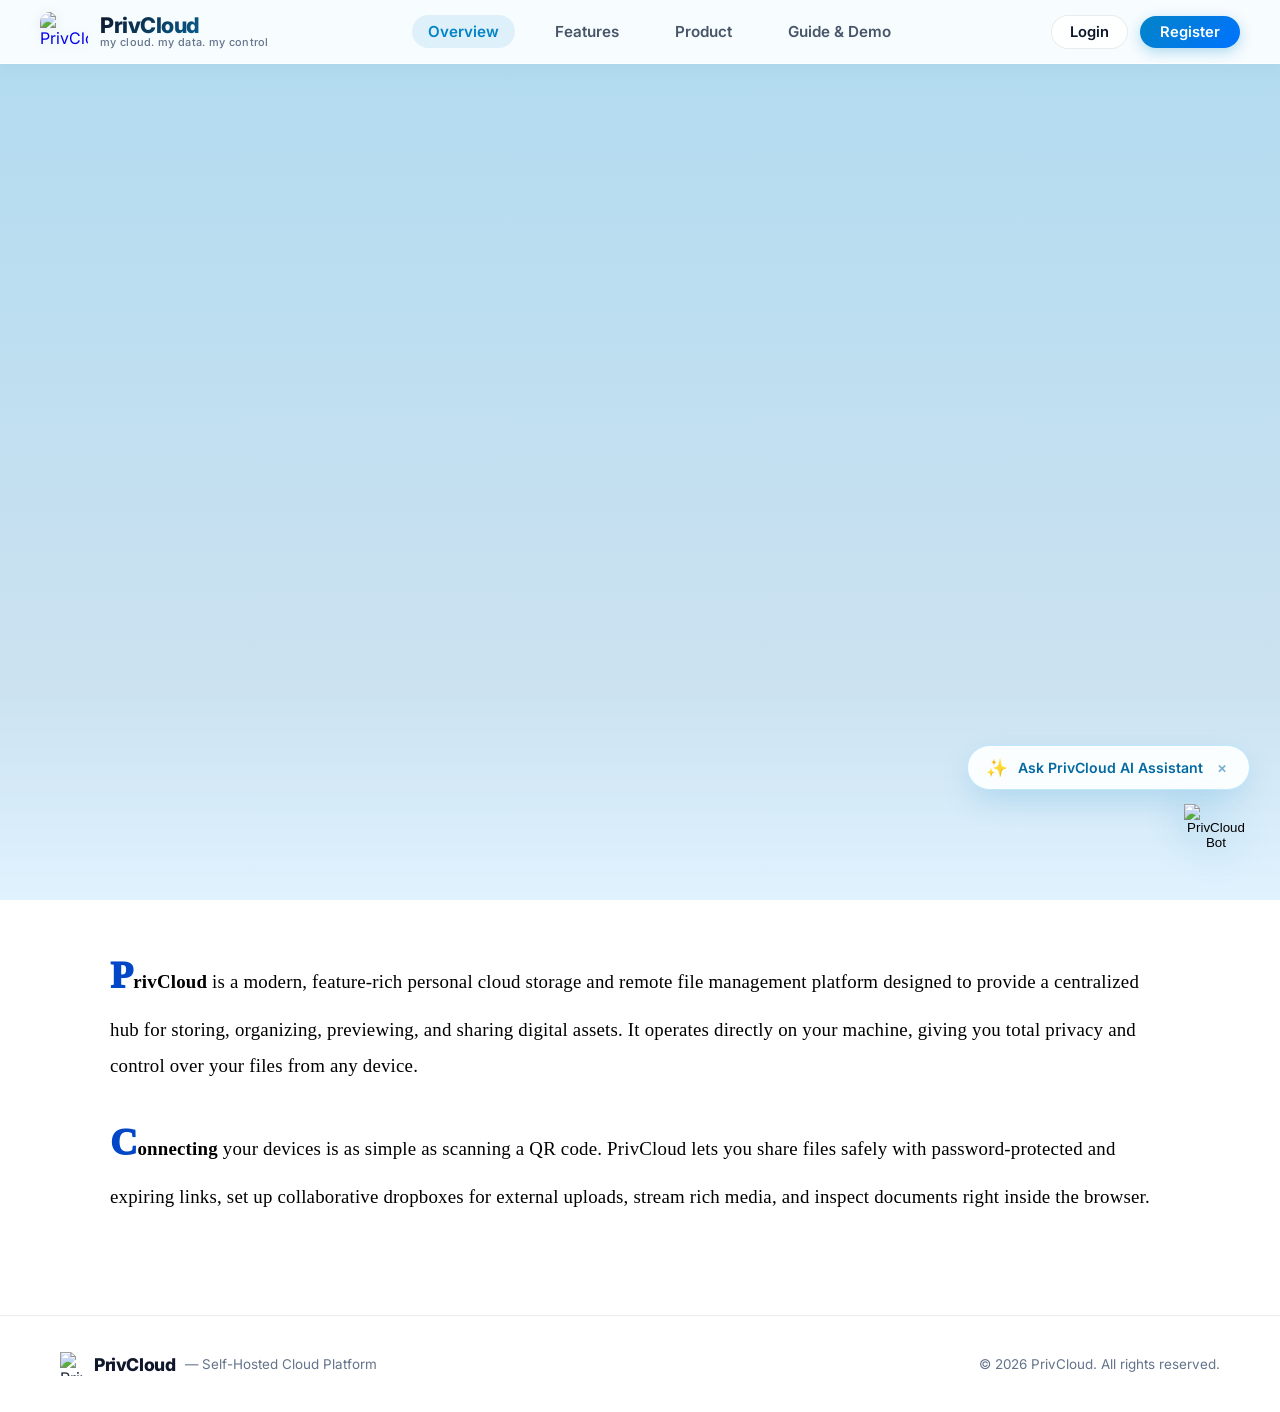
==== commit ec396be0: "implemented google Auth and chatbot is working well and good" ====
--- a/frontend/index.html
+++ b/frontend/index.html
@@ -5,15 +5,17 @@
     <meta charset="UTF-8">
     <meta name="viewport" content="width=device-width, initial-scale=1.0">
     <title>PrivCloud - Self-Hosted Cloud Platform</title>
-    
+
     <!-- Modern Typography & Icons -->
     <link rel="preconnect" href="https://fonts.googleapis.com">
     <link rel="preconnect" href="https://fonts.gstatic.com" crossorigin>
-    <link href="https://fonts.googleapis.com/css2?family=Inter:wght@300;400;500;600;700;800&display=swap" rel="stylesheet">
-    <link rel="icon" type="image/png" href="https://qrxjyvezlotjwggtgoqe.supabase.co/storage/v1/object/public/assets/logo.png">
+    <link href="https://fonts.googleapis.com/css2?family=Inter:wght@300;400;500;600;700;800&display=swap"
+        rel="stylesheet">
+    <link rel="icon" type="image/png"
+        href="https://qrxjyvezlotjwggtgoqe.supabase.co/storage/v1/object/public/assets/logo.png">
 
     <!-- Modular CSS Stylesheets -->
-    <link rel="stylesheet" href="landing_page/overview/overview.css?v=20">
+    <link rel="stylesheet" href="landing_page/overview/overview.css?v=55">
     <link rel="stylesheet" href="landing_page/features/feature.css?v=20">
     <link rel="stylesheet" href="landing_page/about/about.css?v=20">
     <link rel="stylesheet" href="landing_page/chatbot/chatbot.css?v=20">
@@ -26,16 +28,20 @@
 <body>
 
     <!-- 1. Top Navigation Bar -->
-    <nav class="navbar">
+    <nav class="navbar" id="site-navbar">
         <a href="#a8f10e7b9c2d4a6e" class="nav-brand">
-            <img src="https://qrxjyvezlotjwggtgoqe.supabase.co/storage/v1/object/public/assets/logo.png" alt="PrivCloud Logo" class="nav-logo">
-            <span class="nav-brand-text">PrivCloud</span>
+            <img src="https://qrxjyvezlotjwggtgoqe.supabase.co/storage/v1/object/public/assets/logo.png"
+                alt="PrivCloud Logo" class="nav-logo">
+            <div class="nav-brand-info">
+                <span class="nav-brand-text">PrivCloud</span>
+                <span class="nav-brand-subtitle">my cloud. my data. my control</span>
+            </div>
         </a>
         <ul class="nav-links">
             <li><a href="#a8f10e7b9c2d4a6e" class="active">Overview</a></li>
             <li><a href="#3b8c2f1e4a7d90bc">Features</a></li>
-            <li><a href="#7e2a9b4c0f81d3ea">About Us</a></li>
             <li><a href="product_page/product.html">Product</a></li>
+            <li><a href="demo_page/demo.html">Guide & Demo</a></li>
         </ul>
         <div class="nav-actions">
             <a href="auth_page/auth.html#e9b4c0f81d3ea72a" class="btn-login">Login</a>
@@ -47,7 +53,8 @@
     <section id="a8f10e7b9c2d4a6e" class="overview-section">
         <div class="video-placeholder-wrapper">
             <video autoplay loop muted playsinline class="product-video">
-                <source src="https://qrxjyvezlotjwggtgoqe.supabase.co/storage/v1/object/public/assets/retry.mp4" type="video/mp4">
+                <source src="https://qrxjyvezlotjwggtgoqe.supabase.co/storage/v1/object/public/assets/retry.mp4"
+                    type="video/mp4">
             </video>
         </div>
 
@@ -55,15 +62,15 @@
             <div class="about-section">
                 <div class="about-text-container">
                     <p>
-                        PrivCloud is a modern, feature-rich personal cloud storage and remote file management platform
-                        designed to provide a centralized hub for storing, organizing, previewing, and sharing digital
-                        assets. It operates directly on your machine, giving you total privacy and control over your files
-                        from any device.
+                        <strong>PrivCloud</strong> is a modern, feature-rich personal cloud storage and remote file
+                        management platform designed to provide a centralized hub for storing, organizing, previewing,
+                        and sharing digital assets. It operates directly on your machine, giving you total privacy and
+                        control over your files from any device.
                     </p>
                     <p>
-                        Connecting your devices is as simple as scanning a QR code. PrivCloud lets you share files safely
-                        with password-protected and expiring links, set up collaborative dropboxes for external uploads,
-                        stream rich media, and inspect documents right inside the browser.
+                        <strong>Connecting</strong> your devices is as simple as scanning a QR code. PrivCloud lets you
+                        share files safely with password-protected and expiring links, set up collaborative dropboxes
+                        for external uploads, stream rich media, and inspect documents right inside the browser.
                     </p>
                 </div>
             </div>
@@ -75,118 +82,20 @@
         <div id="feature-showcase-root"></div>
     </section>
 
-    <!-- 4. Landing Page: About Us & Special Thanks Section -->
-    <section id="7e2a9b4c0f81d3ea" class="about-us-section">
-        <div class="container">
-            
-            <!-- About Me Card -->
-            <div class="about-us-card">
-                
-                <div class="about-me-intro-row">
-                    <div class="about-me-avatar-box">
-                        <img src="https://qrxjyvezlotjwggtgoqe.supabase.co/storage/v1/object/public/assets/profile.jpg" alt="Developer Profile" class="about-me-avatar-img" onerror="this.onerror=null;this.src='https://qrxjyvezlotjwggtgoqe.supabase.co/storage/v1/object/public/assets/logo.png';">
-                        <span class="avatar-status-badge">
-                            <span class="avatar-status-dot"></span>
-                            AI Engineer & Builder
-                        </span>
-                    </div>
-
-                    <div class="about-me-title-box">
-                        <div class="about-us-badge">
-                            <span class="about-badge-dot"></span>
-                            ABOUT US
-                        </div>
-                        <h2 class="about-us-title">Building with AI. Solving real problems.</h2>
-                    </div>
-                </div>
-
-                <div class="about-us-grid">
-                    <div class="about-us-text-col">
-                        <p>
-                            I’m passionate about turning ideas into intelligent, practical applications. My primary interests lie in <strong>Artificial Intelligence, Machine Learning, Computer Vision, NLP, and Generative AI</strong>, where I enjoy experimenting with models and transforming them into usable products.
-                        </p>
-                        <p>
-                            I believe the best way to learn technology is by building with it. Every project I work on is an opportunity to understand a problem deeper, experiment with different approaches, and create something that can be useful in the real world.
-                        </p>
-
-                        <!-- Social / Contact Links -->
-                        <div class="about-me-social-links">
-                            <a href="https://www.linkedin.com" target="_blank" rel="noopener noreferrer" class="social-chip linkedin" title="Connect on LinkedIn">
-                                <svg class="social-svg" viewBox="0 0 24 24" width="16" height="16" fill="currentColor"><path d="M19 3a2 2 0 0 1 2 2v14a2 2 0 0 1-2 2H5a2 2 0 0 1-2-2V5a2 2 0 0 1 2-2h14m-.5 15.5v-5.3a3.26 3.26 0 0 0-3.26-3.26c-.85 0-1.84.52-2.28 1.3v-1.11h-2.79v8.37h2.79v-4.93c0-.77.62-1.4 1.39-1.4a1.4 1.4 0 0 1 1.4 1.4v4.93h2.75M6.46 10.9v8.37H9.2V10.9H6.46M7.83 6.45a1.6 1.6 0 0 0-1.6 1.6 1.6 1.6 0 0 0 1.6 1.6 1.6 1.6 0 0 0 1.6-1.6 1.6 1.6 0 0 0-1.6-1.6Z"/></svg>
-                                <span>LinkedIn</span>
-                            </a>
-                            <a href="https://github.com" target="_blank" rel="noopener noreferrer" class="social-chip github" title="Explore GitHub">
-                                <svg class="social-svg" viewBox="0 0 24 24" width="16" height="16" fill="currentColor"><path d="M12 2A10 10 0 0 0 2 12c0 4.42 2.87 8.17 6.84 9.5.5.08.66-.23.66-.5v-1.69c-2.77.6-3.36-1.34-3.36-1.34-.46-1.16-1.11-1.47-1.11-1.47-.91-.62.07-.6.07-.6 1 .07 1.53 1.03 1.53 1.03.87 1.52 2.34 1.07 2.91.83.1-.65.35-1.09.63-1.34-2.22-.25-4.55-1.11-4.55-4.92 0-1.11.38-2 1.03-2.71-.1-.25-.45-1.29.1-2.64 0 0 .84-.27 2.75 1.02.79-.22 1.65-.33 2.5-.33.85 0 1.71.11 2.5.33 1.91-1.29 2.75-1.02 2.75-1.02.55 1.35.2 2.39.1 2.64.65.71 1.03 1.6 1.03 2.71 0 3.82-2.34 4.66-4.57 4.91.36.31.69.92.69 1.85V21c0 .27.16.59.67.5C19.14 20.16 22 16.42 22 12A10 10 0 0 0 12 2Z"/></svg>
-                                <span>GitHub</span>
-                            </a>
-                            <a href="mailto:rajchandan739@gmail.com" class="social-chip gmail" title="Send an Email">
-                                <svg class="social-svg" viewBox="0 0 24 24" width="16" height="16" fill="currentColor"><path d="M20 4H4c-1.1 0-1.99.9-1.99 2L2 18c0 1.1.9 2 2 2h16c1.1 0 2-.9 2-2V6c0-1.1-.9-2-2-2zm0 4l-8 5-8-5V6l8 5 8-5v2z"/></svg>
-                                <span>Gmail</span>
-                            </a>
-                        </div>
-                    </div>
-
-                    <div class="about-us-pillars">
-                        <div class="pillar-card">
-                            <div class="pillar-icon">🤖</div>
-                            <div class="pillar-content">
-                                <h4>AI & Generative Models</h4>
-                                <p>Experimenting with LLMs, diffusion models, and transforming them into practical applications.</p>
-                            </div>
-                        </div>
-                        <div class="pillar-card">
-                            <div class="pillar-icon">👁️</div>
-                            <div class="pillar-content">
-                                <h4>Computer Vision & NLP</h4>
-                                <p>Extracting structured insights and semantic understanding from visual and text data.</p>
-                            </div>
-                        </div>
-                        <div class="pillar-card">
-                            <div class="pillar-icon">🛠️</div>
-                            <div class="pillar-content">
-                                <h4>Full-Stack Product Engineering</h4>
-                                <p>Building end-to-end architectures focused on speed, privacy, and real-world utility.</p>
-                            </div>
-                        </div>
-                    </div>
-                </div>
+    <!-- 4. Site Footer -->
+    <footer class="site-footer">
+        <div class="container footer-content">
+            <div class="footer-brand">
+                <img src="https://qrxjyvezlotjwggtgoqe.supabase.co/storage/v1/object/public/assets/logo.png"
+                    alt="PrivCloud Logo" class="footer-logo">
+                <span class="footer-brand-name">PrivCloud</span>
+                <span class="footer-tagline">— Self-Hosted Cloud Platform</span>
             </div>
-
-            <!-- Special Thanks Section Card -->
-            <div class="special-thanks-card">
-                <div class="special-thanks-badge">
-                    <span>❤️</span> SPECIAL THANKS
-                </div>
-                <div class="special-thanks-content">
-                    <div class="thanks-avatar-box">
-                        <img src="https://qrxjyvezlotjwggtgoqe.supabase.co/storage/v1/object/public/assets/ratnam_singh.jpg" alt="Ratnam Singh" class="thanks-avatar-img" onerror="this.onerror=null;this.src='https://qrxjyvezlotjwggtgoqe.supabase.co/storage/v1/object/public/assets/logo.png';">
-                    </div>
-                    <div class="thanks-info">
-                        <h3 class="thanks-name">Ratnam Singh</h3>
-                        <span class="thanks-role">Mentorship, Guidance & Technical Leadership</span>
-                        <p class="thanks-quote">
-                            "Special thanks to Ratnam Singh for the continuous inspiration, technical guidance, support, and invaluable mentorship throughout the development of this project."
-                        </p>
-                    </div>
-                </div>
+            <div class="footer-copy">
+                &copy; 2026 PrivCloud. All rights reserved.
             </div>
-
         </div>
-
-        <!-- Modern Footer -->
-        <footer class="site-footer">
-            <div class="container footer-content">
-                <div class="footer-brand">
-                    <img src="https://qrxjyvezlotjwggtgoqe.supabase.co/storage/v1/object/public/assets/logo.png" alt="PrivCloud Logo" class="footer-logo">
-                    <span class="footer-brand-name">PrivCloud</span>
-                    <span class="footer-tagline">— Self-Hosted Cloud Platform</span>
-                </div>
-                <div class="footer-copy">
-                    &copy; 2026 PrivCloud. All rights reserved.
-                </div>
-            </div>
-        </footer>
-    </section>
+    </footer>
 
     <!-- Core Scripts: GSAP & ScrollTrigger -->
     <script src="https://cdnjs.cloudflare.com/ajax/libs/gsap/3.12.5/gsap.min.js"></script>
@@ -200,13 +109,13 @@
     <script src="https://unpkg.com/@babel/standalone/babel.min.js"></script>
 
     <!-- Modular Module Scripts -->
-    <script src="landing_page/overview/overview.js?v=20"></script>
-    <script src="landing_page/features/feature.js?v=20"></script>
-    <script type="text/babel" src="landing_page/features/FeatureShowcase.jsx?v=20"></script>
-    <script src="landing_page/about/about.js?v=20"></script>
+    <script src="landing_page/overview/overview.js?v=25"></script>
+    <script src="landing_page/features/feature.js?v=25"></script>
+    <script type="text/babel" src="landing_page/features/FeatureShowcase.jsx?v=25"></script>
+    <script src="landing_page/about/about.js?v=25"></script>
 
     <!-- 5. Floating AI Chatbot Widget -->
-    <script src="landing_page/chatbot/chatbot.js?v=20"></script>
+    <script src="landing_page/chatbot/chatbot.js?v=25"></script>
 
 </body>
 
--- a/frontend/landing_page/overview/overview.css
+++ b/frontend/landing_page/overview/overview.css
@@ -46,16 +46,16 @@
     top: 0;
     left: 0;
     width: 100%;
-    height: 76px;
+    height: 64px;
     display: flex;
     align-items: center;
     justify-content: space-between;
     padding: 0 40px;
-    background: rgba(255, 255, 255, 0.08);
-    backdrop-filter: blur(14px);
-    -webkit-backdrop-filter: blur(14px);
-    border-bottom: 1px solid rgba(255, 255, 255, 0.25);
-    box-shadow: 0 4px 24px rgba(0, 0, 0, 0.02);
+    background: rgba(255, 255, 255, 0.88);
+    backdrop-filter: blur(16px);
+    -webkit-backdrop-filter: blur(16px);
+    border-bottom: 1px solid rgba(255, 255, 255, 0.9);
+    box-shadow: 0 4px 20px rgba(0, 0, 0, 0.03);
     z-index: 1000;
 }
 
@@ -81,6 +81,13 @@
     transform: scale(1.06);
 }
 
+.nav-brand-info {
+    display: flex;
+    flex-direction: column;
+    justify-content: center;
+    line-height: 1.1;
+}
+
 .nav-brand-text {
     font-size: 1.35rem;
     font-weight: 800;
@@ -91,10 +98,17 @@
     -webkit-text-fill-color: transparent;
 }
 
+.nav-brand-subtitle {
+    font-size: 0.68rem;
+    font-weight: 500;
+    color: var(--text-muted, #64748b);
+    letter-spacing: 0.3px;
+}
+
 .nav-links {
     display: flex;
     align-items: center;
-    gap: 32px;
+    gap: 24px;
     list-style: none;
 }
 
@@ -103,28 +117,22 @@
     font-size: 0.95rem;
     font-weight: 600;
     color: #475569;
-    padding: 7px 18px;
+    padding: 7px 16px;
     border-radius: 20px;
     transition: all 0.25s cubic-bezier(0.16, 1, 0.3, 1);
     display: inline-block;
 }
 
-.nav-links li a:hover {
-    color: #0284c7;
-    background: rgba(2, 132, 199, 0.06);
-}
-
+.nav-links li a:hover,
 .nav-links li a.active {
     color: #0284c7;
-    background: rgba(2, 132, 199, 0.12);
-    font-weight: 700;
-    box-shadow: inset 0 0 0 1px rgba(2, 132, 199, 0.25);
+    background: rgba(2, 132, 199, 0.1);
 }
 
 .nav-actions {
     display: flex;
     align-items: center;
-    gap: 14px;
+    gap: 12px;
 }
 
 .btn-login {
@@ -132,31 +140,33 @@
     font-size: 0.92rem;
     font-weight: 600;
     color: #0f172a;
-    padding: 8px 18px;
-    border-radius: 10px;
+    padding: 7px 18px;
+    border-radius: 20px;
+    background: rgba(255, 255, 255, 0.8);
+    border: 1px solid rgba(0, 0, 0, 0.08);
     transition: all 0.2s ease;
 }
 
 .btn-login:hover {
-    color: #0284c7;
-    background: rgba(255, 255, 255, 0.6);
+    background: #ffffff;
+    box-shadow: 0 2px 10px rgba(0, 0, 0, 0.06);
 }
 
 .btn-register {
     text-decoration: none;
     font-size: 0.92rem;
     font-weight: 600;
-    color: #ffffff;
+    color: #ffffff !important;
+    padding: 7px 20px;
+    border-radius: 20px;
     background: linear-gradient(135deg, #0284c7 0%, #0072ff 100%);
-    padding: 8px 20px;
-    border-radius: 10px;
-    box-shadow: 0 4px 14px rgba(2, 132, 199, 0.35);
+    box-shadow: 0 4px 14px rgba(2, 132, 199, 0.3);
     transition: all 0.25s ease;
 }
 
 .btn-register:hover {
-    transform: translateY(-2px);
-    box-shadow: 0 6px 20px rgba(2, 132, 199, 0.45);
+    transform: translateY(-1px);
+    box-shadow: 0 6px 20px rgba(2, 132, 199, 0.4);
 }
 
 /* Layout */
@@ -172,13 +182,14 @@
 .overview-section {
     position: relative;
     width: 100%;
-    padding-top: 76px; /* Offset for fixed navbar */
+    padding-top: 64px;
+    /* Offset for fixed navbar */
 }
 
 .video-placeholder-wrapper {
     width: 100%;
     max-width: 100%;
-    height: calc(100vh - 76px);
+    height: calc(100vh - 64px);
     background: rgba(0, 0, 0, 0.05);
     position: relative;
     overflow: hidden;
@@ -208,25 +219,36 @@
     max-width: 1100px;
     text-align: left;
     padding: 0 20px;
+
 }
 
 .about-text-container p {
-    font-size: 1.2rem;
-    line-height: 1.85;
-    color: var(--text-main);
+    font-family: Georgia, 'Times New Roman', Times, serif;
+    font-size: 1.18rem;
+    line-height: 1.9;
+    color: #000000;
     font-weight: 450;
-    margin-bottom: 20px;
+    margin-bottom: 24px;
+    letter-spacing: 0.2px;
+}
+
+.about-text-container p::first-letter {
+    font-weight: 1000;
+    font-size: 2em;
+    color: #0247c7;
 }
 
 .about-text-container p:last-child {
     margin-bottom: 0;
 }
+
 
 @keyframes fadeInUp {
     from {
         opacity: 0;
         transform: translateY(20px);
     }
+
     to {
         opacity: 1;
         transform: translateY(0);
@@ -234,10 +256,13 @@
 }
 
 @keyframes livePulse {
-    0%, 100% {
+
+    0%,
+    100% {
         opacity: 1;
         transform: scale(1);
     }
+
     50% {
         opacity: 0.5;
         transform: scale(0.85);
@@ -249,14 +274,17 @@
         padding: 0 16px;
         height: 64px;
     }
+
     .nav-links {
         display: none;
     }
+
     .about-text-container p {
         font-size: 1.05rem;
         line-height: 1.7;
     }
+
     .video-placeholder-wrapper {
         height: 60vh;
     }
-}
+}
--- a/frontend/landing_page/about/about.css
+++ b/frontend/landing_page/about/about.css
@@ -1,10 +1,10 @@
 /* ==========================================================================
-   ABOUT US & FOOTER SECTION
+   SPECIAL THANKS & FOOTER SECTION
    ========================================================================== */
 
 .about-us-section {
     position: relative;
-    padding: 100px 0 40px;
+    padding: 60px 0 40px;
     background: linear-gradient(to bottom, var(--bg-light-start, #bae6fd), var(--bg-light-end, #e0f2fe));
     background-attachment: fixed;
     z-index: 20;
@@ -337,7 +337,12 @@
 /* Modern Site Footer */
 .site-footer {
     border-top: 1px solid rgba(15, 23, 42, 0.08);
-    padding-top: 32px;
+    padding: 36px 0;
+    background: rgba(255, 255, 255, 0.55);
+    backdrop-filter: blur(16px);
+    -webkit-backdrop-filter: blur(16px);
+    position: relative;
+    z-index: 20;
 }
 
 .footer-content {
--- a/frontend/landing_page/chatbot/chatbot.css
+++ b/frontend/landing_page/chatbot/chatbot.css
@@ -417,10 +417,10 @@
 }
 
 .welcome-text {
-    font-size: 0.85rem;
-    color: #475569;
-    line-height: 1.5;
-    margin-bottom: 12px;
+    font-size: 0.88rem;
+    color: #334155;
+    line-height: 1.55;
+    margin-bottom: 0;
 }
 
 /* Suggested Chips */
@@ -891,6 +891,19 @@
     height: 6px;
     border-radius: 50%;
     background: #10b981;
+}
+
+.chat-footer-contact-link {
+    color: #0284c7;
+    text-decoration: underline;
+    font-weight: 600;
+    cursor: pointer;
+    transition: all 0.2s ease;
+}
+
+.chat-footer-contact-link:hover {
+    color: #0369a1;
+    text-decoration: underline;
 }
 
 /* Toast notification */
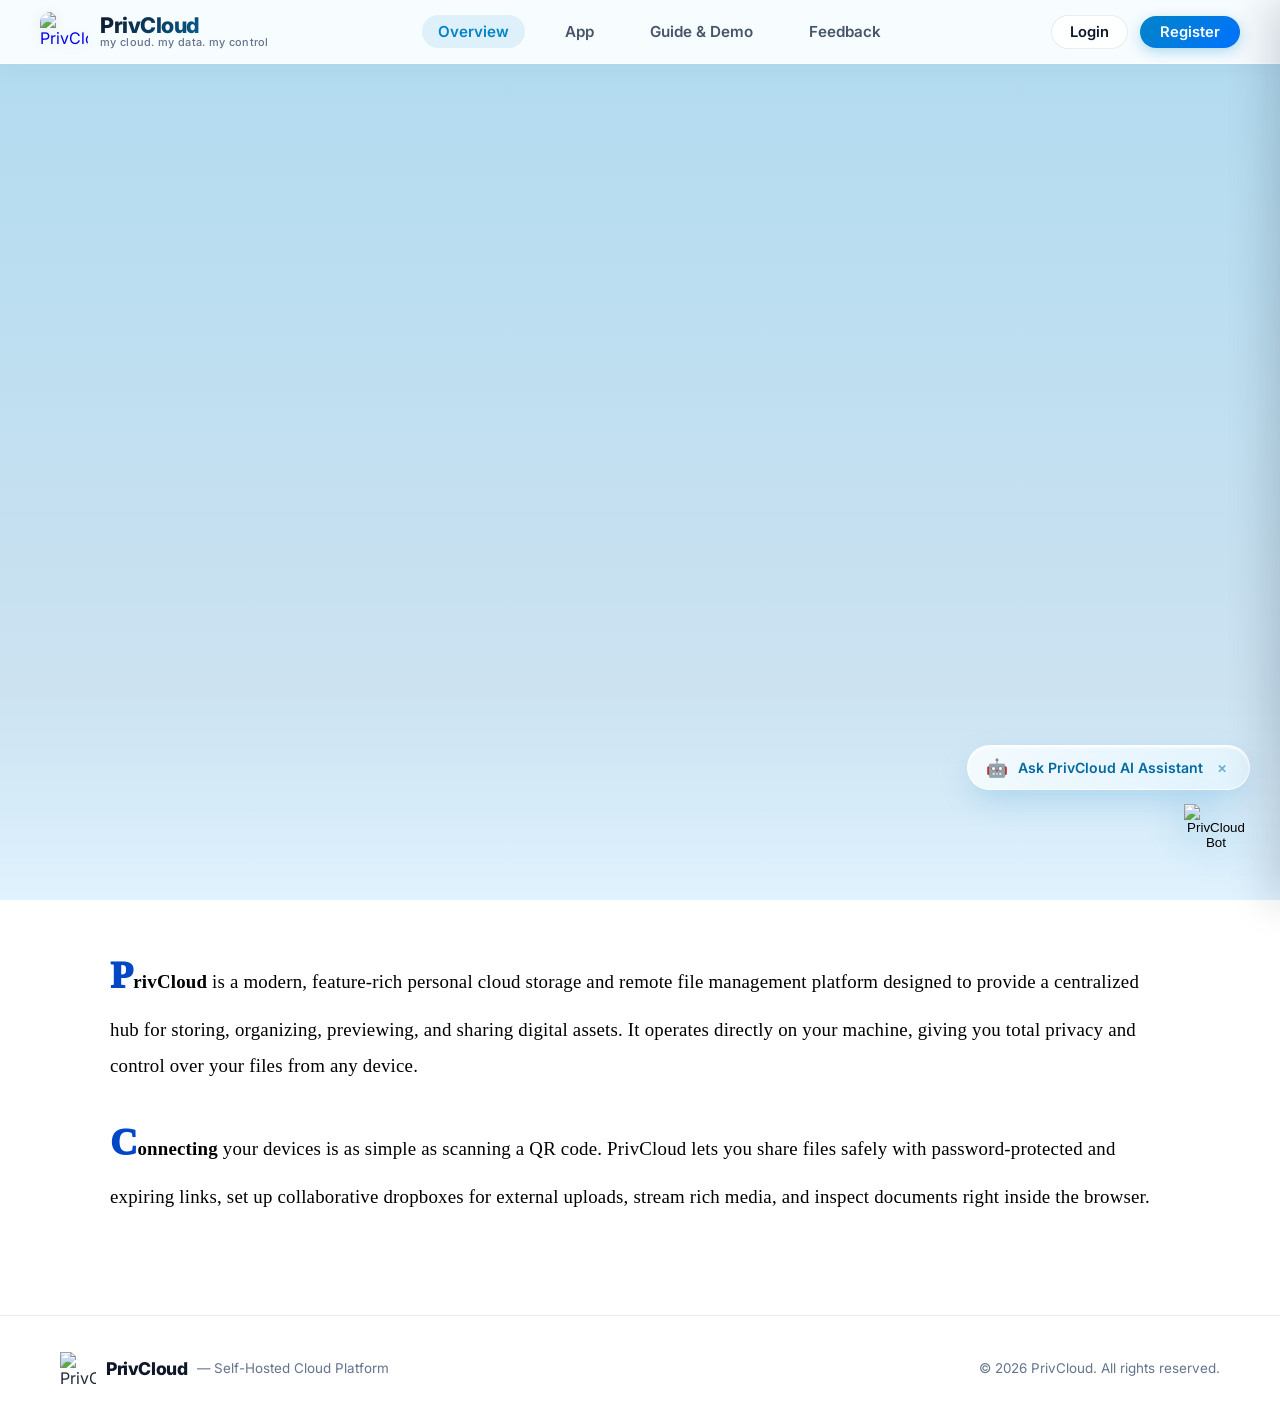
==== commit 83142038: "feat: implement live customer support chat with image attachments, proxy auto-healing, and license g" ====
--- a/frontend/index.html
+++ b/frontend/index.html
@@ -15,14 +15,16 @@
         href="https://qrxjyvezlotjwggtgoqe.supabase.co/storage/v1/object/public/assets/logo.png">
 
     <!-- Modular CSS Stylesheets -->
+    <link rel="stylesheet" href="mobileNav.css?v=1">
     <link rel="stylesheet" href="landing_page/overview/overview.css?v=55">
     <link rel="stylesheet" href="landing_page/features/feature.css?v=20">
     <link rel="stylesheet" href="landing_page/about/about.css?v=20">
-    <link rel="stylesheet" href="landing_page/chatbot/chatbot.css?v=20">
+    <link rel="stylesheet" href="landing_page/chatbot/chatbot.css?v=27">
 
     <!-- Supabase JS SDK & Client Initialization -->
     <script src="https://cdn.jsdelivr.net/npm/@supabase/supabase-js@2"></script>
     <script src="supabaseClient.js?v=20"></script>
+    <script src="mobileNav.js?v=1"></script>
 </head>
 
 <body>
@@ -39,15 +41,91 @@
         </a>
         <ul class="nav-links">
             <li><a href="#a8f10e7b9c2d4a6e" class="active">Overview</a></li>
-            <li><a href="#3b8c2f1e4a7d90bc">Features</a></li>
-            <li><a href="product_page/product.html">Product</a></li>
+            <li><a href="product_page/product.html">App</a></li>
             <li><a href="demo_page/demo.html">Guide & Demo</a></li>
+            <li><a href="feedback_page/feedback.html">Feedback</a></li>
+            <li><a href="support_page/support.html" style="color: #0284c7; font-weight: 700;">Support 🎧</a></li>
         </ul>
         <div class="nav-actions">
             <a href="auth_page/auth.html#e9b4c0f81d3ea72a" class="btn-login">Login</a>
             <a href="auth_page/auth.html#f2d8a0c4e6b1973f" class="btn-register">Register</a>
         </div>
+        <button class="mobile-nav-toggle" id="mobile-nav-toggle" aria-label="Toggle navigation menu" aria-expanded="false">
+            <span class="hamburger-bar"></span>
+            <span class="hamburger-bar"></span>
+            <span class="hamburger-bar"></span>
+        </button>
     </nav>
+
+    <!-- Mobile Navigation Drawer & Backdrop -->
+    <div class="mobile-nav-backdrop" id="mobile-nav-backdrop"></div>
+    <aside class="mobile-nav-drawer" id="mobile-nav-drawer" aria-hidden="true">
+        <div class="mobile-drawer-header">
+            <div class="nav-brand">
+                <img src="https://qrxjyvezlotjwggtgoqe.supabase.co/storage/v1/object/public/assets/logo.png"
+                    alt="PrivCloud Logo" class="nav-logo">
+                <div class="nav-brand-info">
+                    <span class="nav-brand-text">PrivCloud</span>
+                </div>
+            </div>
+            <button class="mobile-drawer-close" id="mobile-drawer-close" aria-label="Close menu">&times;</button>
+        </div>
+        <ul class="mobile-nav-links">
+            <li>
+                <a href="#a8f10e7b9c2d4a6e" class="mobile-nav-link active">
+                    <div class="mobile-nav-link-left">
+                        <span class="mobile-nav-link-icon">🏠</span>
+                        <span>Overview</span>
+                    </div>
+                    <span class="mobile-nav-link-arrow">→</span>
+                </a>
+            </li>
+            <li>
+                <a href="product_page/product.html" class="mobile-nav-link">
+                    <div class="mobile-nav-link-left">
+                        <span class="mobile-nav-link-icon">💎</span>
+                        <span>App</span>
+                    </div>
+                    <span class="mobile-nav-link-arrow">→</span>
+                </a>
+            </li>
+            <li>
+                <a href="demo_page/demo.html" class="mobile-nav-link">
+                    <div class="mobile-nav-link-left">
+                        <span class="mobile-nav-link-icon">📖</span>
+                        <span>Guide & Demo</span>
+                    </div>
+                    <span class="mobile-nav-link-arrow">→</span>
+                </a>
+            </li>
+            <li>
+                <a href="feedback_page/feedback.html" class="mobile-nav-link">
+                    <div class="mobile-nav-link-left">
+                        <span class="mobile-nav-link-icon">⭐</span>
+                        <span>Feedback</span>
+                    </div>
+                    <span class="mobile-nav-link-arrow">→</span>
+                </a>
+            </li>
+            <li>
+                <a href="support_page/support.html" class="mobile-nav-link">
+                    <div class="mobile-nav-link-left">
+                        <span class="mobile-nav-link-icon">🎧</span>
+                        <span>Customer Support</span>
+                    </div>
+                    <span class="mobile-nav-link-arrow">→</span>
+                </a>
+            </li>
+        </ul>
+        <div class="mobile-nav-actions" id="mobile-nav-actions">
+            <a href="auth_page/auth.html#e9b4c0f81d3ea72a" class="mobile-btn-login">Login</a>
+            <a href="auth_page/auth.html#f2d8a0c4e6b1973f" class="mobile-btn-register">Register</a>
+        </div>
+        <div class="mobile-drawer-footer">
+            <span>🔒</span>
+            <span>Self-Hosted & Private Personal Cloud</span>
+        </div>
+    </aside>
 
     <!-- 2. Landing Page: Overview Section (Video + Intro) -->
     <section id="a8f10e7b9c2d4a6e" class="overview-section">
@@ -87,7 +165,7 @@
         <div class="container footer-content">
             <div class="footer-brand">
                 <img src="https://qrxjyvezlotjwggtgoqe.supabase.co/storage/v1/object/public/assets/logo.png"
-                    alt="PrivCloud Logo" class="footer-logo">
+                    alt="PrivCloud Logo" class="footer-logo" style="height: 32px; width: auto; max-width: 36px; object-fit: contain;">
                 <span class="footer-brand-name">PrivCloud</span>
                 <span class="footer-tagline">— Self-Hosted Cloud Platform</span>
             </div>
@@ -115,7 +193,7 @@
     <script src="landing_page/about/about.js?v=25"></script>
 
     <!-- 5. Floating AI Chatbot Widget -->
-    <script src="landing_page/chatbot/chatbot.js?v=25"></script>
+    <script src="landing_page/chatbot/chatbot.js?v=26"></script>
 
 </body>
 
--- a/frontend/mobileNav.css
+++ b/frontend/mobileNav.css
@@ -0,0 +1,387 @@
+/* ==========================================================================
+   PrivCloud — Unified Mobile Navigation Stylesheet (mobileNav.css)
+   Theme: Frosted Sky-Blue Glassmorphism · Premium SaaS Responsive UI
+   ========================================================================== */
+
+/* ----------------------------------------------------
+   1. HAMBURGER TOGGLE BUTTON
+   ---------------------------------------------------- */
+.mobile-nav-toggle {
+    display: none;
+    align-items: center;
+    justify-content: center;
+    flex-direction: column;
+    gap: 5px;
+    width: 42px;
+    height: 42px;
+    padding: 0;
+    background: rgba(2, 132, 199, 0.08);
+    border: 1px solid rgba(2, 132, 199, 0.22);
+    border-radius: 12px;
+    cursor: pointer;
+    z-index: 1001;
+    transition: all 0.25s cubic-bezier(0.16, 1, 0.3, 1);
+    -webkit-tap-highlight-color: transparent;
+}
+
+.mobile-nav-toggle:hover {
+    background: rgba(2, 132, 199, 0.16);
+    border-color: rgba(2, 132, 199, 0.4);
+    transform: scale(1.04);
+}
+
+.mobile-nav-toggle:active {
+    transform: scale(0.96);
+}
+
+.mobile-nav-toggle .hamburger-bar {
+    display: block;
+    width: 20px;
+    height: 2px;
+    background: #0f172a;
+    border-radius: 2px;
+    transition: transform 0.3s cubic-bezier(0.16, 1, 0.3, 1), opacity 0.2s ease, background 0.3s ease;
+    transform-origin: center;
+}
+
+/* Active Morph to Close 'X' */
+.mobile-nav-toggle.is-active .hamburger-bar:nth-child(1) {
+    transform: translateY(7px) rotate(45deg);
+    background: #0284c7;
+}
+
+.mobile-nav-toggle.is-active .hamburger-bar:nth-child(2) {
+    opacity: 0;
+    transform: scaleX(0);
+}
+
+.mobile-nav-toggle.is-active .hamburger-bar:nth-child(3) {
+    transform: translateY(-7px) rotate(-45deg);
+    background: #0284c7;
+}
+
+/* ----------------------------------------------------
+   2. BACKDROP OVERLAY
+   ---------------------------------------------------- */
+.mobile-nav-backdrop {
+    position: fixed;
+    inset: 0;
+    background: rgba(15, 23, 42, 0.45);
+    backdrop-filter: blur(8px);
+    -webkit-backdrop-filter: blur(8px);
+    z-index: 99995;
+    opacity: 0;
+    pointer-events: none;
+    transition: opacity 0.32s cubic-bezier(0.16, 1, 0.3, 1);
+}
+
+.mobile-nav-backdrop.is-open {
+    opacity: 1;
+    pointer-events: auto;
+}
+
+/* ----------------------------------------------------
+   3. MOBILE DRAWER CONTAINER
+   ---------------------------------------------------- */
+.mobile-nav-drawer {
+    position: fixed;
+    top: 0;
+    right: 0;
+    width: min(340px, 86vw);
+    height: 100vh;
+    height: 100dvh;
+    background: rgba(255, 255, 255, 0.97);
+    backdrop-filter: blur(24px);
+    -webkit-backdrop-filter: blur(24px);
+    border-left: 1px solid rgba(255, 255, 255, 0.9);
+    box-shadow: -12px 0 40px rgba(15, 23, 42, 0.16);
+    z-index: 100000;
+    display: flex;
+    flex-direction: column;
+    padding: 20px 20px 24px;
+    transform: translateX(100%);
+    transition: transform 0.35s cubic-bezier(0.16, 1, 0.3, 1);
+    will-change: transform;
+    overflow-y: auto;
+    overscroll-behavior: contain;
+}
+
+.mobile-nav-drawer.is-open {
+    transform: translateX(0);
+}
+
+/* Drawer Header */
+.mobile-drawer-header {
+    display: flex;
+    align-items: center;
+    justify-content: space-between;
+    padding-bottom: 16px;
+    border-bottom: 1px solid rgba(15, 23, 42, 0.08);
+}
+
+.mobile-drawer-header .nav-brand {
+    display: flex;
+    align-items: center;
+    gap: 10px;
+    text-decoration: none;
+}
+
+.mobile-drawer-header .nav-logo {
+    height: 34px;
+    width: auto;
+    border-radius: 8px;
+}
+
+.mobile-drawer-header .nav-brand-text {
+    font-size: 1.2rem;
+    font-weight: 800;
+    letter-spacing: -0.4px;
+    background: linear-gradient(135deg, #0f172a 0%, #0284c7 100%);
+    -webkit-background-clip: text;
+    -webkit-text-fill-color: transparent;
+}
+
+.mobile-drawer-close {
+    width: 36px;
+    height: 36px;
+    border-radius: 50%;
+    background: rgba(15, 23, 42, 0.05);
+    border: 1px solid rgba(15, 23, 42, 0.08);
+    font-size: 1.35rem;
+    line-height: 1;
+    color: #475569;
+    display: flex;
+    align-items: center;
+    justify-content: center;
+    cursor: pointer;
+    transition: all 0.2s cubic-bezier(0.16, 1, 0.3, 1);
+    -webkit-tap-highlight-color: transparent;
+}
+
+.mobile-drawer-close:hover {
+    background: rgba(239, 68, 68, 0.1);
+    color: #ef4444;
+    border-color: rgba(239, 68, 68, 0.25);
+    transform: rotate(90deg);
+}
+
+/* ----------------------------------------------------
+   4. DRAWER NAVIGATION LINKS
+   ---------------------------------------------------- */
+.mobile-nav-links {
+    list-style: none;
+    display: flex;
+    flex-direction: column;
+    gap: 8px;
+    padding: 18px 0;
+    flex: 1;
+    margin: 0;
+}
+
+.mobile-nav-link {
+    display: flex;
+    align-items: center;
+    justify-content: space-between;
+    padding: 12px 16px;
+    border-radius: 14px;
+    text-decoration: none;
+    font-size: 0.98rem;
+    font-weight: 600;
+    color: #334155;
+    background: transparent;
+    border: 1px solid transparent;
+    transition: all 0.2s cubic-bezier(0.16, 1, 0.3, 1);
+    -webkit-tap-highlight-color: transparent;
+}
+
+.mobile-nav-link-left {
+    display: flex;
+    align-items: center;
+    gap: 12px;
+}
+
+.mobile-nav-link-icon {
+    font-size: 1.15rem;
+    width: 24px;
+    display: inline-flex;
+    align-items: center;
+    justify-content: center;
+}
+
+.mobile-nav-link-arrow {
+    font-size: 0.85rem;
+    color: #94a3b8;
+    transition: transform 0.2s ease, color 0.2s ease;
+}
+
+.mobile-nav-link:hover {
+    background: rgba(2, 132, 199, 0.08);
+    color: #0284c7;
+    border-color: rgba(2, 132, 199, 0.16);
+    transform: translateX(3px);
+}
+
+.mobile-nav-link:hover .mobile-nav-link-arrow {
+    color: #0284c7;
+    transform: translateX(2px);
+}
+
+.mobile-nav-link.active {
+    background: linear-gradient(135deg, rgba(2, 132, 199, 0.14) 0%, rgba(0, 114, 255, 0.08) 100%);
+    color: #0284c7;
+    border-color: rgba(2, 132, 199, 0.26);
+    font-weight: 700;
+    box-shadow: 0 2px 10px rgba(2, 132, 199, 0.08);
+}
+
+.mobile-nav-link.active .mobile-nav-link-arrow {
+    color: #0284c7;
+    transform: translateX(3px);
+}
+
+/* ----------------------------------------------------
+   5. DRAWER AUTH ACTIONS
+   ---------------------------------------------------- */
+.mobile-nav-actions {
+    display: flex;
+    flex-direction: column;
+    gap: 10px;
+    padding-top: 18px;
+    border-top: 1px solid rgba(15, 23, 42, 0.08);
+}
+
+.mobile-btn-login {
+    display: flex;
+    align-items: center;
+    justify-content: center;
+    gap: 8px;
+    width: 100%;
+    padding: 12px 18px;
+    border-radius: 14px;
+    font-weight: 600;
+    font-size: 0.95rem;
+    text-decoration: none;
+    color: #0f172a;
+    background: #ffffff;
+    border: 1px solid rgba(15, 23, 42, 0.12);
+    box-shadow: 0 2px 8px rgba(0, 0, 0, 0.04);
+    transition: all 0.2s ease;
+}
+
+.mobile-btn-login:hover {
+    background: #f8fafc;
+    border-color: rgba(15, 23, 42, 0.2);
+    box-shadow: 0 4px 12px rgba(0, 0, 0, 0.06);
+}
+
+.mobile-btn-register {
+    display: flex;
+    align-items: center;
+    justify-content: center;
+    gap: 8px;
+    width: 100%;
+    padding: 12px 20px;
+    border-radius: 14px;
+    font-weight: 600;
+    font-size: 0.95rem;
+    text-decoration: none;
+    color: #ffffff !important;
+    background: linear-gradient(135deg, #0284c7 0%, #0072ff 100%);
+    box-shadow: 0 4px 14px rgba(2, 132, 199, 0.3);
+    transition: all 0.25s ease;
+}
+
+.mobile-btn-register:hover {
+    transform: translateY(-1px);
+    box-shadow: 0 6px 20px rgba(2, 132, 199, 0.4);
+}
+
+/* User Logged In State */
+.mobile-user-badge {
+    display: flex;
+    align-items: center;
+    justify-content: center;
+    gap: 8px;
+    width: 100%;
+    padding: 11px 16px;
+    font-weight: 600;
+    font-size: 0.92rem;
+    color: #0284c7;
+    background: rgba(2, 132, 199, 0.1);
+    border-radius: 14px;
+    border: 1px solid rgba(2, 132, 199, 0.25);
+}
+
+.mobile-btn-logout {
+    display: flex;
+    align-items: center;
+    justify-content: center;
+    gap: 8px;
+    width: 100%;
+    padding: 11px 16px;
+    font-weight: 600;
+    font-size: 0.92rem;
+    color: #ef4444;
+    background: rgba(239, 68, 68, 0.08);
+    border-radius: 14px;
+    border: 1px solid rgba(239, 68, 68, 0.2);
+    cursor: pointer;
+    transition: all 0.2s ease;
+}
+
+.mobile-btn-logout:hover {
+    background: rgba(239, 68, 68, 0.15);
+    border-color: rgba(239, 68, 68, 0.35);
+}
+
+/* ----------------------------------------------------
+   6. DRAWER FOOTER
+   ---------------------------------------------------- */
+.mobile-drawer-footer {
+    padding-top: 16px;
+    text-align: center;
+    font-size: 0.78rem;
+    color: #94a3b8;
+    font-weight: 500;
+    display: flex;
+    align-items: center;
+    justify-content: center;
+    gap: 6px;
+}
+
+/* ----------------------------------------------------
+   7. BODY LOCK & RESPONSIVE BREAKPOINTS
+   ---------------------------------------------------- */
+body.nav-drawer-open {
+    overflow: hidden !important;
+    touch-action: none;
+}
+
+@media (max-width: 768px) {
+    .mobile-nav-toggle {
+        display: flex;
+    }
+}
+
+@media (max-width: 480px) {
+    .nav-brand-subtitle {
+        display: none !important;
+    }
+
+    .navbar > .nav-actions {
+        display: none !important;
+    }
+
+    .navbar {
+        padding: 0 16px;
+        height: 60px;
+    }
+
+    .overview-section,
+    body.product-body,
+    body.demo-body,
+    body.purchase-body,
+    body.auth-body {
+        padding-top: 60px;
+    }
+}
--- a/frontend/landing_page/overview/overview.css
+++ b/frontend/landing_page/overview/overview.css
@@ -1,290 +1,396 @@
-:root {
-    --bg-light-start: #bae6fd;
-    --bg-light-end: #e0f2fe;
-    --text-main: #1e293b;
-    --text-muted: #64748b;
-
-    --card-bg: rgba(255, 255, 255, 0.6);
-    --card-border: rgba(255, 255, 255, 0.8);
-    --card-hover-bg: rgba(255, 255, 255, 0.9);
-    --card-hover-border: rgba(255, 255, 255, 1);
-
-    --grad-blue: linear-gradient(135deg, #00c6ff 0%, #0072ff 100%);
-    --grad-purple: linear-gradient(135deg, #8e2de2 0%, #4a00e0 100%);
-    --grad-pink: linear-gradient(135deg, #ff0844 0%, #ffb199 100%);
-    --grad-teal: linear-gradient(135deg, #11998e 0%, #38ef7d 100%);
-    --grad-orange: linear-gradient(135deg, #ff9a44 0%, #fc6076 100%);
-    --grad-magenta: linear-gradient(135deg, #f0059b 0%, #61045f 100%);
-    --grad-silver: linear-gradient(135deg, #e6e9f0 0%, #eef1f5 100%);
-}
-
-* {
-    margin: 0;
-    padding: 0;
-    box-sizing: border-box;
-}
-
-html {
-    scroll-behavior: smooth;
-}
-
-body {
-    background: linear-gradient(to bottom, var(--bg-light-start), var(--bg-light-end));
-    background-attachment: fixed;
-    font-family: 'Inter', -apple-system, BlinkMacSystemFont, 'Segoe UI', Roboto, sans-serif;
-    color: var(--text-main);
-    min-height: 100vh;
-    overflow-x: hidden;
-    position: relative;
-}
-
-/* ----------------------------------------------------
-   TOP NAVIGATION BAR
-   ---------------------------------------------------- */
-.navbar {
-    position: fixed;
-    top: 0;
-    left: 0;
-    width: 100%;
-    height: 64px;
-    display: flex;
-    align-items: center;
-    justify-content: space-between;
-    padding: 0 40px;
-    background: rgba(255, 255, 255, 0.88);
-    backdrop-filter: blur(16px);
-    -webkit-backdrop-filter: blur(16px);
-    border-bottom: 1px solid rgba(255, 255, 255, 0.9);
-    box-shadow: 0 4px 20px rgba(0, 0, 0, 0.03);
-    z-index: 1000;
-}
-
-.nav-brand {
-    display: flex;
-    align-items: center;
-    gap: 12px;
-    text-decoration: none;
-    cursor: pointer;
-}
-
-.nav-logo {
-    height: 40px;
-    width: auto;
-    max-width: 48px;
-    object-fit: contain;
-    border-radius: 10px;
-    filter: drop-shadow(0 2px 6px rgba(0, 0, 0, 0.08));
-    transition: transform 0.3s ease;
-}
-
-.nav-brand:hover .nav-logo {
-    transform: scale(1.06);
-}
-
-.nav-brand-info {
-    display: flex;
-    flex-direction: column;
-    justify-content: center;
-    line-height: 1.1;
-}
-
-.nav-brand-text {
-    font-size: 1.35rem;
-    font-weight: 800;
-    letter-spacing: -0.5px;
-    color: #0f172a;
-    background: linear-gradient(135deg, #0f172a 0%, #0284c7 100%);
-    -webkit-background-clip: text;
-    -webkit-text-fill-color: transparent;
-}
-
-.nav-brand-subtitle {
-    font-size: 0.68rem;
-    font-weight: 500;
-    color: var(--text-muted, #64748b);
-    letter-spacing: 0.3px;
-}
-
-.nav-links {
-    display: flex;
-    align-items: center;
-    gap: 24px;
-    list-style: none;
-}
-
-.nav-links li a {
-    text-decoration: none;
-    font-size: 0.95rem;
-    font-weight: 600;
-    color: #475569;
-    padding: 7px 16px;
-    border-radius: 20px;
-    transition: all 0.25s cubic-bezier(0.16, 1, 0.3, 1);
-    display: inline-block;
-}
-
-.nav-links li a:hover,
-.nav-links li a.active {
-    color: #0284c7;
-    background: rgba(2, 132, 199, 0.1);
-}
-
-.nav-actions {
-    display: flex;
-    align-items: center;
-    gap: 12px;
-}
-
-.btn-login {
-    text-decoration: none;
-    font-size: 0.92rem;
-    font-weight: 600;
-    color: #0f172a;
-    padding: 7px 18px;
-    border-radius: 20px;
-    background: rgba(255, 255, 255, 0.8);
-    border: 1px solid rgba(0, 0, 0, 0.08);
-    transition: all 0.2s ease;
-}
-
-.btn-login:hover {
-    background: #ffffff;
-    box-shadow: 0 2px 10px rgba(0, 0, 0, 0.06);
-}
-
-.btn-register {
-    text-decoration: none;
-    font-size: 0.92rem;
-    font-weight: 600;
-    color: #ffffff !important;
-    padding: 7px 20px;
-    border-radius: 20px;
-    background: linear-gradient(135deg, #0284c7 0%, #0072ff 100%);
-    box-shadow: 0 4px 14px rgba(2, 132, 199, 0.3);
-    transition: all 0.25s ease;
-}
-
-.btn-register:hover {
-    transform: translateY(-1px);
-    box-shadow: 0 6px 20px rgba(2, 132, 199, 0.4);
-}
-
-/* Layout */
-.container {
-    max-width: 1200px;
-    margin: 0 auto;
-    padding: 0 20px;
-}
-
-/* ----------------------------------------------------
-   OVERVIEW SECTION (VIDEO + INTRO)
-   ---------------------------------------------------- */
-.overview-section {
-    position: relative;
-    width: 100%;
-    padding-top: 64px;
-    /* Offset for fixed navbar */
-}
-
-.video-placeholder-wrapper {
-    width: 100%;
-    max-width: 100%;
-    height: calc(100vh - 64px);
-    background: rgba(0, 0, 0, 0.05);
-    position: relative;
-    overflow: hidden;
-    -webkit-mask-image: linear-gradient(to bottom, black 75%, transparent 100%);
-    mask-image: linear-gradient(to bottom, black 75%, transparent 100%);
-}
-
-.product-video {
-    width: 100%;
-    height: 100%;
-    object-fit: cover;
-    display: block;
-}
-
-.about-section {
-    margin-top: 40px;
-    margin-bottom: 100px;
-    scroll-margin-top: 100px;
-    display: flex;
-    flex-direction: column;
-    align-items: center;
-    animation: fadeInUp 0.8s ease-out forwards;
-}
-
-.about-text-container {
-    width: 100%;
-    max-width: 1100px;
-    text-align: left;
-    padding: 0 20px;
-
-}
-
-.about-text-container p {
-    font-family: Georgia, 'Times New Roman', Times, serif;
-    font-size: 1.18rem;
-    line-height: 1.9;
-    color: #000000;
-    font-weight: 450;
-    margin-bottom: 24px;
-    letter-spacing: 0.2px;
-}
-
-.about-text-container p::first-letter {
-    font-weight: 1000;
-    font-size: 2em;
-    color: #0247c7;
-}
-
-.about-text-container p:last-child {
-    margin-bottom: 0;
-}
-
-
-@keyframes fadeInUp {
-    from {
-        opacity: 0;
-        transform: translateY(20px);
-    }
-
-    to {
-        opacity: 1;
-        transform: translateY(0);
-    }
-}
-
-@keyframes livePulse {
-
-    0%,
-    100% {
-        opacity: 1;
-        transform: scale(1);
-    }
-
-    50% {
-        opacity: 0.5;
-        transform: scale(0.85);
-    }
-}
-
-@media (max-width: 768px) {
-    .navbar {
-        padding: 0 16px;
-        height: 64px;
-    }
-
-    .nav-links {
-        display: none;
-    }
-
-    .about-text-container p {
-        font-size: 1.05rem;
-        line-height: 1.7;
-    }
-
-    .video-placeholder-wrapper {
-        height: 60vh;
-    }
-}+:root {
+    --bg-light-start: #bae6fd;
+    --bg-light-end: #e0f2fe;
+    --text-main: #1e293b;
+    --text-muted: #64748b;
+
+    --card-bg: rgba(255, 255, 255, 0.6);
+    --card-border: rgba(255, 255, 255, 0.8);
+    --card-hover-bg: rgba(255, 255, 255, 0.9);
+    --card-hover-border: rgba(255, 255, 255, 1);
+
+    --grad-blue: linear-gradient(135deg, #00c6ff 0%, #0072ff 100%);
+    --grad-purple: linear-gradient(135deg, #8e2de2 0%, #4a00e0 100%);
+    --grad-pink: linear-gradient(135deg, #ff0844 0%, #ffb199 100%);
+    --grad-teal: linear-gradient(135deg, #11998e 0%, #38ef7d 100%);
+    --grad-orange: linear-gradient(135deg, #ff9a44 0%, #fc6076 100%);
+    --grad-magenta: linear-gradient(135deg, #f0059b 0%, #61045f 100%);
+    --grad-silver: linear-gradient(135deg, #e6e9f0 0%, #eef1f5 100%);
+}
+
+* {
+    margin: 0;
+    padding: 0;
+    box-sizing: border-box;
+}
+
+html {
+    scroll-behavior: smooth;
+}
+
+body {
+    background: linear-gradient(to bottom, var(--bg-light-start), var(--bg-light-end));
+    background-attachment: fixed;
+    font-family: 'Inter', -apple-system, BlinkMacSystemFont, 'Segoe UI', Roboto, sans-serif;
+    color: var(--text-main);
+    min-height: 100vh;
+    overflow-x: hidden;
+    position: relative;
+}
+
+/* ----------------------------------------------------
+   TOP NAVIGATION BAR
+   ---------------------------------------------------- */
+.navbar {
+    position: fixed;
+    top: 0;
+    left: 0;
+    width: 100%;
+    height: 64px;
+    display: flex;
+    align-items: center;
+    justify-content: space-between;
+    padding: 0 40px;
+    background: rgba(255, 255, 255, 0.88);
+    backdrop-filter: blur(16px);
+    -webkit-backdrop-filter: blur(16px);
+    border-bottom: 1px solid rgba(255, 255, 255, 0.9);
+    box-shadow: 0 4px 20px rgba(0, 0, 0, 0.03);
+    z-index: 1000;
+}
+
+.nav-brand {
+    display: flex;
+    align-items: center;
+    gap: 12px;
+    text-decoration: none;
+    cursor: pointer;
+}
+
+.nav-logo {
+    height: 40px;
+    width: auto;
+    max-width: 48px;
+    object-fit: contain;
+    border-radius: 10px;
+    filter: drop-shadow(0 2px 6px rgba(0, 0, 0, 0.08));
+    transition: transform 0.3s ease;
+}
+
+.nav-brand:hover .nav-logo {
+    transform: scale(1.06);
+}
+
+.nav-brand-info {
+    display: flex;
+    flex-direction: column;
+    justify-content: center;
+    line-height: 1.1;
+}
+
+.nav-brand-text {
+    font-size: 1.35rem;
+    font-weight: 800;
+    letter-spacing: -0.5px;
+    color: #0f172a;
+    background: linear-gradient(135deg, #0f172a 0%, #0284c7 100%);
+    -webkit-background-clip: text;
+    -webkit-text-fill-color: transparent;
+}
+
+.nav-brand-subtitle {
+    font-size: 0.68rem;
+    font-weight: 500;
+    color: var(--text-muted, #64748b);
+    letter-spacing: 0.3px;
+}
+
+.nav-links {
+    display: flex;
+    align-items: center;
+    gap: 24px;
+    list-style: none;
+}
+
+.nav-links li a {
+    text-decoration: none;
+    font-size: 0.95rem;
+    font-weight: 600;
+    color: #475569;
+    padding: 7px 16px;
+    border-radius: 20px;
+    transition: all 0.25s cubic-bezier(0.16, 1, 0.3, 1);
+    display: inline-block;
+}
+
+.nav-links li a:hover,
+.nav-links li a.active {
+    color: #0284c7;
+    background: rgba(2, 132, 199, 0.1);
+}
+
+.nav-actions {
+    display: flex;
+    align-items: center;
+    gap: 12px;
+}
+
+.btn-login {
+    text-decoration: none;
+    font-size: 0.92rem;
+    font-weight: 600;
+    color: #0f172a;
+    padding: 7px 18px;
+    border-radius: 20px;
+    background: rgba(255, 255, 255, 0.8);
+    border: 1px solid rgba(0, 0, 0, 0.08);
+    transition: all 0.2s ease;
+}
+
+.btn-login:hover {
+    background: #ffffff;
+    box-shadow: 0 2px 10px rgba(0, 0, 0, 0.06);
+}
+
+.btn-register {
+    text-decoration: none;
+    font-size: 0.92rem;
+    font-weight: 600;
+    color: #ffffff !important;
+    padding: 7px 20px;
+    border-radius: 20px;
+    background: linear-gradient(135deg, #0284c7 0%, #0072ff 100%);
+    box-shadow: 0 4px 14px rgba(2, 132, 199, 0.3);
+    transition: all 0.25s ease;
+}
+
+.btn-register:hover {
+    transform: translateY(-1px);
+    box-shadow: 0 6px 20px rgba(2, 132, 199, 0.4);
+}
+
+/* Layout */
+.container {
+    max-width: 1200px;
+    margin: 0 auto;
+    padding: 0 20px;
+}
+
+/* ----------------------------------------------------
+   OVERVIEW SECTION (VIDEO + INTRO)
+   ---------------------------------------------------- */
+.overview-section {
+    position: relative;
+    width: 100%;
+    padding-top: 64px;
+    /* Offset for fixed navbar */
+}
+
+.video-placeholder-wrapper {
+    width: 100%;
+    max-width: 100%;
+    height: calc(100vh - 64px);
+    background: rgba(0, 0, 0, 0.05);
+    position: relative;
+    overflow: hidden;
+    -webkit-mask-image: linear-gradient(to bottom, black 75%, transparent 100%);
+    mask-image: linear-gradient(to bottom, black 75%, transparent 100%);
+}
+
+.product-video {
+    width: 100%;
+    height: 100%;
+    object-fit: cover;
+    display: block;
+}
+
+.about-section {
+    margin-top: 40px;
+    margin-bottom: 100px;
+    scroll-margin-top: 100px;
+    display: flex;
+    flex-direction: column;
+    align-items: center;
+    animation: fadeInUp 0.8s ease-out forwards;
+}
+
+.about-text-container {
+    width: 100%;
+    max-width: 1100px;
+    text-align: left;
+    padding: 0 20px;
+
+}
+
+.about-text-container p {
+    font-family: Georgia, 'Times New Roman', Times, serif;
+    font-size: 1.18rem;
+    line-height: 1.9;
+    color: #000000;
+    font-weight: 450;
+    margin-bottom: 24px;
+    letter-spacing: 0.2px;
+}
+
+.about-text-container p::first-letter {
+    font-weight: 1000;
+    font-size: 2em;
+    color: #0247c7;
+}
+
+.about-text-container p:last-child {
+    margin-bottom: 0;
+}
+
+
+@keyframes fadeInUp {
+    from {
+        opacity: 0;
+        transform: translateY(20px);
+    }
+
+    to {
+        opacity: 1;
+        transform: translateY(0);
+    }
+}
+
+@keyframes livePulse {
+
+    0%,
+    100% {
+        opacity: 1;
+        transform: scale(1);
+    }
+
+    50% {
+        opacity: 0.5;
+        transform: scale(0.85);
+    }
+}
+
+/* Support tab is hidden by default across desktop & mobile nav, only visible when buyer is verified */
+.nav-links a[href*="support.html"],
+.mobile-nav-links a[href*="support.html"],
+.nav-links li:has(a[href*="support.html"]),
+.mobile-nav-links li:has(a[href*="support.html"]) {
+    display: none;
+}
+
+body.buyer-verified .nav-links a[href*="support.html"],
+body.buyer-verified .mobile-nav-links a[href*="support.html"],
+body.buyer-verified .nav-links li:has(a[href*="support.html"]),
+body.buyer-verified .mobile-nav-links li:has(a[href*="support.html"]) {
+    display: inline-flex !important;
+}
+
+@media (max-width: 768px) {
+    .navbar {
+        padding: 0 16px;
+        height: 64px;
+    }
+
+    .nav-links {
+        display: none;
+    }
+
+    .about-section {
+        margin-top: 24px;
+        margin-bottom: 60px;
+    }
+
+    .about-text-container {
+        padding: 0 12px;
+    }
+
+    .about-text-container p {
+        font-size: 1.05rem;
+        line-height: 1.75;
+        margin-bottom: 18px;
+    }
+
+    .video-placeholder-wrapper {
+        height: 55vh;
+        min-height: 280px;
+    }
+}
+
+@media (max-width: 480px) {
+    .navbar {
+        height: 60px;
+        padding: 0 14px;
+    }
+
+    .nav-brand-text {
+        font-size: 1.2rem;
+    }
+
+    .nav-brand-subtitle {
+        display: none !important;
+    }
+
+    .overview-section {
+        padding-top: 60px;
+    }
+
+    .video-placeholder-wrapper {
+        height: 48vh;
+        min-height: 240px;
+    }
+
+    .about-text-container p {
+        font-size: 0.98rem;
+        line-height: 1.68;
+    }
+}
+
+/* ==========================================================================
+   Site Footer & Logo
+   ========================================================================== */
+.site-footer {
+    background: rgba(255, 255, 255, 0.9);
+    border-top: 1px solid rgba(226, 232, 240, 0.8);
+    padding: 24px 20px;
+    margin-top: 40px;
+    width: 100%;
+}
+
+.footer-content {
+    max-width: 1200px;
+    margin: 0 auto;
+    display: flex;
+    flex-wrap: wrap;
+    align-items: center;
+    justify-content: space-between;
+    gap: 16px;
+}
+
+.footer-brand {
+    display: flex;
+    align-items: center;
+    gap: 10px;
+}
+
+.footer-logo {
+    height: 32px !important;
+    width: auto !important;
+    max-width: 36px !important;
+    max-height: 36px !important;
+    object-fit: contain;
+}
+
+.footer-brand-name {
+    font-weight: 800;
+    font-size: 1.1rem;
+    color: #0f172a;
+}
+
+.footer-tagline {
+    font-size: 0.85rem;
+    color: #64748b;
+}
+
+.footer-copy {
+    font-size: 0.85rem;
+    color: #64748b;
+}
--- a/frontend/landing_page/chatbot/chatbot.css
+++ b/frontend/landing_page/chatbot/chatbot.css
@@ -1,6 +1,6 @@
 /* ==========================================================================
    PrivCloud AI Floating Chatbot Widget Styles
-   Ultra-Modern Frosted Glassmorphism with Sky Blue Theme & Hybrid RAG UI
+   Ultra-Modern Translucent Liquid Frosted Glassmorphism
    ========================================================================== */
 
 :root {
@@ -10,22 +10,40 @@
     --chat-sky-primary: #0284c7;
     --chat-sky-deep: #0369a1;
     
+    /* Gradients */
     --chat-grad: linear-gradient(135deg, #38bdf8 0%, #0284c7 100%);
-    --chat-grad-user: linear-gradient(135deg, #0284c7 0%, #0369a1 100%);
-    --chat-grad-glow: linear-gradient(135deg, rgba(56, 189, 248, 0.55) 0%, rgba(2, 132, 199, 0.55) 100%);
-    --chat-grad-glass: linear-gradient(145deg, rgba(255, 255, 255, 0.92) 0%, rgba(240, 249, 255, 0.82) 100%);
-    --chat-grad-card: linear-gradient(145deg, rgba(255, 255, 255, 0.9) 0%, rgba(224, 242, 254, 0.5) 100%);
+    --chat-grad-user: linear-gradient(135deg, rgba(56, 189, 248, 0.90) 0%, rgba(2, 132, 199, 0.94) 100%);
+    --chat-grad-glow: linear-gradient(135deg, rgba(56, 189, 248, 0.45) 0%, rgba(2, 132, 199, 0.45) 100%);
     
-    --chat-glass-border: rgba(255, 255, 255, 0.95);
-    --chat-glass-subtle-border: rgba(186, 230, 253, 0.7);
+    /* Translucent Glass Layers */
+    --chat-grad-glass: linear-gradient(145deg, rgba(255, 255, 255, 0.68) 0%, rgba(240, 249, 255, 0.42) 50%, rgba(224, 242, 254, 0.52) 100%);
+    --chat-grad-header: linear-gradient(180deg, rgba(255, 255, 255, 0.62) 0%, rgba(255, 255, 255, 0.38) 100%);
+    --chat-grad-footer: linear-gradient(180deg, rgba(255, 255, 255, 0.38) 0%, rgba(255, 255, 255, 0.60) 100%);
+    --chat-grad-card: linear-gradient(135deg, rgba(255, 255, 255, 0.72) 0%, rgba(224, 242, 254, 0.40) 100%);
+    --chat-grad-bot-bubble: linear-gradient(135deg, rgba(255, 255, 255, 0.72) 0%, rgba(248, 250, 252, 0.50) 100%);
+    --chat-grad-input: linear-gradient(135deg, rgba(255, 255, 255, 0.65) 0%, rgba(240, 249, 255, 0.45) 100%);
+    
+    /* Crystal Glass Borders & Highlights */
+    --chat-glass-border: rgba(255, 255, 255, 0.75);
+    --chat-glass-highlight: rgba(255, 255, 255, 0.95);
+    --chat-glass-subtle-border: rgba(255, 255, 255, 0.55);
+    --chat-glass-accent-border: rgba(56, 189, 248, 0.4);
+    
     --chat-text-main: #0f172a;
-    --chat-text-muted: #64748b;
-    --chat-text-subtle: #94a3b8;
+    --chat-text-muted: #475569;
+    --chat-text-subtle: #64748b;
     
-    --chat-shadow-lg: 0 24px 60px -10px rgba(2, 132, 199, 0.28), 0 0 24px rgba(56, 189, 248, 0.18), inset 0 1px 2px rgba(255, 255, 255, 0.95);
-    --chat-shadow-fab: 0 10px 30px -5px rgba(2, 132, 199, 0.48), 0 0 0 2px rgba(255, 255, 255, 0.85);
+    /* Multi-layered Glass Shadows & Specular Insets */
+    --chat-shadow-lg: 0 30px 70px -15px rgba(2, 132, 199, 0.22), 0 16px 36px -10px rgba(15, 23, 42, 0.08), inset 0 1.5px 2px 0 rgba(255, 255, 255, 0.95), inset 0 -1.5px 2px 0 rgba(255, 255, 255, 0.35);
+    --chat-shadow-card: 0 10px 28px -6px rgba(2, 132, 199, 0.10), inset 0 1.5px 2px rgba(255, 255, 255, 0.95);
+    --chat-shadow-bubble: 0 6px 20px -4px rgba(2, 132, 199, 0.08), inset 0 1px 1.5px rgba(255, 255, 255, 0.9);
+    --chat-shadow-fab: 0 12px 32px -4px rgba(2, 132, 199, 0.45), 0 0 0 2px rgba(255, 255, 255, 0.85);
+    
     --chat-radius-bubble: 18px;
-    --chat-radius-window: 24px;
+    --chat-radius-window: 26px;
+    --chat-blur-heavy: blur(28px) saturate(190%) contrast(102%);
+    --chat-blur-mid: blur(18px) saturate(170%);
+    --chat-blur-subtle: blur(12px);
 }
 
 /* Floating Action Button (FAB) Container */
@@ -41,18 +59,18 @@
     font-family: 'Inter', system-ui, -apple-system, sans-serif;
 }
 
-/* Floating Welcome Proactive Pill */
+/* Floating Welcome Proactive Pill - Frosted Glass */
 .privcloud-chat-promo-pill {
-    background: rgba(255, 255, 255, 0.92);
-    backdrop-filter: blur(20px) saturate(180%);
-    -webkit-backdrop-filter: blur(20px) saturate(180%);
-    border: 1px solid rgba(186, 230, 253, 0.9);
+    background: linear-gradient(135deg, rgba(255, 255, 255, 0.78) 0%, rgba(240, 249, 255, 0.55) 100%);
+    backdrop-filter: var(--chat-blur-heavy);
+    -webkit-backdrop-filter: var(--chat-blur-heavy);
+    border: 1.5px solid rgba(255, 255, 255, 0.9);
     color: #0369a1;
     padding: 10px 18px;
     border-radius: 50px;
     font-size: 0.88rem;
     font-weight: 600;
-    box-shadow: 0 12px 32px -4px rgba(2, 132, 199, 0.2), inset 0 1px 2px rgba(255, 255, 255, 0.9);
+    box-shadow: 0 12px 32px -4px rgba(2, 132, 199, 0.22), inset 0 1.5px 2px rgba(255, 255, 255, 0.95);
     display: flex;
     align-items: center;
     gap: 10px;
@@ -64,9 +82,9 @@
 
 .privcloud-chat-promo-pill:hover {
     transform: translateY(-3px) scale(1.03);
-    box-shadow: 0 16px 36px -4px rgba(2, 132, 199, 0.32), inset 0 1px 2px rgba(255, 255, 255, 1);
-    background: rgba(255, 255, 255, 0.98);
-    border-color: #38bdf8;
+    box-shadow: 0 16px 36px -4px rgba(2, 132, 199, 0.32), inset 0 1.5px 2px rgba(255, 255, 255, 1);
+    background: linear-gradient(135deg, rgba(255, 255, 255, 0.90) 0%, rgba(224, 242, 254, 0.70) 100%);
+    border-color: rgba(56, 189, 248, 0.8);
 }
 
 .privcloud-chat-promo-pill .promo-sparkle {
@@ -200,7 +218,7 @@
 }
 
 /* ==========================================================================
-   Chatbot Main Window - Frosted Glass Container
+   Chatbot Main Window - Ultra Translucent Frosted Glass Container
    ========================================================================== */
 .privcloud-chat-window {
     position: fixed;
@@ -211,9 +229,10 @@
     max-height: calc(100vh - 130px);
     max-width: calc(100vw - 40px);
     background: var(--chat-grad-glass);
-    backdrop-filter: blur(28px) saturate(190%);
-    -webkit-backdrop-filter: blur(28px) saturate(190%);
+    backdrop-filter: var(--chat-blur-heavy);
+    -webkit-backdrop-filter: var(--chat-blur-heavy);
     border: 1.5px solid var(--chat-glass-border);
+    border-top: 1.5px solid var(--chat-glass-highlight);
     border-radius: var(--chat-radius-window);
     box-shadow: var(--chat-shadow-lg);
     display: flex;
@@ -228,6 +247,35 @@
     font-family: 'Inter', system-ui, -apple-system, sans-serif;
 }
 
+/* Internal optical sheen & ambient depth glow */
+.privcloud-chat-window::before {
+    content: '';
+    position: absolute;
+    top: -60px;
+    right: -60px;
+    width: 220px;
+    height: 220px;
+    background: radial-gradient(circle, rgba(56, 189, 248, 0.22) 0%, rgba(2, 132, 199, 0.06) 55%, transparent 75%);
+    border-radius: 50%;
+    pointer-events: none;
+    z-index: 0;
+    filter: blur(15px);
+}
+
+.privcloud-chat-window::after {
+    content: '';
+    position: absolute;
+    bottom: 40px;
+    left: -50px;
+    width: 200px;
+    height: 200px;
+    background: radial-gradient(circle, rgba(186, 230, 253, 0.30) 0%, rgba(56, 189, 248, 0.08) 50%, transparent 70%);
+    border-radius: 50%;
+    pointer-events: none;
+    z-index: 0;
+    filter: blur(15px);
+}
+
 .privcloud-chat-window.is-visible {
     opacity: 1;
     transform: scale(1) translateY(0);
@@ -240,19 +288,20 @@
     max-height: calc(100vh - 130px);
 }
 
-/* Header */
+/* Header - Translucent Glass Strip */
 .privcloud-chat-header {
     display: flex;
     align-items: center;
     justify-content: space-between;
     padding: 14px 18px;
-    background: rgba(255, 255, 255, 0.85);
-    backdrop-filter: blur(20px);
-    -webkit-backdrop-filter: blur(20px);
-    border-bottom: 1px solid var(--chat-glass-subtle-border);
+    background: var(--chat-grad-header);
+    backdrop-filter: var(--chat-blur-heavy);
+    -webkit-backdrop-filter: var(--chat-blur-heavy);
+    border-bottom: 1px solid rgba(255, 255, 255, 0.65);
     position: relative;
     z-index: 10;
     flex-shrink: 0;
+    box-shadow: 0 4px 16px rgba(2, 132, 199, 0.03);
 }
 
 .privcloud-chat-header-left {
@@ -263,12 +312,17 @@
 
 .chat-avatar-ring {
     position: relative;
-    width: 40px;
-    height: 40px;
-    background: transparent;
+    width: 42px;
+    height: 42px;
+    background: rgba(255, 255, 255, 0.50);
+    backdrop-filter: blur(10px);
+    -webkit-backdrop-filter: blur(10px);
+    border: 1.5px solid rgba(255, 255, 255, 0.85);
+    border-radius: 50%;
     display: flex;
     align-items: center;
     justify-content: center;
+    box-shadow: 0 4px 12px rgba(2, 132, 199, 0.12), inset 0 1px 2px rgba(255, 255, 255, 0.9);
 }
 
 .chat-avatar-status {
@@ -333,9 +387,11 @@
 .chat-hdr-btn {
     width: 32px;
     height: 32px;
-    border-radius: 8px;
-    background: rgba(255, 255, 255, 0.7);
-    border: 1px solid rgba(186, 230, 253, 0.6);
+    border-radius: 9px;
+    background: rgba(255, 255, 255, 0.52);
+    backdrop-filter: blur(12px);
+    -webkit-backdrop-filter: blur(12px);
+    border: 1px solid rgba(255, 255, 255, 0.85);
     color: #0284c7;
     cursor: pointer;
     display: flex;
@@ -343,14 +399,25 @@
     justify-content: center;
     transition: all 0.25s cubic-bezier(0.16, 1, 0.3, 1);
     font-size: 0.92rem;
+    box-shadow: 0 2px 8px rgba(2, 132, 199, 0.06), inset 0 1px 1.5px rgba(255, 255, 255, 0.95);
+}
+
+.chat-hdr-btn svg {
+    pointer-events: none;
+    stroke: currentColor;
+    transition: transform 0.2s ease, stroke 0.2s ease;
 }
 
 .chat-hdr-btn:hover {
-    background: #0284c7;
+    background: linear-gradient(135deg, #38bdf8 0%, #0284c7 100%);
     color: #ffffff;
-    border-color: #0284c7;
-    transform: translateY(-1px);
-    box-shadow: 0 4px 10px rgba(2, 132, 199, 0.25);
+    border-color: rgba(255, 255, 255, 0.7);
+    transform: translateY(-1.5px);
+    box-shadow: 0 4px 14px rgba(2, 132, 199, 0.35), inset 0 1px 1px rgba(255, 255, 255, 0.5);
+}
+
+.chat-hdr-btn:hover svg {
+    stroke: #ffffff;
 }
 
 .chat-hdr-btn:active {
@@ -359,7 +426,7 @@
 
 /* ==========================================================================
    Chat Messages Scroll Area
-   ========================================================================= */
+   ========================================================================== */
 .privcloud-chat-body {
     flex: 1;
     display: flex;
@@ -369,6 +436,8 @@
     padding: 16px 18px;
     gap: 14px;
     scroll-behavior: smooth;
+    position: relative;
+    z-index: 5;
 }
 
 .privcloud-chat-body::-webkit-scrollbar {
@@ -388,14 +457,16 @@
     background: rgba(2, 132, 199, 0.4);
 }
 
-/* Welcome Intro Card */
+/* Welcome Intro Card - Translucent Glass Tile */
 .chat-welcome-card {
     background: var(--chat-grad-card);
-    border: 1px solid var(--chat-glass-subtle-border);
-    border-radius: 16px;
-    padding: 16px;
+    backdrop-filter: var(--chat-blur-mid);
+    -webkit-backdrop-filter: var(--chat-blur-mid);
+    border: 1.5px solid rgba(255, 255, 255, 0.85);
+    border-radius: 18px;
+    padding: 16px 18px;
     margin-bottom: 4px;
-    box-shadow: 0 4px 16px rgba(2, 132, 199, 0.06);
+    box-shadow: var(--chat-shadow-card);
     animation: fadeInSlide 0.4s ease forwards;
 }
 
@@ -407,11 +478,11 @@
 }
 
 .welcome-icon {
-    font-size: 1.4rem;
+    font-size: 1.35rem;
 }
 
 .welcome-title {
-    font-size: 0.95rem;
+    font-size: 0.96rem;
     font-weight: 700;
     color: #0f172a;
 }
@@ -440,26 +511,28 @@
 }
 
 .suggestion-chip {
-    background: rgba(255, 255, 255, 0.85);
-    border: 1px solid rgba(186, 230, 253, 0.8);
+    background: rgba(255, 255, 255, 0.60);
+    backdrop-filter: var(--chat-blur-subtle);
+    -webkit-backdrop-filter: var(--chat-blur-subtle);
+    border: 1px solid rgba(255, 255, 255, 0.85);
     color: #0369a1;
     font-size: 0.78rem;
-    font-weight: 500;
-    padding: 6px 12px;
+    font-weight: 600;
+    padding: 7px 14px;
     border-radius: 20px;
     cursor: pointer;
-    transition: all 0.2s cubic-bezier(0.16, 1, 0.3, 1);
-    box-shadow: 0 2px 6px rgba(2, 132, 199, 0.05);
+    transition: all 0.22s cubic-bezier(0.16, 1, 0.3, 1);
+    box-shadow: 0 2px 8px rgba(2, 132, 199, 0.06), inset 0 1px 1.5px rgba(255, 255, 255, 0.9);
     text-align: left;
     user-select: none;
 }
 
 .suggestion-chip:hover {
-    background: #0284c7;
+    background: linear-gradient(135deg, #38bdf8 0%, #0284c7 100%);
     color: #ffffff;
-    border-color: #0284c7;
-    transform: translateY(-2px);
-    box-shadow: 0 4px 12px rgba(2, 132, 199, 0.25);
+    border-color: rgba(255, 255, 255, 0.75);
+    transform: translateY(-2px) scale(1.02);
+    box-shadow: 0 6px 16px rgba(2, 132, 199, 0.3), inset 0 1px 1px rgba(255, 255, 255, 0.5);
 }
 
 .suggestion-chip:active {
@@ -467,7 +540,7 @@
 }
 
 /* ==========================================================================
-   Message Rows & Bubbles
+   Message Rows & Bubbles - Translucent Glassmorphism
    ========================================================================== */
 .chat-msg-row {
     display: flex;
@@ -490,25 +563,28 @@
     font-size: 0.88rem;
     line-height: 1.55;
     word-break: break-word;
-    box-shadow: 0 4px 12px rgba(0, 0, 0, 0.04);
-}
-
-/* User Bubble */
+}
+
+/* User Bubble - Vibrant Translucent Sky Blue Glass */
 .chat-bubble.user-bubble {
     background: var(--chat-grad-user);
+    backdrop-filter: var(--chat-blur-subtle);
+    -webkit-backdrop-filter: var(--chat-blur-subtle);
     color: #ffffff;
+    border: 1px solid rgba(255, 255, 255, 0.45);
     border-radius: 18px 18px 4px 18px;
-    box-shadow: 0 6px 16px rgba(2, 132, 199, 0.3);
-}
-
-/* Bot Bubble */
+    box-shadow: 0 8px 22px -3px rgba(2, 132, 199, 0.36), inset 0 1px 1.5px rgba(255, 255, 255, 0.45);
+}
+
+/* Bot Bubble - Frosted Liquid Glass */
 .chat-bubble.bot-bubble {
-    background: rgba(255, 255, 255, 0.9);
-    backdrop-filter: blur(12px);
+    background: var(--chat-grad-bot-bubble);
+    backdrop-filter: var(--chat-blur-mid);
+    -webkit-backdrop-filter: var(--chat-blur-mid);
     color: #0f172a;
-    border: 1px solid var(--chat-glass-subtle-border);
+    border: 1.5px solid rgba(255, 255, 255, 0.85);
     border-radius: 18px 18px 18px 4px;
-    box-shadow: 0 4px 16px rgba(2, 132, 199, 0.08);
+    box-shadow: var(--chat-shadow-bubble);
 }
 
 /* Markdown Rendering in Bot Bubble */
@@ -607,6 +683,8 @@
     align-items: center;
     gap: 4px;
     background: rgba(2, 132, 199, 0.08);
+    backdrop-filter: blur(8px);
+    -webkit-backdrop-filter: blur(8px);
     color: #0369a1;
     border: 1px solid rgba(56, 189, 248, 0.35);
     padding: 2px 8px;
@@ -645,14 +723,16 @@
     display: inline-flex;
     align-items: center;
     gap: 4px;
-    background: rgba(255, 255, 255, 0.9);
-    border: 1px solid rgba(186, 230, 253, 0.9);
+    background: rgba(255, 255, 255, 0.70);
+    backdrop-filter: blur(10px);
+    -webkit-backdrop-filter: blur(10px);
+    border: 1px solid rgba(255, 255, 255, 0.9);
     color: #0284c7;
     font-size: 0.7rem;
     font-weight: 600;
-    padding: 2px 7px;
+    padding: 3px 8px;
     border-radius: 8px;
-    box-shadow: 0 1px 3px rgba(2, 132, 199, 0.05);
+    box-shadow: 0 1px 4px rgba(2, 132, 199, 0.08), inset 0 1px 1px rgba(255, 255, 255, 0.8);
 }
 
 .bot-actions-row {
@@ -665,29 +745,35 @@
 }
 
 .btn-msg-action {
-    background: transparent;
-    border: none;
-    color: #94a3b8;
+    background: rgba(255, 255, 255, 0.55);
+    backdrop-filter: blur(8px);
+    -webkit-backdrop-filter: blur(8px);
+    border: 1px solid rgba(255, 255, 255, 0.8);
+    color: #64748b;
     cursor: pointer;
     font-size: 0.75rem;
     display: inline-flex;
     align-items: center;
     gap: 4px;
-    padding: 2px 6px;
-    border-radius: 4px;
+    padding: 3px 8px;
+    border-radius: 6px;
     transition: all 0.2s;
+    box-shadow: 0 1px 3px rgba(0, 0, 0, 0.04);
 }
 
 .btn-msg-action:hover {
     color: #0284c7;
-    background: rgba(2, 132, 199, 0.08);
+    background: rgba(255, 255, 255, 0.9);
+    border-color: #38bdf8;
+    box-shadow: 0 2px 8px rgba(2, 132, 199, 0.15);
 }
 
 /* Error message banner */
 .chat-msg-error {
-    background: rgba(254, 242, 242, 0.95);
-    border: 1px solid rgba(252, 165, 165, 0.8);
-    border-radius: 12px;
+    background: rgba(254, 242, 242, 0.85);
+    backdrop-filter: blur(12px);
+    border: 1.5px solid rgba(252, 165, 165, 0.8);
+    border-radius: 14px;
     padding: 10px 14px;
     color: #b91c1c;
     font-size: 0.82rem;
@@ -695,6 +781,7 @@
     flex-direction: column;
     gap: 6px;
     margin: 4px 0;
+    box-shadow: 0 4px 14px rgba(239, 68, 68, 0.1);
 }
 
 .chat-error-header {
@@ -707,7 +794,7 @@
 .chat-error-detail {
     font-size: 0.76rem;
     color: #7f1d1d;
-    background: rgba(255, 255, 255, 0.7);
+    background: rgba(255, 255, 255, 0.75);
     padding: 6px 8px;
     border-radius: 6px;
     font-family: monospace;
@@ -731,16 +818,18 @@
     background: #dc2626;
 }
 
-/* Typing Indicator Bubble */
+/* Typing Indicator Bubble - Frosted Glass */
 .chat-typing-bubble {
     display: inline-flex;
     align-items: center;
     gap: 6px;
     padding: 12px 18px;
-    background: rgba(255, 255, 255, 0.9);
-    border: 1px solid var(--chat-glass-subtle-border);
+    background: var(--chat-grad-bot-bubble);
+    backdrop-filter: var(--chat-blur-mid);
+    -webkit-backdrop-filter: var(--chat-blur-mid);
+    border: 1.5px solid rgba(255, 255, 255, 0.85);
     border-radius: 18px 18px 18px 4px;
-    box-shadow: 0 4px 16px rgba(2, 132, 199, 0.08);
+    box-shadow: var(--chat-shadow-bubble);
 }
 
 .typing-dot {
@@ -790,34 +879,40 @@
 }
 
 /* ==========================================================================
-   Chat Input Area
+   Chat Input Area - Frosted Glass Footer & Floating Capsule Input
    ========================================================================== */
 .privcloud-chat-footer {
     padding: 12px 16px 14px;
-    background: rgba(255, 255, 255, 0.85);
-    backdrop-filter: blur(20px);
-    -webkit-backdrop-filter: blur(20px);
-    border-top: 1px solid var(--chat-glass-subtle-border);
+    background: var(--chat-grad-footer);
+    backdrop-filter: var(--chat-blur-heavy);
+    -webkit-backdrop-filter: var(--chat-blur-heavy);
+    border-top: 1px solid rgba(255, 255, 255, 0.65);
     display: flex;
     flex-direction: column;
     gap: 8px;
     flex-shrink: 0;
+    position: relative;
+    z-index: 10;
+    box-shadow: 0 -4px 16px rgba(2, 132, 199, 0.03);
 }
 
 .chat-input-wrapper {
     display: flex;
     align-items: center;
-    background: rgba(255, 255, 255, 0.95);
-    border: 1.5px solid rgba(186, 230, 253, 0.9);
+    background: var(--chat-grad-input);
+    backdrop-filter: var(--chat-blur-mid);
+    -webkit-backdrop-filter: var(--chat-blur-mid);
+    border: 1.5px solid rgba(255, 255, 255, 0.85);
     border-radius: 24px;
     padding: 4px 6px 4px 16px;
-    box-shadow: 0 2px 10px rgba(2, 132, 199, 0.08), inset 0 1px 2px rgba(0, 0, 0, 0.02);
+    box-shadow: 0 4px 16px rgba(2, 132, 199, 0.07), inset 0 1.5px 2px rgba(255, 255, 255, 0.95);
     transition: all 0.25s ease;
 }
 
 .chat-input-wrapper:focus-within {
-    border-color: #0284c7;
-    box-shadow: 0 0 0 3px rgba(2, 132, 199, 0.2), 0 4px 14px rgba(2, 132, 199, 0.12);
+    background: rgba(255, 255, 255, 0.82);
+    border-color: #38bdf8;
+    box-shadow: 0 0 0 3px rgba(56, 189, 248, 0.25), 0 6px 20px rgba(2, 132, 199, 0.14), inset 0 1.5px 2px rgba(255, 255, 255, 0.95);
 }
 
 .chat-input-field {
@@ -843,21 +938,21 @@
     width: 36px;
     height: 36px;
     border-radius: 50%;
-    background: var(--chat-grad);
-    border: none;
+    background: linear-gradient(135deg, #38bdf8 0%, #0284c7 100%);
+    border: 1.5px solid rgba(255, 255, 255, 0.6);
     color: #ffffff;
     cursor: pointer;
     display: flex;
     align-items: center;
     justify-content: center;
     transition: all 0.25s cubic-bezier(0.16, 1, 0.3, 1);
-    box-shadow: 0 4px 10px rgba(2, 132, 199, 0.3);
+    box-shadow: 0 4px 12px rgba(2, 132, 199, 0.35), inset 0 1px 1px rgba(255, 255, 255, 0.5);
     flex-shrink: 0;
 }
 
 .chat-send-btn:hover:not(:disabled) {
     transform: scale(1.08);
-    box-shadow: 0 6px 16px rgba(2, 132, 199, 0.45);
+    box-shadow: 0 6px 18px rgba(2, 132, 199, 0.5), inset 0 1px 1.5px rgba(255, 255, 255, 0.7);
 }
 
 .chat-send-btn:active:not(:disabled) {
@@ -865,9 +960,10 @@
 }
 
 .chat-send-btn:disabled {
-    background: #cbd5e1;
+    background: rgba(203, 213, 225, 0.6);
     color: #94a3b8;
     box-shadow: none;
+    border-color: rgba(255, 255, 255, 0.4);
     cursor: not-allowed;
 }
 
@@ -876,7 +972,7 @@
     align-items: center;
     justify-content: space-between;
     font-size: 0.7rem;
-    color: #94a3b8;
+    color: #64748b;
     padding: 0 4px;
 }
 
@@ -912,7 +1008,10 @@
     top: 64px;
     left: 50%;
     transform: translateX(-50%) translateY(-10px);
-    background: rgba(15, 23, 42, 0.9);
+    background: rgba(15, 23, 42, 0.85);
+    backdrop-filter: blur(12px);
+    -webkit-backdrop-filter: blur(12px);
+    border: 1px solid rgba(255, 255, 255, 0.2);
     color: #ffffff;
     padding: 6px 14px;
     border-radius: 20px;
@@ -922,7 +1021,7 @@
     opacity: 0;
     pointer-events: none;
     transition: all 0.25s ease;
-    backdrop-filter: blur(8px);
+    box-shadow: 0 8px 24px rgba(0, 0, 0, 0.2);
 }
 
 .privcloud-chat-toast.show {
@@ -954,3 +1053,79 @@
         display: none;
     }
 }
+
+/* ==========================================================================
+   Live Customer Support & Render Integration Styles
+   ========================================================================== */
+.chat-mode-tabs {
+    display: flex;
+    background: rgba(241, 245, 249, 0.9);
+    border-bottom: 1px solid rgba(226, 232, 240, 0.8);
+    padding: 6px 12px;
+    gap: 8px;
+}
+
+.chat-mode-tab {
+    flex: 1;
+    border: none;
+    background: transparent;
+    padding: 7px 12px;
+    border-radius: 10px;
+    font-size: 0.82rem;
+    font-weight: 600;
+    color: #475569;
+    cursor: pointer;
+    display: flex;
+    align-items: center;
+    justify-content: center;
+    gap: 6px;
+    transition: all 0.2s ease;
+}
+
+.chat-mode-tab.active {
+    background: #ffffff;
+    color: #0284c7;
+    box-shadow: 0 2px 6px rgba(0, 0, 0, 0.06);
+    font-weight: 700;
+}
+
+.live-status-pill {
+    background: rgba(16, 185, 129, 0.15);
+    color: #059669;
+    font-size: 0.68rem;
+    font-weight: 700;
+    padding: 1px 6px;
+    border-radius: 9999px;
+    border: 1px solid rgba(16, 185, 129, 0.3);
+}
+
+.vip-status-banner {
+    background: linear-gradient(135deg, rgba(147, 51, 234, 0.1), rgba(2, 132, 199, 0.1));
+    border: 1px solid rgba(147, 51, 234, 0.25);
+    border-radius: 12px;
+    padding: 10px 14px;
+    margin: 8px 12px;
+    font-size: 0.82rem;
+    font-weight: 600;
+    color: #7e22ce;
+    display: flex;
+    align-items: center;
+    gap: 8px;
+    animation: fadeIn 0.3s ease;
+}
+
+.agent-bubble {
+    background: #ffffff !important;
+    border: 1px solid rgba(2, 132, 199, 0.25) !important;
+    box-shadow: 0 4px 12px rgba(2, 132, 199, 0.08) !important;
+}
+
+.agent-name-tag {
+    font-size: 0.72rem;
+    font-weight: 700;
+    color: #0284c7;
+    margin-bottom: 4px;
+    display: flex;
+    align-items: center;
+    gap: 4px;
+}
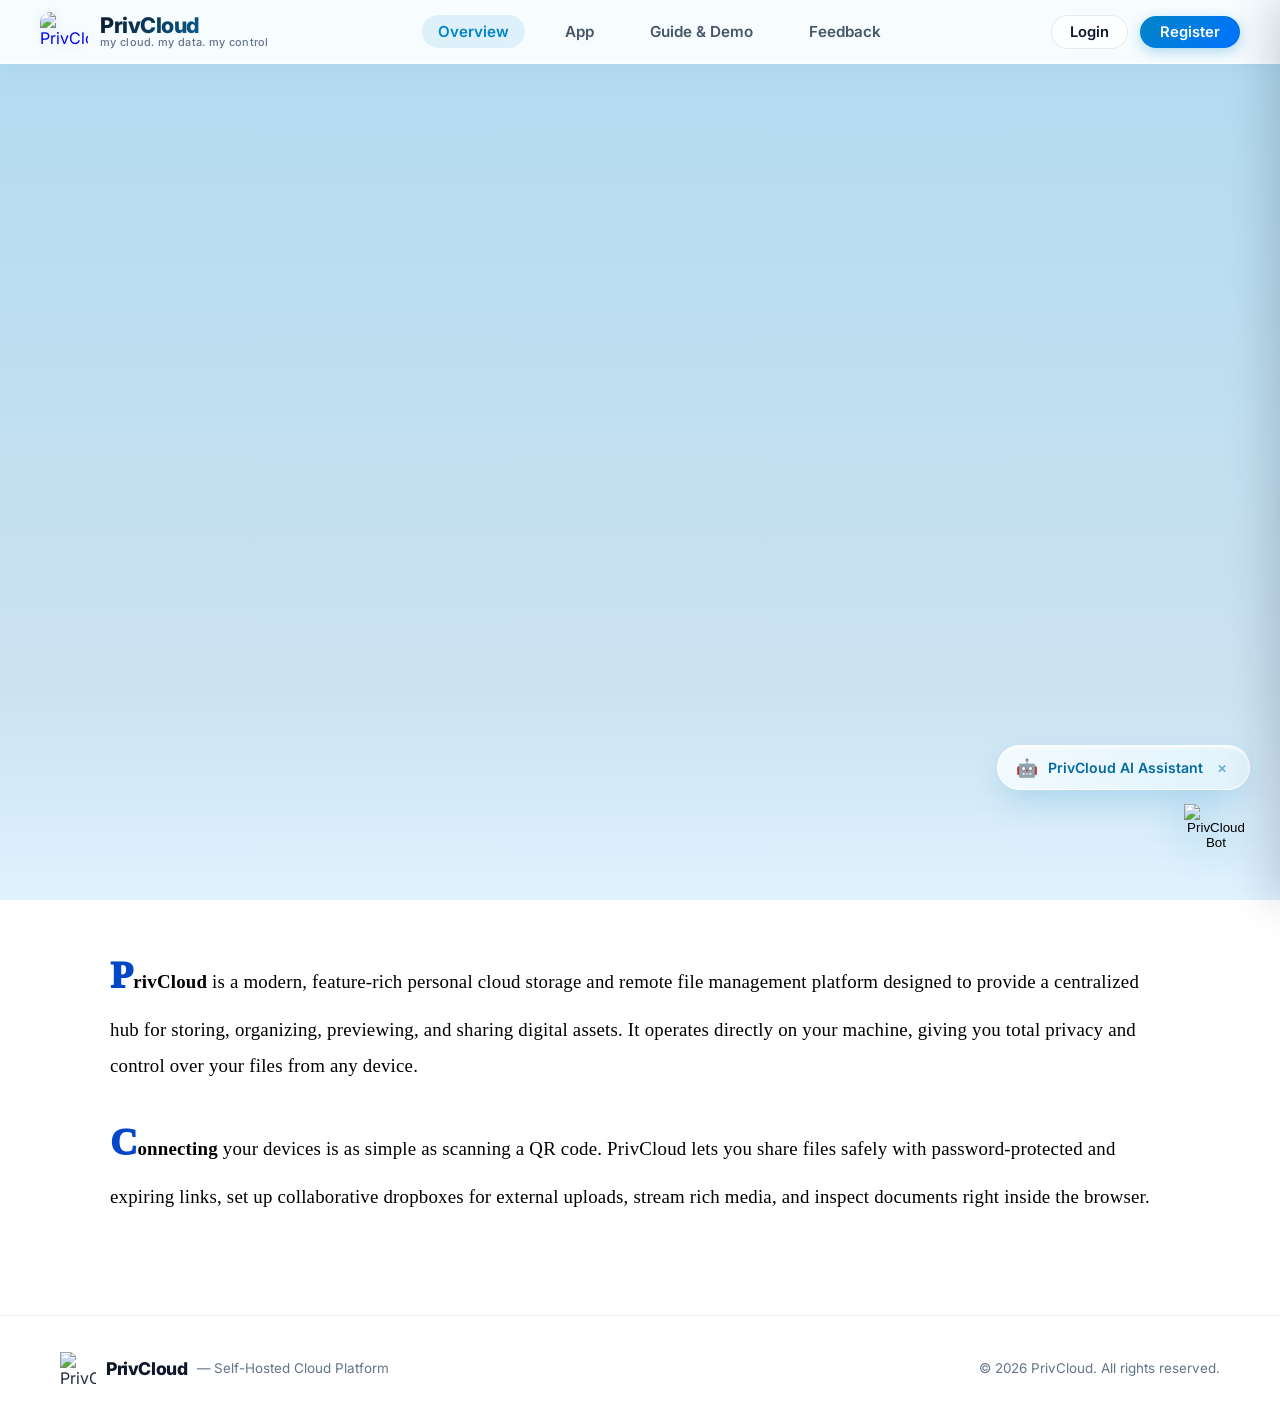
==== commit 96ba3f78: "feat: live support chat image attachments, chatbot processing animation, Supabase db integration, an" ====
--- a/frontend/index.html
+++ b/frontend/index.html
@@ -44,7 +44,6 @@
             <li><a href="product_page/product.html">App</a></li>
             <li><a href="demo_page/demo.html">Guide & Demo</a></li>
             <li><a href="feedback_page/feedback.html">Feedback</a></li>
-            <li><a href="support_page/support.html" style="color: #0284c7; font-weight: 700;">Support 🎧</a></li>
         </ul>
         <div class="nav-actions">
             <a href="auth_page/auth.html#e9b4c0f81d3ea72a" class="btn-login">Login</a>
@@ -74,7 +73,9 @@
             <li>
                 <a href="#a8f10e7b9c2d4a6e" class="mobile-nav-link active">
                     <div class="mobile-nav-link-left">
-                        <span class="mobile-nav-link-icon">🏠</span>
+                        <span class="mobile-nav-link-icon">
+                            <svg width="18" height="18" viewBox="0 0 24 24" fill="none" stroke="currentColor" stroke-width="2" stroke-linecap="round" stroke-linejoin="round"><path d="M3 9l9-7 9 7v11a2 2 0 0 1-2 2H5a2 2 0 0 1-2-2z"></path><polyline points="9 22 9 12 15 12 15 22"></polyline></svg>
+                        </span>
                         <span>Overview</span>
                     </div>
                     <span class="mobile-nav-link-arrow">→</span>
@@ -83,7 +84,9 @@
             <li>
                 <a href="product_page/product.html" class="mobile-nav-link">
                     <div class="mobile-nav-link-left">
-                        <span class="mobile-nav-link-icon">💎</span>
+                        <span class="mobile-nav-link-icon">
+                            <svg width="18" height="18" viewBox="0 0 24 24" fill="none" stroke="currentColor" stroke-width="2" stroke-linecap="round" stroke-linejoin="round"><polygon points="12 2 2 7 12 12 22 7 12 2"></polygon><polyline points="2 17 12 22 22 17"></polyline><polyline points="2 12 12 17 22 12"></polyline></svg>
+                        </span>
                         <span>App</span>
                     </div>
                     <span class="mobile-nav-link-arrow">→</span>
@@ -92,7 +95,9 @@
             <li>
                 <a href="demo_page/demo.html" class="mobile-nav-link">
                     <div class="mobile-nav-link-left">
-                        <span class="mobile-nav-link-icon">📖</span>
+                        <span class="mobile-nav-link-icon">
+                            <svg width="18" height="18" viewBox="0 0 24 24" fill="none" stroke="currentColor" stroke-width="2" stroke-linecap="round" stroke-linejoin="round"><path d="M2 3h6a4 4 0 0 1 4 4v14a3 3 0 0 0-3-3H2z"></path><path d="M22 3h-6a4 4 0 0 0-4 4v14a3 3 0 0 1 3-3h7z"></path></svg>
+                        </span>
                         <span>Guide & Demo</span>
                     </div>
                     <span class="mobile-nav-link-arrow">→</span>
@@ -101,17 +106,10 @@
             <li>
                 <a href="feedback_page/feedback.html" class="mobile-nav-link">
                     <div class="mobile-nav-link-left">
-                        <span class="mobile-nav-link-icon">⭐</span>
+                        <span class="mobile-nav-link-icon">
+                            <svg width="18" height="18" viewBox="0 0 24 24" fill="none" stroke="currentColor" stroke-width="2" stroke-linecap="round" stroke-linejoin="round"><polygon points="12 2 15.09 8.26 22 9.27 17 14.14 18.18 21.02 12 17.77 5.82 21.02 7 14.14 2 9.27 8.91 8.26 12 2"></polygon></svg>
+                        </span>
                         <span>Feedback</span>
-                    </div>
-                    <span class="mobile-nav-link-arrow">→</span>
-                </a>
-            </li>
-            <li>
-                <a href="support_page/support.html" class="mobile-nav-link">
-                    <div class="mobile-nav-link-left">
-                        <span class="mobile-nav-link-icon">🎧</span>
-                        <span>Customer Support</span>
                     </div>
                     <span class="mobile-nav-link-arrow">→</span>
                 </a>
@@ -122,7 +120,7 @@
             <a href="auth_page/auth.html#f2d8a0c4e6b1973f" class="mobile-btn-register">Register</a>
         </div>
         <div class="mobile-drawer-footer">
-            <span>🔒</span>
+            <svg width="14" height="14" viewBox="0 0 24 24" fill="none" stroke="currentColor" stroke-width="2" stroke-linecap="round" stroke-linejoin="round"><rect x="3" y="11" width="18" height="11" rx="2" ry="2"></rect><path d="M7 11V7a5 5 0 0 1 10 0v4"></path></svg>
             <span>Self-Hosted & Private Personal Cloud</span>
         </div>
     </aside>
@@ -183,13 +181,10 @@
     <script crossorigin src="https://unpkg.com/react@18/umd/react.production.min.js"></script>
     <script crossorigin src="https://unpkg.com/react-dom@18/umd/react-dom.production.min.js"></script>
 
-    <!-- Babel Standalone for JSX -->
-    <script src="https://unpkg.com/@babel/standalone/babel.min.js"></script>
-
     <!-- Modular Module Scripts -->
     <script src="landing_page/overview/overview.js?v=25"></script>
     <script src="landing_page/features/feature.js?v=25"></script>
-    <script type="text/babel" src="landing_page/features/FeatureShowcase.jsx?v=25"></script>
+    <script src="landing_page/features/FeatureShowcase.js?v=26"></script>
     <script src="landing_page/about/about.js?v=25"></script>
 
     <!-- 5. Floating AI Chatbot Widget -->
--- a/frontend/mobileNav.css
+++ b/frontend/mobileNav.css
@@ -368,7 +368,7 @@
         display: none !important;
     }
 
-    .navbar > .nav-actions {
+    .navbar>.nav-actions {
         display: none !important;
     }
 
@@ -384,4 +384,4 @@
     body.auth-body {
         padding-top: 60px;
     }
-}
+}
--- a/frontend/landing_page/overview/overview.css
+++ b/frontend/landing_page/overview/overview.css
@@ -269,20 +269,7 @@
     }
 }
 
-/* Support tab is hidden by default across desktop & mobile nav, only visible when buyer is verified */
-.nav-links a[href*="support.html"],
-.mobile-nav-links a[href*="support.html"],
-.nav-links li:has(a[href*="support.html"]),
-.mobile-nav-links li:has(a[href*="support.html"]) {
-    display: none;
-}
-
-body.buyer-verified .nav-links a[href*="support.html"],
-body.buyer-verified .mobile-nav-links a[href*="support.html"],
-body.buyer-verified .nav-links li:has(a[href*="support.html"]),
-body.buyer-verified .mobile-nav-links li:has(a[href*="support.html"]) {
-    display: inline-flex !important;
-}
+
 
 @media (max-width: 768px) {
     .navbar {
--- a/frontend/landing_page/features/feature.css
+++ b/frontend/landing_page/features/feature.css
@@ -28,7 +28,8 @@
     display: flex;
     flex-direction: column;
     justify-content: space-between;
-    padding: 86px 40px 18px; /* Offset for 76px navbar */
+    padding: 86px 40px 18px;
+    /* Offset for 76px navbar */
     box-sizing: border-box;
     z-index: 50;
     background: linear-gradient(to bottom, var(--bg-light-start, #bae6fd), var(--bg-light-end, #e0f2fe));
@@ -215,7 +216,7 @@
     -webkit-backdrop-filter: blur(24px);
     border-radius: 20px;
     border: 1px solid rgba(255, 255, 255, 1);
-    box-shadow: 0 30px 75px -15px rgba(15, 23, 42, 0.2), 0 0 45px -10px var(--mockup-glow, rgba(2,132,199,0.25)), 0 0 0 1px rgba(255, 255, 255, 0.9);
+    box-shadow: 0 30px 75px -15px rgba(15, 23, 42, 0.2), 0 0 45px -10px var(--mockup-glow, rgba(2, 132, 199, 0.25)), 0 0 0 1px rgba(255, 255, 255, 0.9);
     overflow: hidden;
     display: flex;
     flex-direction: column;
@@ -247,9 +248,17 @@
     display: inline-block;
 }
 
-.control-dot.close { background: #ff5f56; }
-.control-dot.minimize { background: #ffbd2e; }
-.control-dot.expand { background: #27c93f; }
+.control-dot.close {
+    background: #ff5f56;
+}
+
+.control-dot.minimize {
+    background: #ffbd2e;
+}
+
+.control-dot.expand {
+    background: #27c93f;
+}
 
 .studio-address-capsule {
     flex: 1;
@@ -566,4 +575,4 @@
     .spec-chip-label {
         font-size: 0.76rem;
     }
-}
+}
--- a/frontend/landing_page/chatbot/chatbot.css
+++ b/frontend/landing_page/chatbot/chatbot.css
@@ -9,12 +9,12 @@
     --chat-sky-mid: #38bdf8;
     --chat-sky-primary: #0284c7;
     --chat-sky-deep: #0369a1;
-    
+
     /* Gradients */
     --chat-grad: linear-gradient(135deg, #38bdf8 0%, #0284c7 100%);
     --chat-grad-user: linear-gradient(135deg, rgba(56, 189, 248, 0.90) 0%, rgba(2, 132, 199, 0.94) 100%);
     --chat-grad-glow: linear-gradient(135deg, rgba(56, 189, 248, 0.45) 0%, rgba(2, 132, 199, 0.45) 100%);
-    
+
     /* Translucent Glass Layers */
     --chat-grad-glass: linear-gradient(145deg, rgba(255, 255, 255, 0.68) 0%, rgba(240, 249, 255, 0.42) 50%, rgba(224, 242, 254, 0.52) 100%);
     --chat-grad-header: linear-gradient(180deg, rgba(255, 255, 255, 0.62) 0%, rgba(255, 255, 255, 0.38) 100%);
@@ -22,23 +22,23 @@
     --chat-grad-card: linear-gradient(135deg, rgba(255, 255, 255, 0.72) 0%, rgba(224, 242, 254, 0.40) 100%);
     --chat-grad-bot-bubble: linear-gradient(135deg, rgba(255, 255, 255, 0.72) 0%, rgba(248, 250, 252, 0.50) 100%);
     --chat-grad-input: linear-gradient(135deg, rgba(255, 255, 255, 0.65) 0%, rgba(240, 249, 255, 0.45) 100%);
-    
+
     /* Crystal Glass Borders & Highlights */
     --chat-glass-border: rgba(255, 255, 255, 0.75);
     --chat-glass-highlight: rgba(255, 255, 255, 0.95);
     --chat-glass-subtle-border: rgba(255, 255, 255, 0.55);
     --chat-glass-accent-border: rgba(56, 189, 248, 0.4);
-    
+
     --chat-text-main: #0f172a;
     --chat-text-muted: #475569;
     --chat-text-subtle: #64748b;
-    
+
     /* Multi-layered Glass Shadows & Specular Insets */
     --chat-shadow-lg: 0 30px 70px -15px rgba(2, 132, 199, 0.22), 0 16px 36px -10px rgba(15, 23, 42, 0.08), inset 0 1.5px 2px 0 rgba(255, 255, 255, 0.95), inset 0 -1.5px 2px 0 rgba(255, 255, 255, 0.35);
     --chat-shadow-card: 0 10px 28px -6px rgba(2, 132, 199, 0.10), inset 0 1.5px 2px rgba(255, 255, 255, 0.95);
     --chat-shadow-bubble: 0 6px 20px -4px rgba(2, 132, 199, 0.08), inset 0 1px 1.5px rgba(255, 255, 255, 0.9);
     --chat-shadow-fab: 0 12px 32px -4px rgba(2, 132, 199, 0.45), 0 0 0 2px rgba(255, 255, 255, 0.85);
-    
+
     --chat-radius-bubble: 18px;
     --chat-radius-window: 26px;
     --chat-blur-heavy: blur(28px) saturate(190%) contrast(102%);
@@ -110,6 +110,7 @@
         opacity: 0;
         transform: translateY(20px) scale(0.85);
     }
+
     to {
         opacity: 1;
         transform: translateY(0) scale(1);
@@ -117,8 +118,15 @@
 }
 
 @keyframes sparkleSpin {
-    0%, 100% { transform: rotate(0deg) scale(1); }
-    50% { transform: rotate(15deg) scale(1.15); }
+
+    0%,
+    100% {
+        transform: rotate(0deg) scale(1);
+    }
+
+    50% {
+        transform: rotate(15deg) scale(1.15);
+    }
 }
 
 /* FAB Main Toggle Button */
@@ -591,6 +599,7 @@
 .bot-bubble p {
     margin: 0 0 8px 0;
 }
+
 .bot-bubble p:last-child {
     margin-bottom: 0;
 }
@@ -605,7 +614,8 @@
     color: #334155;
 }
 
-.bot-bubble ul, .bot-bubble ol {
+.bot-bubble ul,
+.bot-bubble ol {
     margin: 6px 0 8px 18px;
     padding: 0;
 }
@@ -655,7 +665,8 @@
     font-size: 0.8rem;
 }
 
-.bot-bubble th, .bot-bubble td {
+.bot-bubble th,
+.bot-bubble td {
     border: 1px solid #cbd5e1;
     padding: 6px 8px;
     text-align: left;
@@ -851,16 +862,34 @@
 
 .typing-text {
     font-size: 0.78rem;
-    color: #64748b;
+    color: #0284c7;
     font-weight: 500;
-    margin-left: 4px;
+    margin-left: 6px;
+    display: inline-block;
+    animation: typingBreathe 2s ease-in-out infinite;
+    transition: opacity 0.2s ease, transform 0.2s ease;
+}
+
+@keyframes typingBreathe {
+    0%, 100% {
+        opacity: 0.70;
+        transform: scale(0.98);
+    }
+    50% {
+        opacity: 1;
+        transform: scale(1.02);
+    }
 }
 
 @keyframes typingWave {
-    0%, 60%, 100% {
+
+    0%,
+    60%,
+    100% {
         transform: translateY(0);
         opacity: 0.4;
     }
+
     30% {
         transform: translateY(-6px);
         opacity: 1;
@@ -872,6 +901,7 @@
         opacity: 0;
         transform: translateY(8px);
     }
+
     to {
         opacity: 1;
         transform: translateY(0);
@@ -1100,14 +1130,14 @@
 }
 
 .vip-status-banner {
-    background: linear-gradient(135deg, rgba(147, 51, 234, 0.1), rgba(2, 132, 199, 0.1));
-    border: 1px solid rgba(147, 51, 234, 0.25);
+    background: linear-gradient(135deg, rgba(2, 132, 199, 0.08), rgba(14, 165, 233, 0.05));
+    border: 1px solid rgba(2, 132, 199, 0.2);
     border-radius: 12px;
     padding: 10px 14px;
     margin: 8px 12px;
     font-size: 0.82rem;
     font-weight: 600;
-    color: #7e22ce;
+    color: #0369a1;
     display: flex;
     align-items: center;
     gap: 8px;
@@ -1128,4 +1158,4 @@
     display: flex;
     align-items: center;
     gap: 4px;
-}
+}
